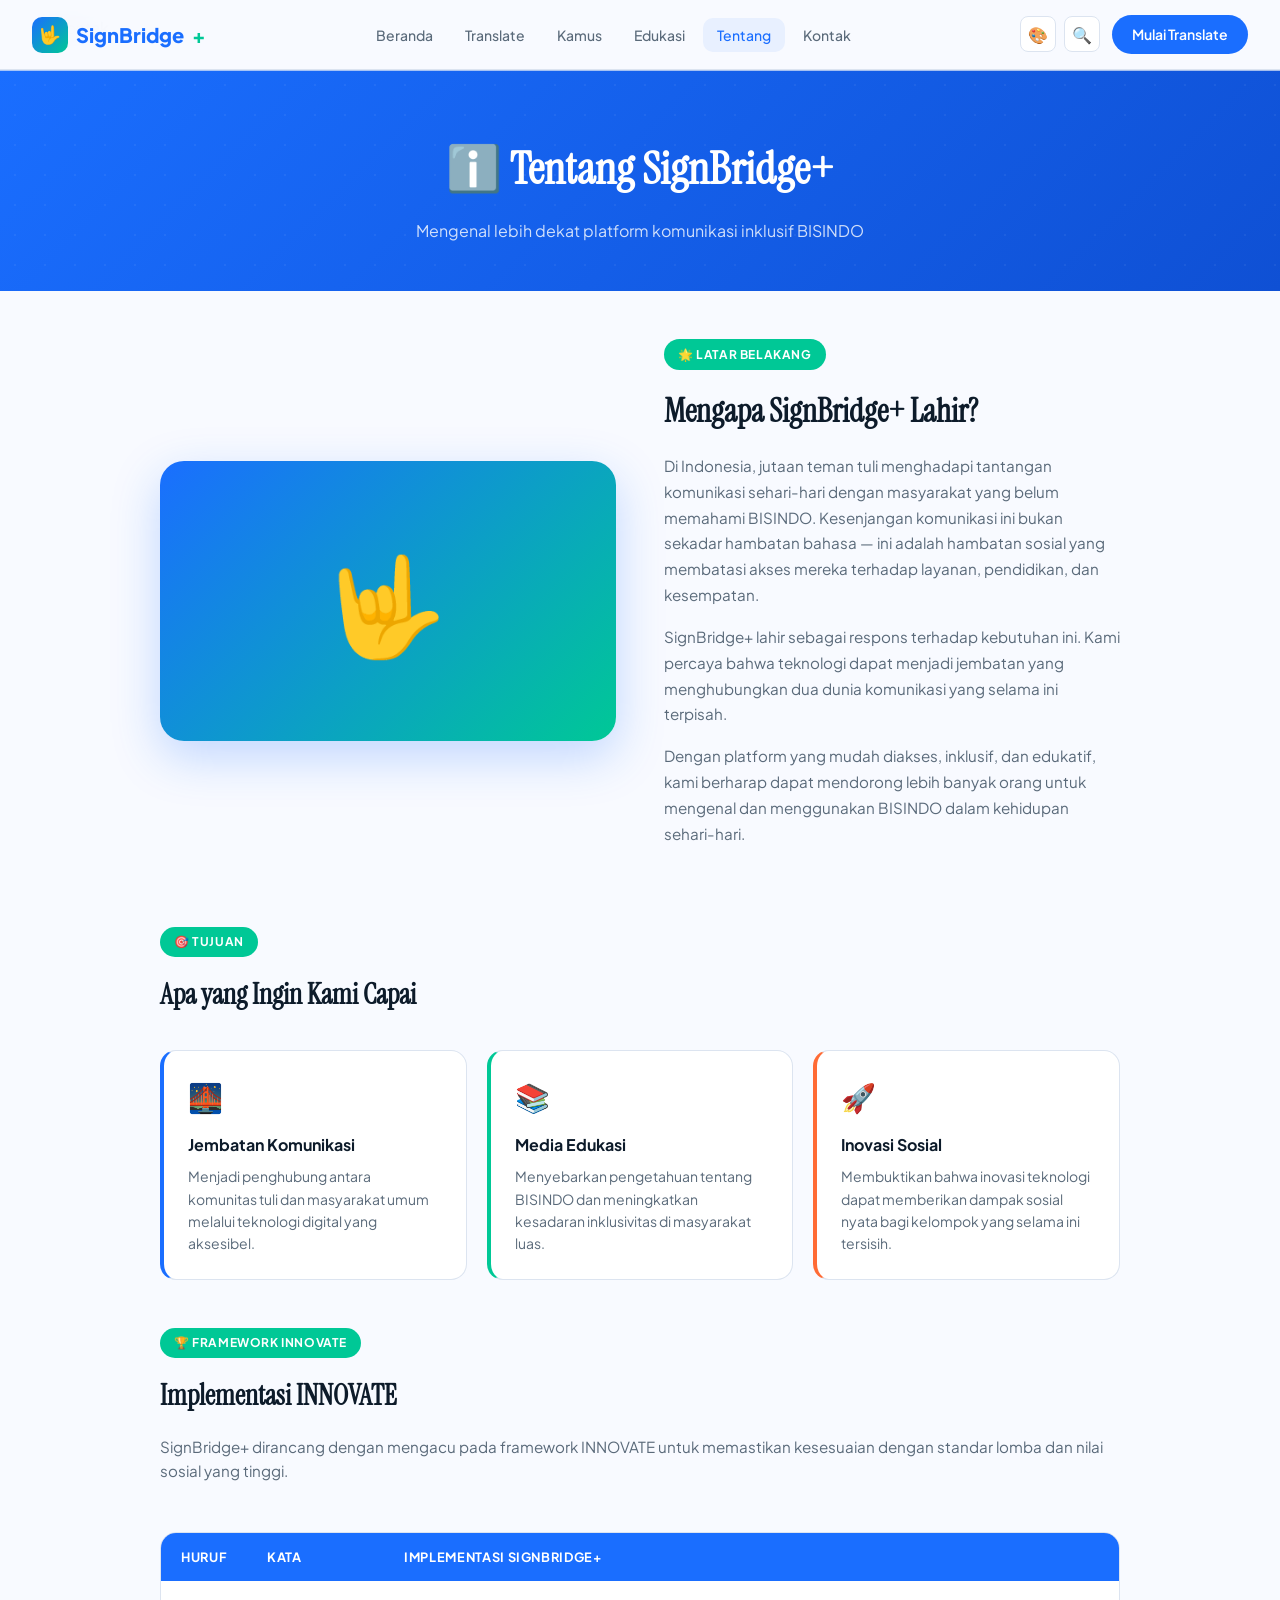
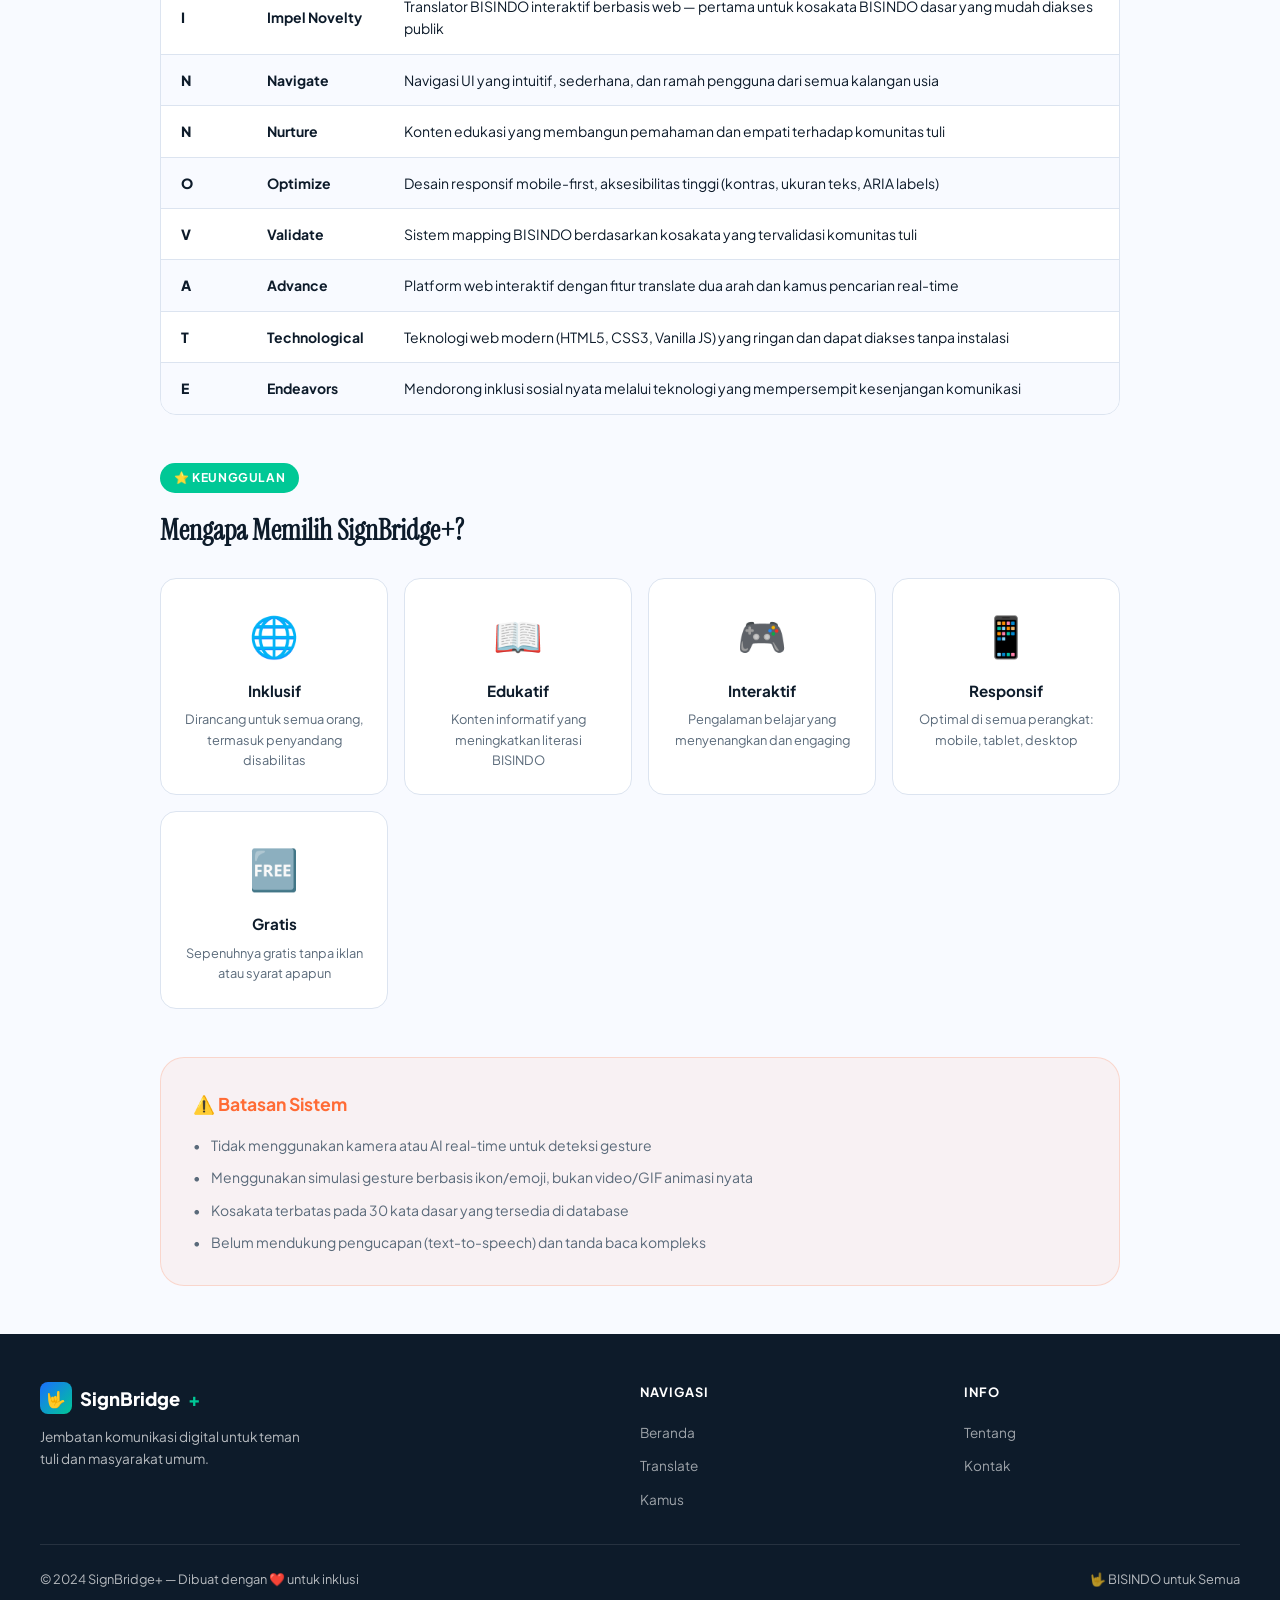
==== about.html @ 35025cb6 "Initial commit" ====
<!DOCTYPE html>
<html lang="id">
<head>
  <meta charset="UTF-8">
  <meta name="viewport" content="width=device-width, initial-scale=1.0">
  <title>Tentang Kami — SignBridge+</title>
  <link rel="stylesheet" href="css/style.css">
  <link rel="icon" href="data:image/svg+xml,<svg xmlns='http://www.w3.org/2000/svg' viewBox='0 0 100 100'><text y='.9em' font-size='90'>🤟</text></svg>">
</head>
<body data-page="about">

  <nav class="navbar" role="navigation" aria-label="Menu utama">
    <a href="index.html" class="nav-brand">
      <div class="brand-icon" aria-hidden="true">🤟</div>
      SignBridge<span class="brand-plus">+</span>
    </a>
    <ul class="nav-menu" role="list">
      <li><a href="index.html" class="nav-link">Beranda</a></li>
      <li><a href="translate.html" class="nav-link">Translate</a></li>
      <li><a href="kamus.html" class="nav-link">Kamus</a></li>
      <li><a href="edukasi.html" class="nav-link">Edukasi</a></li>
      <li><a href="about.html" class="nav-link active" aria-current="page">Tentang</a></li>
      <li><a href="contact.html" class="nav-link">Kontak</a></li>
    </ul>
    <div class="nav-actions">
      <div class="accessibility-bar">
        <button class="acc-btn" id="btn-contrast" title="Kontras Tinggi" aria-label="Toggle kontras tinggi">🎨</button>
        <button class="acc-btn" id="btn-large-text" title="Perbesar Teks" aria-label="Toggle ukuran teks">🔍</button>
      </div>
      <a href="translate.html" class="btn-nav-cta">Mulai Translate</a>
    </div>
    <button class="hamburger" aria-label="Buka menu"><span></span><span></span><span></span></button>
  </nav>
  <div class="mobile-nav-overlay" aria-hidden="true"></div>
  <div class="mobile-menu">
    <a href="index.html" class="nav-link">🏠 Beranda</a>
    <a href="translate.html" class="nav-link">🔄 Translate</a>
    <a href="kamus.html" class="nav-link">📚 Kamus</a>
    <a href="edukasi.html" class="nav-link">🎓 Edukasi</a>
    <a href="about.html" class="nav-link active">ℹ️ Tentang</a>
    <a href="contact.html" class="nav-link">📞 Kontak</a>
  </div>

  <main>
    <header class="page-header">
      <h1>ℹ️ Tentang SignBridge+</h1>
      <p>Mengenal lebih dekat platform komunikasi inklusif BISINDO</p>
    </header>

    <section class="about-section">
      <div class="about-container">

        <!-- Intro -->
        <div class="about-intro">
          <div class="about-visual" aria-hidden="true">🤟</div>
          <div class="about-text">
            <div class="section-badge" style="margin-bottom: 1rem;">🌟 Latar Belakang</div>
            <h2>Mengapa SignBridge+ Lahir?</h2>
            <p>
              Di Indonesia, jutaan teman tuli menghadapi tantangan komunikasi sehari-hari dengan masyarakat yang belum memahami BISINDO.
              Kesenjangan komunikasi ini bukan sekadar hambatan bahasa — ini adalah hambatan sosial yang membatasi akses mereka terhadap layanan,
              pendidikan, dan kesempatan.
            </p>
            <p>
              SignBridge+ lahir sebagai respons terhadap kebutuhan ini. Kami percaya bahwa teknologi dapat menjadi jembatan yang menghubungkan
              dua dunia komunikasi yang selama ini terpisah.
            </p>
            <p>
              Dengan platform yang mudah diakses, inklusif, dan edukatif, kami berharap dapat mendorong lebih banyak orang
              untuk mengenal dan menggunakan BISINDO dalam kehidupan sehari-hari.
            </p>
          </div>
        </div>

        <!-- Tujuan -->
        <div style="margin-bottom: 3rem;">
          <div class="section-badge" style="margin-bottom: 1rem;">🎯 Tujuan</div>
          <h2 style="font-family: var(--font-display); font-size: 1.75rem; margin-bottom: 2rem;">Apa yang Ingin Kami Capai</h2>
          <div style="display: grid; grid-template-columns: repeat(auto-fit, minmax(260px, 1fr)); gap: 1.25rem;">

            <div style="background: var(--surface); border-radius: var(--radius); padding: 1.5rem; border: 1px solid var(--border); border-left: 4px solid var(--primary);">
              <div style="font-size: 1.75rem; margin-bottom: 0.75rem;" aria-hidden="true">🌉</div>
              <h3 style="font-size: 1rem; margin-bottom: 0.5rem;">Jembatan Komunikasi</h3>
              <p style="font-size: 0.875rem; color: var(--text-muted); line-height: 1.6;">Menjadi penghubung antara komunitas tuli dan masyarakat umum melalui teknologi digital yang aksesibel.</p>
            </div>

            <div style="background: var(--surface); border-radius: var(--radius); padding: 1.5rem; border: 1px solid var(--border); border-left: 4px solid var(--accent);">
              <div style="font-size: 1.75rem; margin-bottom: 0.75rem;" aria-hidden="true">📚</div>
              <h3 style="font-size: 1rem; margin-bottom: 0.5rem;">Media Edukasi</h3>
              <p style="font-size: 0.875rem; color: var(--text-muted); line-height: 1.6;">Menyebarkan pengetahuan tentang BISINDO dan meningkatkan kesadaran inklusivitas di masyarakat luas.</p>
            </div>

            <div style="background: var(--surface); border-radius: var(--radius); padding: 1.5rem; border: 1px solid var(--border); border-left: 4px solid var(--warning);">
              <div style="font-size: 1.75rem; margin-bottom: 0.75rem;" aria-hidden="true">🚀</div>
              <h3 style="font-size: 1rem; margin-bottom: 0.5rem;">Inovasi Sosial</h3>
              <p style="font-size: 0.875rem; color: var(--text-muted); line-height: 1.6;">Membuktikan bahwa inovasi teknologi dapat memberikan dampak sosial nyata bagi kelompok yang selama ini tersisih.</p>
            </div>

          </div>
        </div>

        <!-- INNOVATE Framework -->
        <div>
          <div class="section-badge" style="margin-bottom: 1rem;">🏆 Framework INNOVATE</div>
          <h2 style="font-family: var(--font-display); font-size: 1.75rem; margin-bottom: 1rem;">Implementasi INNOVATE</h2>
          <p style="color: var(--text-muted); font-size: 0.95rem; margin-bottom: 1.5rem; line-height: 1.6;">
            SignBridge+ dirancang dengan mengacu pada framework INNOVATE untuk memastikan kesesuaian dengan standar lomba dan nilai sosial yang tinggi.
          </p>

          <table class="innovate-table" role="table" aria-label="Tabel implementasi INNOVATE">
            <thead>
              <tr>
                <th scope="col">Huruf</th>
                <th scope="col">Kata</th>
                <th scope="col">Implementasi SignBridge+</th>
              </tr>
            </thead>
            <tbody>
              <tr>
                <td class="innovate-letter">I</td>
                <td><strong>Impel Novelty</strong></td>
                <td>Translator BISINDO interaktif berbasis web — pertama untuk kosakata BISINDO dasar yang mudah diakses publik</td>
              </tr>
              <tr>
                <td class="innovate-letter">N</td>
                <td><strong>Navigate</strong></td>
                <td>Navigasi UI yang intuitif, sederhana, dan ramah pengguna dari semua kalangan usia</td>
              </tr>
              <tr>
                <td class="innovate-letter">N</td>
                <td><strong>Nurture</strong></td>
                <td>Konten edukasi yang membangun pemahaman dan empati terhadap komunitas tuli</td>
              </tr>
              <tr>
                <td class="innovate-letter">O</td>
                <td><strong>Optimize</strong></td>
                <td>Desain responsif mobile-first, aksesibilitas tinggi (kontras, ukuran teks, ARIA labels)</td>
              </tr>
              <tr>
                <td class="innovate-letter">V</td>
                <td><strong>Validate</strong></td>
                <td>Sistem mapping BISINDO berdasarkan kosakata yang tervalidasi komunitas tuli</td>
              </tr>
              <tr>
                <td class="innovate-letter">A</td>
                <td><strong>Advance</strong></td>
                <td>Platform web interaktif dengan fitur translate dua arah dan kamus pencarian real-time</td>
              </tr>
              <tr>
                <td class="innovate-letter">T</td>
                <td><strong>Technological</strong></td>
                <td>Teknologi web modern (HTML5, CSS3, Vanilla JS) yang ringan dan dapat diakses tanpa instalasi</td>
              </tr>
              <tr>
                <td class="innovate-letter">E</td>
                <td><strong>Endeavors</strong></td>
                <td>Mendorong inklusi sosial nyata melalui teknologi yang mempersempit kesenjangan komunikasi</td>
              </tr>
            </tbody>
          </table>
        </div>

        <!-- Keunggulan -->
        <div style="margin-top: 3rem;">
          <div class="section-badge" style="margin-bottom: 1rem;">⭐ Keunggulan</div>
          <h2 style="font-family: var(--font-display); font-size: 1.75rem; margin-bottom: 1.5rem;">Mengapa Memilih SignBridge+?</h2>
          <div style="display: grid; grid-template-columns: repeat(auto-fit, minmax(200px, 1fr)); gap: 1rem;">
            <div style="text-align: center; padding: 1.5rem; background: var(--surface); border-radius: var(--radius); border: 1px solid var(--border);">
              <div style="font-size: 2.5rem; margin-bottom: 0.75rem;" aria-hidden="true">🌐</div>
              <h4 style="font-size: 0.95rem; margin-bottom: 0.375rem;">Inklusif</h4>
              <p style="font-size: 0.8rem; color: var(--text-muted);">Dirancang untuk semua orang, termasuk penyandang disabilitas</p>
            </div>
            <div style="text-align: center; padding: 1.5rem; background: var(--surface); border-radius: var(--radius); border: 1px solid var(--border);">
              <div style="font-size: 2.5rem; margin-bottom: 0.75rem;" aria-hidden="true">📖</div>
              <h4 style="font-size: 0.95rem; margin-bottom: 0.375rem;">Edukatif</h4>
              <p style="font-size: 0.8rem; color: var(--text-muted);">Konten informatif yang meningkatkan literasi BISINDO</p>
            </div>
            <div style="text-align: center; padding: 1.5rem; background: var(--surface); border-radius: var(--radius); border: 1px solid var(--border);">
              <div style="font-size: 2.5rem; margin-bottom: 0.75rem;" aria-hidden="true">🎮</div>
              <h4 style="font-size: 0.95rem; margin-bottom: 0.375rem;">Interaktif</h4>
              <p style="font-size: 0.8rem; color: var(--text-muted);">Pengalaman belajar yang menyenangkan dan engaging</p>
            </div>
            <div style="text-align: center; padding: 1.5rem; background: var(--surface); border-radius: var(--radius); border: 1px solid var(--border);">
              <div style="font-size: 2.5rem; margin-bottom: 0.75rem;" aria-hidden="true">📱</div>
              <h4 style="font-size: 0.95rem; margin-bottom: 0.375rem;">Responsif</h4>
              <p style="font-size: 0.8rem; color: var(--text-muted);">Optimal di semua perangkat: mobile, tablet, desktop</p>
            </div>
            <div style="text-align: center; padding: 1.5rem; background: var(--surface); border-radius: var(--radius); border: 1px solid var(--border);">
              <div style="font-size: 2.5rem; margin-bottom: 0.75rem;" aria-hidden="true">🆓</div>
              <h4 style="font-size: 0.95rem; margin-bottom: 0.375rem;">Gratis</h4>
              <p style="font-size: 0.8rem; color: var(--text-muted);">Sepenuhnya gratis tanpa iklan atau syarat apapun</p>
            </div>
          </div>
        </div>

        <!-- Batasan -->
        <div style="margin-top: 3rem; background: rgba(255,107,53,0.06); border: 1px solid rgba(255,107,53,0.2); border-radius: var(--radius-lg); padding: 2rem;">
          <h3 style="font-size: 1.1rem; margin-bottom: 1rem; color: var(--warning);">⚠️ Batasan Sistem</h3>
          <ul style="list-style: none; display: flex; flex-direction: column; gap: 0.625rem;">
            <li style="display: flex; align-items: flex-start; gap: 0.625rem; font-size: 0.875rem; color: var(--text-muted);">
              <span aria-hidden="true">•</span> Tidak menggunakan kamera atau AI real-time untuk deteksi gesture
            </li>
            <li style="display: flex; align-items: flex-start; gap: 0.625rem; font-size: 0.875rem; color: var(--text-muted);">
              <span aria-hidden="true">•</span> Menggunakan simulasi gesture berbasis ikon/emoji, bukan video/GIF animasi nyata
            </li>
            <li style="display: flex; align-items: flex-start; gap: 0.625rem; font-size: 0.875rem; color: var(--text-muted);">
              <span aria-hidden="true">•</span> Kosakata terbatas pada 30 kata dasar yang tersedia di database
            </li>
            <li style="display: flex; align-items: flex-start; gap: 0.625rem; font-size: 0.875rem; color: var(--text-muted);">
              <span aria-hidden="true">•</span> Belum mendukung pengucapan (text-to-speech) dan tanda baca kompleks
            </li>
          </ul>
        </div>

      </div>
    </section>
  </main>

  <footer role="contentinfo">
    <div class="footer-container">
      <div class="footer-top">
        <div>
          <div class="footer-brand"><div class="brand-icon">🤟</div>SignBridge<span style="color:var(--accent);">+</span></div>
          <p class="footer-desc">Jembatan komunikasi digital untuk teman tuli dan masyarakat umum.</p>
        </div>
        <div class="footer-col"><h4>Navigasi</h4><ul><li><a href="index.html">Beranda</a></li><li><a href="translate.html">Translate</a></li><li><a href="kamus.html">Kamus</a></li></ul></div>
        <div class="footer-col"><h4>Info</h4><ul><li><a href="about.html">Tentang</a></li><li><a href="contact.html">Kontak</a></li></ul></div>
      </div>
      <div class="footer-bottom">
        <span>© 2024 SignBridge+ — Dibuat dengan <span class="footer-heart">❤️</span> untuk inklusi</span>
        <span>🤟 BISINDO untuk Semua</span>
      </div>
    </div>
  </footer>

  <script src="js/script.js"></script>
</body>
</html>
---- css/style.css ----
/* ============================================
   SignBridge+ — BISINDO ↔ Bahasa Indonesia
   CSS Stylesheet
   ============================================ */

@import url('https://fonts.googleapis.com/css2?family=Plus+Jakarta+Sans:wght@300;400;500;600;700;800&family=Instrument+Serif:ital@0;1&display=swap');

:root {
  --primary: #1A6EFF;
  --primary-dark: #0F50D4;
  --primary-light: #E8F0FF;
  --accent: #00C896;
  --accent-dark: #00A07A;
  --warning: #FF6B35;
  --bg: #F8FAFF;
  --surface: #FFFFFF;
  --surface2: #F0F4FF;
  --text: #0D1B2A;
  --text-muted: #5A6A7A;
  --text-light: #8A9BAA;
  --border: #DCE4F0;
  --shadow: 0 4px 24px rgba(26, 110, 255, 0.08);
  --shadow-hover: 0 8px 40px rgba(26, 110, 255, 0.18);
  --radius: 16px;
  --radius-sm: 10px;
  --radius-lg: 24px;
  --font-main: 'Plus Jakarta Sans', sans-serif;
  --font-display: 'Instrument Serif', serif;
  --transition: all 0.3s cubic-bezier(0.4, 0, 0.2, 1);
}

/* ===== HIGH CONTRAST MODE ===== */
body.high-contrast {
  --primary: #0040FF;
  --accent: #00AA00;
  --bg: #000000;
  --surface: #111111;
  --surface2: #222222;
  --text: #FFFFFF;
  --text-muted: #CCCCCC;
  --border: #555555;
}

/* ===== LARGE TEXT MODE ===== */
body.large-text {
  font-size: 120%;
}
body.large-text .nav-link { font-size: 1rem; }
body.large-text h1 { font-size: 3.5rem; }
body.large-text h2 { font-size: 2.2rem; }

/* ===== BASE ===== */
*, *::before, *::after { box-sizing: border-box; margin: 0; padding: 0; }

html { scroll-behavior: smooth; }

body {
  font-family: var(--font-main);
  background: var(--bg);
  color: var(--text);
  line-height: 1.6;
  font-size: 16px;
  transition: background 0.3s, color 0.3s;
}

a { text-decoration: none; color: inherit; }
img { max-width: 100%; display: block; }
button { cursor: pointer; font-family: var(--font-main); }

/* ===== SCROLLBAR ===== */
::-webkit-scrollbar { width: 8px; }
::-webkit-scrollbar-track { background: var(--surface2); }
::-webkit-scrollbar-thumb { background: var(--primary); border-radius: 4px; }

/* ===== NAVBAR ===== */
.navbar {
  position: fixed;
  top: 0;
  left: 0;
  right: 0;
  z-index: 1000;
  background: rgba(248, 250, 255, 0.9);
  backdrop-filter: blur(20px);
  -webkit-backdrop-filter: blur(20px);
  border-bottom: 1px solid var(--border);
  padding: 0 2rem;
  height: 70px;
  display: flex;
  align-items: center;
  justify-content: space-between;
  transition: var(--transition);
}

.nav-brand {
  display: flex;
  align-items: center;
  gap: 0.5rem;
  font-weight: 800;
  font-size: 1.25rem;
  color: var(--primary);
}

.nav-brand .brand-icon {
  width: 36px;
  height: 36px;
  background: linear-gradient(135deg, var(--primary), var(--accent));
  border-radius: 10px;
  display: flex;
  align-items: center;
  justify-content: center;
  color: white;
  font-size: 1.1rem;
}

.nav-brand span.brand-plus {
  color: var(--accent);
}

.nav-menu {
  display: flex;
  align-items: center;
  gap: 0.25rem;
  list-style: none;
}

.nav-link {
  padding: 0.5rem 0.875rem;
  border-radius: var(--radius-sm);
  font-size: 0.875rem;
  font-weight: 500;
  color: var(--text-muted);
  transition: var(--transition);
  white-space: nowrap;
}

.nav-link:hover, .nav-link.active {
  background: var(--primary-light);
  color: var(--primary);
}

.nav-actions {
  display: flex;
  align-items: center;
  gap: 0.75rem;
}

.btn-nav-cta {
  background: var(--primary);
  color: white;
  border: none;
  padding: 0.5rem 1.25rem;
  border-radius: 50px;
  font-size: 0.875rem;
  font-weight: 600;
  transition: var(--transition);
}

.btn-nav-cta:hover {
  background: var(--primary-dark);
  transform: translateY(-1px);
  box-shadow: 0 4px 16px rgba(26, 110, 255, 0.3);
}

/* Accessibility toggle */
.accessibility-bar {
  display: flex;
  align-items: center;
  gap: 0.5rem;
}

.acc-btn {
  width: 36px;
  height: 36px;
  border: 1px solid var(--border);
  background: var(--surface);
  border-radius: 8px;
  display: flex;
  align-items: center;
  justify-content: center;
  font-size: 1rem;
  transition: var(--transition);
  color: var(--text-muted);
}

.acc-btn:hover, .acc-btn.active {
  background: var(--primary-light);
  border-color: var(--primary);
  color: var(--primary);
}

/* Hamburger */
.hamburger {
  display: none;
  flex-direction: column;
  gap: 5px;
  background: none;
  border: none;
  padding: 4px;
}
.hamburger span {
  display: block;
  width: 24px;
  height: 2px;
  background: var(--text);
  border-radius: 2px;
  transition: var(--transition);
}

/* ===== MAIN CONTENT ===== */
main { padding-top: 70px; }

/* ===== HERO SECTION ===== */
.hero {
  min-height: calc(100vh - 70px);
  display: flex;
  align-items: center;
  padding: 4rem 2rem;
  position: relative;
  overflow: hidden;
}

.hero-bg {
  position: absolute;
  inset: 0;
  background: 
    radial-gradient(ellipse 80% 60% at 20% 40%, rgba(26, 110, 255, 0.08) 0%, transparent 60%),
    radial-gradient(ellipse 60% 50% at 80% 60%, rgba(0, 200, 150, 0.06) 0%, transparent 60%);
  pointer-events: none;
}

.hero-dots {
  position: absolute;
  inset: 0;
  background-image: radial-gradient(circle, rgba(26,110,255,0.08) 1px, transparent 1px);
  background-size: 40px 40px;
  pointer-events: none;
}

.hero-container {
  max-width: 1200px;
  margin: 0 auto;
  display: grid;
  grid-template-columns: 1fr 1fr;
  gap: 4rem;
  align-items: center;
  position: relative;
  z-index: 1;
  width: 100%;
}

.hero-badge {
  display: inline-flex;
  align-items: center;
  gap: 0.5rem;
  background: var(--primary-light);
  color: var(--primary);
  padding: 0.4rem 1rem;
  border-radius: 50px;
  font-size: 0.8rem;
  font-weight: 600;
  margin-bottom: 1.5rem;
  border: 1px solid rgba(26, 110, 255, 0.2);
}

.hero-title {
  font-family: var(--font-display);
  font-size: clamp(2.2rem, 4vw, 3.5rem);
  line-height: 1.15;
  color: var(--text);
  margin-bottom: 1.5rem;
}

.hero-title .highlight {
  background: linear-gradient(135deg, var(--primary), var(--accent));
  -webkit-background-clip: text;
  -webkit-text-fill-color: transparent;
  background-clip: text;
}

.hero-subtitle {
  font-size: 1.1rem;
  color: var(--text-muted);
  margin-bottom: 2.5rem;
  max-width: 480px;
  line-height: 1.7;
}

.hero-actions {
  display: flex;
  gap: 1rem;
  flex-wrap: wrap;
}

.btn-primary {
  background: linear-gradient(135deg, var(--primary), var(--primary-dark));
  color: white;
  border: none;
  padding: 0.875rem 2rem;
  border-radius: 50px;
  font-size: 1rem;
  font-weight: 600;
  display: inline-flex;
  align-items: center;
  gap: 0.5rem;
  transition: var(--transition);
  box-shadow: 0 4px 20px rgba(26, 110, 255, 0.3);
}

.btn-primary:hover {
  transform: translateY(-2px);
  box-shadow: 0 8px 30px rgba(26, 110, 255, 0.4);
}

.btn-secondary {
  background: transparent;
  color: var(--text);
  border: 2px solid var(--border);
  padding: 0.875rem 2rem;
  border-radius: 50px;
  font-size: 1rem;
  font-weight: 600;
  display: inline-flex;
  align-items: center;
  gap: 0.5rem;
  transition: var(--transition);
}

.btn-secondary:hover {
  border-color: var(--primary);
  color: var(--primary);
  background: var(--primary-light);
}

.hero-stats {
  display: flex;
  gap: 2rem;
  margin-top: 3rem;
  padding-top: 2rem;
  border-top: 1px solid var(--border);
}

.stat-item {
  text-align: center;
}

.stat-num {
  font-size: 1.75rem;
  font-weight: 800;
  color: var(--primary);
  line-height: 1;
}

.stat-label {
  font-size: 0.75rem;
  color: var(--text-muted);
  margin-top: 0.25rem;
}

/* Hero Visual */
.hero-visual {
  display: flex;
  justify-content: center;
  align-items: center;
}

.hero-card-demo {
  background: var(--surface);
  border-radius: var(--radius-lg);
  padding: 2rem;
  box-shadow: var(--shadow-hover);
  border: 1px solid var(--border);
  width: 100%;
  max-width: 420px;
  animation: float 3s ease-in-out infinite;
}

@keyframes float {
  0%, 100% { transform: translateY(0); }
  50% { transform: translateY(-12px); }
}

.demo-header {
  display: flex;
  align-items: center;
  gap: 0.75rem;
  margin-bottom: 1.5rem;
  padding-bottom: 1rem;
  border-bottom: 1px solid var(--border);
}

.demo-dot {
  width: 10px;
  height: 10px;
  border-radius: 50%;
}

.demo-dot:nth-child(1) { background: #FF5F57; }
.demo-dot:nth-child(2) { background: #FEBC2E; }
.demo-dot:nth-child(3) { background: #28C840; }

.demo-title-bar {
  font-size: 0.8rem;
  color: var(--text-muted);
  font-weight: 500;
}

.demo-input-row {
  background: var(--surface2);
  border-radius: var(--radius-sm);
  padding: 0.75rem 1rem;
  margin-bottom: 1rem;
  font-size: 0.9rem;
  color: var(--text);
  border: 1px solid var(--border);
}

.demo-arrow {
  text-align: center;
  color: var(--primary);
  font-size: 1.5rem;
  margin: 0.75rem 0;
}

.demo-gesture-row {
  display: flex;
  gap: 0.75rem;
  justify-content: center;
}

.demo-gesture-card {
  background: var(--primary-light);
  border: 2px solid rgba(26, 110, 255, 0.2);
  border-radius: var(--radius-sm);
  padding: 1rem;
  text-align: center;
  flex: 1;
  animation: pulse-card 2s ease-in-out infinite;
}

.demo-gesture-card:nth-child(2) {
  animation-delay: 0.3s;
}

.demo-gesture-card:nth-child(3) {
  animation-delay: 0.6s;
}

@keyframes pulse-card {
  0%, 100% { transform: scale(1); }
  50% { transform: scale(1.04); }
}

.demo-gesture-emoji {
  font-size: 2rem;
  display: block;
  margin-bottom: 0.25rem;
}

.demo-gesture-label {
  font-size: 0.7rem;
  font-weight: 600;
  color: var(--primary);
}

/* ===== FEATURES SECTION ===== */
.features-section {
  padding: 6rem 2rem;
  background: var(--surface);
}

.section-container {
  max-width: 1200px;
  margin: 0 auto;
}

.section-badge {
  display: inline-flex;
  align-items: center;
  gap: 0.5rem;
  background: var(--accent);
  color: white;
  padding: 0.35rem 0.875rem;
  border-radius: 50px;
  font-size: 0.75rem;
  font-weight: 700;
  text-transform: uppercase;
  letter-spacing: 0.05em;
  margin-bottom: 1rem;
}

.section-title {
  font-family: var(--font-display);
  font-size: clamp(1.75rem, 3vw, 2.75rem);
  color: var(--text);
  margin-bottom: 1rem;
}

.section-subtitle {
  font-size: 1rem;
  color: var(--text-muted);
  max-width: 560px;
  line-height: 1.7;
  margin-bottom: 3rem;
}

.features-grid {
  display: grid;
  grid-template-columns: repeat(auto-fit, minmax(280px, 1fr));
  gap: 1.5rem;
}

.feature-card {
  background: var(--bg);
  border-radius: var(--radius);
  padding: 1.75rem;
  border: 1px solid var(--border);
  transition: var(--transition);
  cursor: pointer;
}

.feature-card:hover {
  box-shadow: var(--shadow-hover);
  border-color: var(--primary);
  transform: translateY(-4px);
}

.feature-icon {
  width: 52px;
  height: 52px;
  border-radius: 14px;
  display: flex;
  align-items: center;
  justify-content: center;
  font-size: 1.5rem;
  margin-bottom: 1.25rem;
}

.feature-icon.blue { background: var(--primary-light); }
.feature-icon.green { background: rgba(0, 200, 150, 0.12); }
.feature-icon.orange { background: rgba(255, 107, 53, 0.1); }
.feature-icon.purple { background: rgba(139, 92, 246, 0.1); }

.feature-card h3 {
  font-size: 1.05rem;
  font-weight: 700;
  margin-bottom: 0.5rem;
}

.feature-card p {
  font-size: 0.875rem;
  color: var(--text-muted);
  line-height: 1.6;
}

.feature-link {
  display: inline-flex;
  align-items: center;
  gap: 0.25rem;
  color: var(--primary);
  font-size: 0.8rem;
  font-weight: 600;
  margin-top: 1rem;
  transition: var(--transition);
}

.feature-link:hover { gap: 0.5rem; }

/* ===== PAGE HEADER ===== */
.page-header {
  background: linear-gradient(135deg, var(--primary) 0%, var(--primary-dark) 100%);
  padding: 4rem 2rem 3rem;
  text-align: center;
  position: relative;
  overflow: hidden;
}

.page-header::before {
  content: '';
  position: absolute;
  inset: 0;
  background-image: radial-gradient(circle, rgba(255,255,255,0.05) 1px, transparent 1px);
  background-size: 30px 30px;
}

.page-header h1 {
  font-family: var(--font-display);
  font-size: clamp(1.75rem, 3.5vw, 3rem);
  color: white;
  margin-bottom: 0.75rem;
  position: relative;
}

.page-header p {
  color: rgba(255,255,255,0.8);
  font-size: 1rem;
  max-width: 560px;
  margin: 0 auto;
  position: relative;
}

/* ===== TRANSLATE PAGE ===== */
.translate-section {
  padding: 3rem 2rem;
}

.translate-container {
  max-width: 900px;
  margin: 0 auto;
}

.tab-bar {
  display: flex;
  background: var(--surface2);
  border-radius: 50px;
  padding: 0.25rem;
  margin-bottom: 2.5rem;
  width: fit-content;
  border: 1px solid var(--border);
}

.tab-btn {
  padding: 0.625rem 1.5rem;
  border-radius: 50px;
  border: none;
  background: transparent;
  font-size: 0.9rem;
  font-weight: 600;
  color: var(--text-muted);
  transition: var(--transition);
  white-space: nowrap;
}

.tab-btn.active {
  background: var(--primary);
  color: white;
  box-shadow: 0 2px 12px rgba(26, 110, 255, 0.3);
}

.tab-content { display: none; }
.tab-content.active { display: block; }

/* Text to BISINDO */
.translate-card {
  background: var(--surface);
  border-radius: var(--radius-lg);
  padding: 2rem;
  border: 1px solid var(--border);
  box-shadow: var(--shadow);
}

.translate-label {
  font-size: 0.8rem;
  font-weight: 700;
  text-transform: uppercase;
  letter-spacing: 0.08em;
  color: var(--text-muted);
  margin-bottom: 0.75rem;
}

.translate-textarea {
  width: 100%;
  min-height: 120px;
  padding: 1rem;
  border: 1px solid var(--border);
  border-radius: var(--radius-sm);
  font-family: var(--font-main);
  font-size: 1rem;
  color: var(--text);
  background: var(--bg);
  resize: vertical;
  transition: var(--transition);
  outline: none;
  line-height: 1.6;
}

.translate-textarea:focus {
  border-color: var(--primary);
  box-shadow: 0 0 0 3px rgba(26, 110, 255, 0.1);
}

.translate-actions {
  display: flex;
  align-items: center;
  gap: 1rem;
  margin-top: 1rem;
  flex-wrap: wrap;
}

.btn-translate {
  background: linear-gradient(135deg, var(--primary), var(--primary-dark));
  color: white;
  border: none;
  padding: 0.75rem 1.75rem;
  border-radius: 50px;
  font-size: 0.9rem;
  font-weight: 600;
  display: inline-flex;
  align-items: center;
  gap: 0.5rem;
  transition: var(--transition);
  box-shadow: 0 4px 16px rgba(26, 110, 255, 0.25);
}

.btn-translate:hover {
  transform: translateY(-1px);
  box-shadow: 0 6px 24px rgba(26, 110, 255, 0.35);
}

.btn-clear {
  background: transparent;
  border: 1px solid var(--border);
  color: var(--text-muted);
  padding: 0.75rem 1.25rem;
  border-radius: 50px;
  font-size: 0.9rem;
  font-weight: 500;
  transition: var(--transition);
}

.btn-clear:hover {
  border-color: var(--warning);
  color: var(--warning);
  background: rgba(255, 107, 53, 0.05);
}

.char-count {
  margin-left: auto;
  font-size: 0.8rem;
  color: var(--text-light);
}

/* Result Section */
.result-section {
  margin-top: 2rem;
}

.result-divider {
  display: flex;
  align-items: center;
  gap: 1rem;
  margin: 2rem 0;
  color: var(--text-muted);
  font-size: 0.8rem;
  font-weight: 600;
  text-transform: uppercase;
  letter-spacing: 0.08em;
}

.result-divider::before, .result-divider::after {
  content: '';
  flex: 1;
  height: 1px;
  background: var(--border);
}

.gesture-result-grid {
  display: flex;
  flex-wrap: wrap;
  gap: 1rem;
  min-height: 140px;
}

.gesture-card {
  background: var(--surface);
  border: 2px solid var(--border);
  border-radius: var(--radius);
  padding: 1.25rem 1rem;
  text-align: center;
  min-width: 110px;
  transition: var(--transition);
  animation: slideIn 0.4s ease both;
}

@keyframes slideIn {
  from { opacity: 0; transform: translateY(16px) scale(0.95); }
  to { opacity: 1; transform: translateY(0) scale(1); }
}

.gesture-card:hover {
  border-color: var(--primary);
  box-shadow: 0 4px 20px rgba(26, 110, 255, 0.12);
  transform: translateY(-2px);
}

.gesture-emoji {
  font-size: 2.5rem;
  display: block;
  margin-bottom: 0.5rem;
  line-height: 1;
}

.gesture-word {
  font-size: 0.8rem;
  font-weight: 700;
  color: var(--text);
  display: block;
  margin-bottom: 0.25rem;
}

.gesture-num {
  display: inline-flex;
  align-items: center;
  justify-content: center;
  width: 20px;
  height: 20px;
  background: var(--primary-light);
  color: var(--primary);
  border-radius: 50%;
  font-size: 0.65rem;
  font-weight: 700;
}

.result-empty {
  color: var(--text-light);
  font-size: 0.9rem;
  display: flex;
  align-items: center;
  gap: 0.5rem;
  padding: 2rem 0;
}

.not-found-badge {
  display: inline-block;
  background: rgba(255, 107, 53, 0.1);
  color: var(--warning);
  padding: 0.2rem 0.6rem;
  border-radius: 50px;
  font-size: 0.7rem;
  font-weight: 600;
  margin-top: 0.25rem;
}

/* BISINDO to Indonesian */
.gesture-picker {
  margin-bottom: 2rem;
}

.gesture-picker-title {
  font-size: 0.85rem;
  font-weight: 600;
  color: var(--text-muted);
  margin-bottom: 1rem;
  display: flex;
  align-items: center;
  gap: 0.5rem;
}

.gesture-buttons-grid {
  display: grid;
  grid-template-columns: repeat(auto-fill, minmax(120px, 1fr));
  gap: 0.875rem;
}

.gesture-btn {
  background: var(--surface);
  border: 2px solid var(--border);
  border-radius: var(--radius);
  padding: 1rem;
  text-align: center;
  font-family: var(--font-main);
  transition: var(--transition);
  cursor: pointer;
}

.gesture-btn:hover {
  border-color: var(--primary);
  background: var(--primary-light);
  transform: translateY(-2px);
  box-shadow: 0 4px 16px rgba(26, 110, 255, 0.12);
}

.gesture-btn.selected {
  border-color: var(--accent);
  background: rgba(0, 200, 150, 0.08);
}

.gesture-btn-emoji {
  font-size: 2rem;
  display: block;
  margin-bottom: 0.4rem;
  line-height: 1;
}

.gesture-btn-label {
  font-size: 0.75rem;
  font-weight: 600;
  color: var(--text);
}

.gesture-btn-id {
  font-size: 0.65rem;
  color: var(--text-muted);
  margin-top: 0.15rem;
}

.sentence-builder {
  background: var(--surface2);
  border-radius: var(--radius-sm);
  padding: 1rem 1.25rem;
  min-height: 60px;
  display: flex;
  align-items: center;
  gap: 0.5rem;
  flex-wrap: wrap;
  margin-bottom: 1rem;
  border: 1px solid var(--border);
}

.sentence-word {
  background: var(--primary);
  color: white;
  padding: 0.25rem 0.75rem;
  border-radius: 50px;
  font-size: 0.85rem;
  font-weight: 600;
  display: flex;
  align-items: center;
  gap: 0.4rem;
  animation: popIn 0.2s ease both;
}

@keyframes popIn {
  from { opacity: 0; transform: scale(0.7); }
  to { opacity: 1; transform: scale(1); }
}

.sentence-word .remove-word {
  cursor: pointer;
  opacity: 0.7;
  font-size: 0.7rem;
  transition: opacity 0.2s;
}

.sentence-word .remove-word:hover { opacity: 1; }

.sentence-placeholder {
  color: var(--text-light);
  font-size: 0.875rem;
}

.translation-output {
  background: linear-gradient(135deg, var(--primary) 0%, var(--primary-dark) 100%);
  color: white;
  border-radius: var(--radius);
  padding: 1.5rem;
  margin-top: 1rem;
}

.translation-output .output-label {
  font-size: 0.75rem;
  opacity: 0.75;
  font-weight: 600;
  text-transform: uppercase;
  letter-spacing: 0.08em;
  margin-bottom: 0.5rem;
}

.translation-output .output-text {
  font-family: var(--font-display);
  font-size: 1.5rem;
  font-weight: 400;
}

/* ===== KAMUS PAGE ===== */
.kamus-section {
  padding: 3rem 2rem;
}

.kamus-container {
  max-width: 1100px;
  margin: 0 auto;
}

.search-bar-wrapper {
  position: relative;
  max-width: 560px;
  margin-bottom: 2.5rem;
}

.search-icon {
  position: absolute;
  left: 1.125rem;
  top: 50%;
  transform: translateY(-50%);
  color: var(--text-muted);
  font-size: 1.1rem;
  pointer-events: none;
}

.search-input {
  width: 100%;
  padding: 0.875rem 1rem 0.875rem 3rem;
  border: 2px solid var(--border);
  border-radius: 50px;
  font-family: var(--font-main);
  font-size: 0.95rem;
  background: var(--surface);
  color: var(--text);
  outline: none;
  transition: var(--transition);
}

.search-input:focus {
  border-color: var(--primary);
  box-shadow: 0 0 0 4px rgba(26, 110, 255, 0.08);
}

.kamus-filter-tabs {
  display: flex;
  gap: 0.5rem;
  flex-wrap: wrap;
  margin-bottom: 2rem;
}

.filter-tab {
  padding: 0.35rem 0.875rem;
  border-radius: 50px;
  border: 1px solid var(--border);
  background: var(--surface);
  font-size: 0.8rem;
  font-weight: 600;
  color: var(--text-muted);
  transition: var(--transition);
}

.filter-tab:hover, .filter-tab.active {
  background: var(--primary);
  color: white;
  border-color: var(--primary);
}

.kamus-grid {
  display: grid;
  grid-template-columns: repeat(auto-fill, minmax(220px, 1fr));
  gap: 1.25rem;
}

.kamus-card {
  background: var(--surface);
  border-radius: var(--radius);
  padding: 1.5rem;
  border: 1px solid var(--border);
  transition: var(--transition);
  cursor: pointer;
  position: relative;
  overflow: hidden;
}

.kamus-card::before {
  content: '';
  position: absolute;
  top: 0;
  left: 0;
  right: 0;
  height: 3px;
  background: linear-gradient(90deg, var(--primary), var(--accent));
  opacity: 0;
  transition: var(--transition);
}

.kamus-card:hover::before { opacity: 1; }

.kamus-card:hover {
  box-shadow: var(--shadow-hover);
  border-color: var(--primary);
  transform: translateY(-3px);
}

.kamus-emoji {
  font-size: 3rem;
  display: block;
  margin-bottom: 1rem;
  line-height: 1;
}

.kamus-word {
  font-size: 1.15rem;
  font-weight: 800;
  color: var(--text);
  margin-bottom: 0.35rem;
}

.kamus-category {
  display: inline-block;
  background: var(--primary-light);
  color: var(--primary);
  padding: 0.15rem 0.6rem;
  border-radius: 50px;
  font-size: 0.68rem;
  font-weight: 700;
  text-transform: uppercase;
  letter-spacing: 0.05em;
  margin-bottom: 0.5rem;
}

.kamus-arti {
  font-size: 0.825rem;
  color: var(--text-muted);
  line-height: 1.5;
}

.no-results {
  text-align: center;
  padding: 4rem 2rem;
  color: var(--text-muted);
}

.no-results .no-icon {
  font-size: 4rem;
  display: block;
  margin-bottom: 1rem;
}

/* Kamus Modal */
.modal-overlay {
  position: fixed;
  inset: 0;
  background: rgba(13, 27, 42, 0.6);
  backdrop-filter: blur(8px);
  z-index: 2000;
  display: flex;
  align-items: center;
  justify-content: center;
  padding: 1rem;
  opacity: 0;
  pointer-events: none;
  transition: opacity 0.3s;
}

.modal-overlay.active {
  opacity: 1;
  pointer-events: all;
}

.modal-box {
  background: var(--surface);
  border-radius: var(--radius-lg);
  padding: 2.5rem;
  max-width: 480px;
  width: 100%;
  box-shadow: 0 24px 80px rgba(13, 27, 42, 0.2);
  transform: scale(0.9) translateY(20px);
  transition: transform 0.3s cubic-bezier(0.4, 0, 0.2, 1);
}

.modal-overlay.active .modal-box {
  transform: scale(1) translateY(0);
}

.modal-header {
  display: flex;
  justify-content: space-between;
  align-items: flex-start;
  margin-bottom: 1.5rem;
}

.modal-close {
  background: var(--surface2);
  border: none;
  width: 32px;
  height: 32px;
  border-radius: 8px;
  font-size: 1.1rem;
  color: var(--text-muted);
  display: flex;
  align-items: center;
  justify-content: center;
  transition: var(--transition);
}

.modal-close:hover {
  background: var(--border);
  color: var(--text);
}

.modal-gesture {
  font-size: 5rem;
  text-align: center;
  margin-bottom: 1.5rem;
  display: block;
}

.modal-word {
  font-family: var(--font-display);
  font-size: 2rem;
  color: var(--text);
  margin-bottom: 0.5rem;
}

.modal-arti {
  color: var(--text-muted);
  line-height: 1.6;
  margin-bottom: 1.5rem;
}

.modal-meta {
  display: flex;
  gap: 0.75rem;
  flex-wrap: wrap;
}

.meta-badge {
  background: var(--surface2);
  border: 1px solid var(--border);
  padding: 0.3rem 0.75rem;
  border-radius: 50px;
  font-size: 0.75rem;
  font-weight: 600;
  color: var(--text-muted);
}

/* ===== EDUKASI PAGE ===== */
.edukasi-section {
  padding: 3rem 2rem;
}

.edukasi-container {
  max-width: 1100px;
  margin: 0 auto;
}

.edukasi-grid {
  display: grid;
  grid-template-columns: 1fr 1fr;
  gap: 2rem;
  margin-bottom: 3rem;
}

.edu-card {
  background: var(--surface);
  border-radius: var(--radius-lg);
  overflow: hidden;
  border: 1px solid var(--border);
  transition: var(--transition);
}

.edu-card:hover {
  box-shadow: var(--shadow-hover);
  transform: translateY(-3px);
}

.edu-card-banner {
  height: 140px;
  display: flex;
  align-items: center;
  justify-content: center;
  font-size: 4rem;
  position: relative;
}

.edu-card-banner.blue-banner {
  background: linear-gradient(135deg, #E8F0FF, #C5D5FF);
}

.edu-card-banner.green-banner {
  background: linear-gradient(135deg, #E0FBF4, #A8EFD8);
}

.edu-card-banner.orange-banner {
  background: linear-gradient(135deg, #FFF0E8, #FFD0B5);
}

.edu-card-banner.purple-banner {
  background: linear-gradient(135deg, #F3E8FF, #D8B5FF);
}

.edu-card-body {
  padding: 1.75rem;
}

.edu-tag {
  display: inline-block;
  background: var(--primary-light);
  color: var(--primary);
  padding: 0.2rem 0.625rem;
  border-radius: 50px;
  font-size: 0.68rem;
  font-weight: 700;
  text-transform: uppercase;
  letter-spacing: 0.05em;
  margin-bottom: 0.75rem;
}

.edu-card-body h3 {
  font-size: 1.1rem;
  font-weight: 700;
  margin-bottom: 0.625rem;
  line-height: 1.3;
}

.edu-card-body p {
  font-size: 0.875rem;
  color: var(--text-muted);
  line-height: 1.6;
}

/* Infographic Section */
.info-section {
  background: var(--primary);
  border-radius: var(--radius-lg);
  padding: 3rem;
  color: white;
  margin-top: 3rem;
}

.info-section h2 {
  font-family: var(--font-display);
  font-size: 2rem;
  margin-bottom: 0.5rem;
}

.info-section p {
  opacity: 0.85;
  margin-bottom: 2.5rem;
  max-width: 560px;
}

.info-grid {
  display: grid;
  grid-template-columns: repeat(auto-fit, minmax(200px, 1fr));
  gap: 1.5rem;
}

.info-item {
  background: rgba(255,255,255,0.1);
  border-radius: var(--radius);
  padding: 1.5rem;
  backdrop-filter: blur(10px);
  border: 1px solid rgba(255,255,255,0.15);
}

.info-icon {
  font-size: 2rem;
  margin-bottom: 0.75rem;
  display: block;
}

.info-item h4 {
  font-size: 0.95rem;
  font-weight: 700;
  margin-bottom: 0.375rem;
}

.info-item p {
  font-size: 0.8rem;
  opacity: 0.75;
  margin: 0;
}

/* Tips Section */
.tips-section {
  margin-top: 3rem;
}

.tips-section h2 {
  font-family: var(--font-display);
  font-size: 1.75rem;
  margin-bottom: 1.5rem;
}

.tips-list {
  display: flex;
  flex-direction: column;
  gap: 1rem;
}

.tip-item {
  display: flex;
  gap: 1rem;
  align-items: flex-start;
  background: var(--surface);
  border-radius: var(--radius);
  padding: 1.25rem;
  border: 1px solid var(--border);
  transition: var(--transition);
}

.tip-item:hover {
  border-color: var(--accent);
  box-shadow: 0 4px 16px rgba(0, 200, 150, 0.1);
}

.tip-num {
  width: 36px;
  height: 36px;
  background: linear-gradient(135deg, var(--accent), var(--accent-dark));
  color: white;
  border-radius: 50%;
  display: flex;
  align-items: center;
  justify-content: center;
  font-size: 0.85rem;
  font-weight: 800;
  flex-shrink: 0;
}

.tip-content h4 {
  font-size: 0.95rem;
  font-weight: 700;
  margin-bottom: 0.25rem;
}

.tip-content p {
  font-size: 0.85rem;
  color: var(--text-muted);
  line-height: 1.5;
}

/* ===== ABOUT PAGE ===== */
.about-section {
  padding: 3rem 2rem;
}

.about-container {
  max-width: 960px;
  margin: 0 auto;
}

.about-intro {
  display: grid;
  grid-template-columns: 1fr 1fr;
  gap: 3rem;
  align-items: center;
  margin-bottom: 4rem;
}

.about-visual {
  background: linear-gradient(135deg, var(--primary), var(--accent));
  border-radius: var(--radius-lg);
  height: 280px;
  display: flex;
  align-items: center;
  justify-content: center;
  font-size: 6rem;
  box-shadow: 0 16px 48px rgba(26, 110, 255, 0.25);
}

.about-text h2 {
  font-family: var(--font-display);
  font-size: 2rem;
  margin-bottom: 1rem;
}

.about-text p {
  color: var(--text-muted);
  line-height: 1.7;
  margin-bottom: 1rem;
  font-size: 0.95rem;
}

.innovate-table {
  width: 100%;
  border-collapse: separate;
  border-spacing: 0;
  border-radius: var(--radius);
  overflow: hidden;
  border: 1px solid var(--border);
  margin-top: 3rem;
}

.innovate-table th {
  background: var(--primary);
  color: white;
  padding: 0.875rem 1.25rem;
  font-size: 0.8rem;
  font-weight: 700;
  text-align: left;
  text-transform: uppercase;
  letter-spacing: 0.05em;
}

.innovate-table td {
  padding: 0.875rem 1.25rem;
  font-size: 0.875rem;
  border-bottom: 1px solid var(--border);
  background: var(--surface);
  color: var(--text);
}

.innovate-table tr:last-child td { border-bottom: none; }

.innovate-table tr:nth-child(even) td { background: var(--bg); }

.innovate-letter {
  font-weight: 800;
  color: var(--primary);
  font-size: 1.1rem;
}

/* ===== CONTACT PAGE ===== */
.contact-section {
  padding: 3rem 2rem;
}

.contact-container {
  max-width: 960px;
  margin: 0 auto;
}

.contact-grid {
  display: grid;
  grid-template-columns: 1fr 1fr;
  gap: 3rem;
}

.contact-info h2 {
  font-family: var(--font-display);
  font-size: 2rem;
  margin-bottom: 1rem;
}

.contact-info p {
  color: var(--text-muted);
  line-height: 1.7;
  margin-bottom: 2rem;
  font-size: 0.95rem;
}

.team-card {
  background: var(--surface);
  border-radius: var(--radius);
  padding: 1.5rem;
  border: 1px solid var(--border);
  margin-bottom: 1.25rem;
  transition: var(--transition);
}

.team-card:hover {
  box-shadow: var(--shadow);
  border-color: var(--primary);
}

.team-avatar {
  width: 48px;
  height: 48px;
  border-radius: 50%;
  display: flex;
  align-items: center;
  justify-content: center;
  font-size: 1.5rem;
  margin-bottom: 0.75rem;
}

.team-avatar.av1 { background: var(--primary-light); }
.team-avatar.av2 { background: rgba(0, 200, 150, 0.12); }
.team-avatar.av3 { background: rgba(255, 107, 53, 0.1); }

.team-name {
  font-size: 1rem;
  font-weight: 700;
  margin-bottom: 0.2rem;
}

.team-role {
  font-size: 0.8rem;
  color: var(--primary);
  font-weight: 600;
  margin-bottom: 0.5rem;
}

.team-email {
  font-size: 0.8rem;
  color: var(--text-muted);
  display: flex;
  align-items: center;
  gap: 0.35rem;
}

.contact-form-card {
  background: var(--surface);
  border-radius: var(--radius-lg);
  padding: 2rem;
  border: 1px solid var(--border);
  box-shadow: var(--shadow);
}

.contact-form-card h3 {
  font-size: 1.15rem;
  font-weight: 700;
  margin-bottom: 1.5rem;
  color: var(--text);
}

.form-group {
  margin-bottom: 1.25rem;
}

.form-label {
  display: block;
  font-size: 0.8rem;
  font-weight: 700;
  color: var(--text-muted);
  text-transform: uppercase;
  letter-spacing: 0.06em;
  margin-bottom: 0.5rem;
}

.form-input, .form-textarea {
  width: 100%;
  padding: 0.75rem 1rem;
  border: 1.5px solid var(--border);
  border-radius: var(--radius-sm);
  font-family: var(--font-main);
  font-size: 0.9rem;
  color: var(--text);
  background: var(--bg);
  outline: none;
  transition: var(--transition);
}

.form-input:focus, .form-textarea:focus {
  border-color: var(--primary);
  box-shadow: 0 0 0 3px rgba(26, 110, 255, 0.08);
}

.form-textarea {
  min-height: 120px;
  resize: vertical;
}

.btn-submit {
  width: 100%;
  background: linear-gradient(135deg, var(--accent), var(--accent-dark));
  color: white;
  border: none;
  padding: 0.875rem;
  border-radius: var(--radius-sm);
  font-size: 0.95rem;
  font-weight: 700;
  transition: var(--transition);
  box-shadow: 0 4px 16px rgba(0, 200, 150, 0.25);
  display: flex;
  align-items: center;
  justify-content: center;
  gap: 0.5rem;
}

.btn-submit:hover {
  transform: translateY(-1px);
  box-shadow: 0 8px 24px rgba(0, 200, 150, 0.35);
}

/* ===== FOOTER ===== */
footer {
  background: var(--text);
  color: rgba(255,255,255,0.7);
  padding: 3rem 2rem 2rem;
  margin-top: auto;
}

.footer-container {
  max-width: 1200px;
  margin: 0 auto;
}

.footer-top {
  display: grid;
  grid-template-columns: 2fr 1fr 1fr;
  gap: 3rem;
  padding-bottom: 2rem;
  border-bottom: 1px solid rgba(255,255,255,0.1);
  margin-bottom: 1.5rem;
}

.footer-brand {
  display: flex;
  align-items: center;
  gap: 0.5rem;
  font-weight: 800;
  font-size: 1.15rem;
  color: white;
  margin-bottom: 0.75rem;
}

.footer-brand .brand-icon {
  width: 32px;
  height: 32px;
  background: linear-gradient(135deg, var(--primary), var(--accent));
  border-radius: 8px;
  display: flex;
  align-items: center;
  justify-content: center;
  font-size: 1rem;
  color: white;
}

.footer-desc {
  font-size: 0.85rem;
  line-height: 1.6;
  max-width: 280px;
}

.footer-col h4 {
  font-size: 0.8rem;
  font-weight: 700;
  text-transform: uppercase;
  letter-spacing: 0.08em;
  color: white;
  margin-bottom: 1rem;
}

.footer-col ul {
  list-style: none;
  display: flex;
  flex-direction: column;
  gap: 0.5rem;
}

.footer-col ul li a {
  font-size: 0.85rem;
  color: rgba(255,255,255,0.6);
  transition: color 0.2s;
}

.footer-col ul li a:hover { color: white; }

.footer-bottom {
  display: flex;
  justify-content: space-between;
  align-items: center;
  font-size: 0.8rem;
  flex-wrap: wrap;
  gap: 0.5rem;
}

.footer-heart { color: #FF6B6B; }

/* ===== ALERTS / TOAST ===== */
.toast {
  position: fixed;
  bottom: 2rem;
  right: 2rem;
  background: var(--text);
  color: white;
  padding: 0.875rem 1.5rem;
  border-radius: var(--radius-sm);
  font-size: 0.875rem;
  font-weight: 500;
  display: flex;
  align-items: center;
  gap: 0.625rem;
  box-shadow: 0 8px 32px rgba(0,0,0,0.2);
  transform: translateY(100px);
  opacity: 0;
  transition: all 0.4s cubic-bezier(0.4, 0, 0.2, 1);
  z-index: 3000;
  max-width: 360px;
}

.toast.show {
  transform: translateY(0);
  opacity: 1;
}

.toast.success { background: var(--accent-dark); }
.toast.error { background: var(--warning); }

/* ===== MOBILE NAV ===== */
.mobile-nav-overlay {
  position: fixed;
  inset: 0;
  background: rgba(13,27,42,0.7);
  z-index: 900;
  opacity: 0;
  pointer-events: none;
  transition: opacity 0.3s;
}

.mobile-nav-overlay.open {
  opacity: 1;
  pointer-events: all;
}

.mobile-menu {
  position: fixed;
  top: 70px;
  left: 0;
  right: 0;
  background: var(--surface);
  z-index: 950;
  padding: 1rem;
  border-bottom: 1px solid var(--border);
  transform: translateY(-100%);
  transition: transform 0.3s cubic-bezier(0.4, 0, 0.2, 1);
  display: flex;
  flex-direction: column;
  gap: 0.25rem;
}

.mobile-menu.open {
  transform: translateY(0);
}

.mobile-menu .nav-link {
  display: block;
  padding: 0.75rem 1rem;
  font-size: 1rem;
}

/* ===== RESPONSIVE ===== */
@media (max-width: 768px) {
  .nav-menu, .nav-actions { display: none; }
  .hamburger { display: flex; }

  .hero-container {
    grid-template-columns: 1fr;
    gap: 2.5rem;
    text-align: center;
  }

  .hero-actions { justify-content: center; }
  .hero-stats { justify-content: center; }

  .edukasi-grid,
  .about-intro,
  .contact-grid {
    grid-template-columns: 1fr;
    gap: 2rem;
  }

  .footer-top {
    grid-template-columns: 1fr;
    gap: 2rem;
  }

  .footer-bottom {
    justify-content: center;
    text-align: center;
  }
}

@media (max-width: 480px) {
  .tab-bar { width: 100%; }
  .tab-btn { flex: 1; padding: 0.5rem; font-size: 0.8rem; }
  .gesture-buttons-grid { grid-template-columns: repeat(3, 1fr); }
}
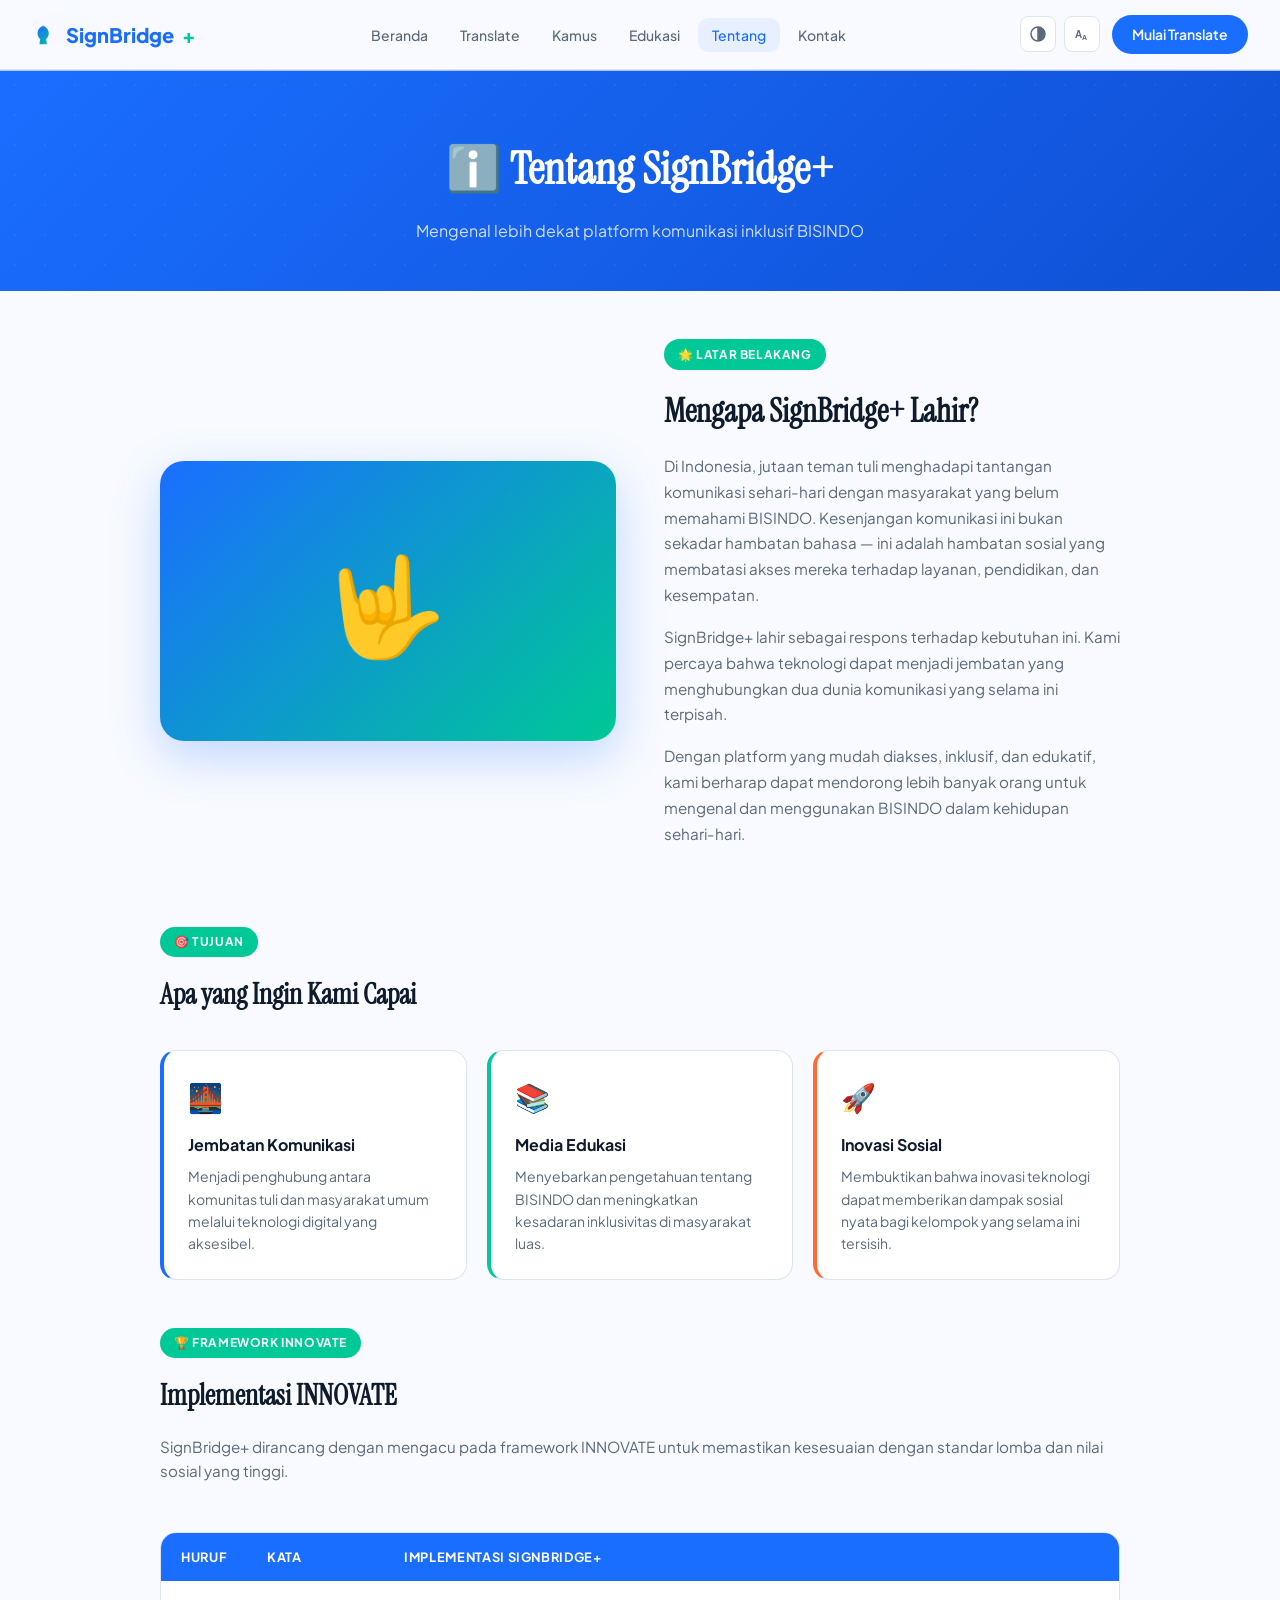
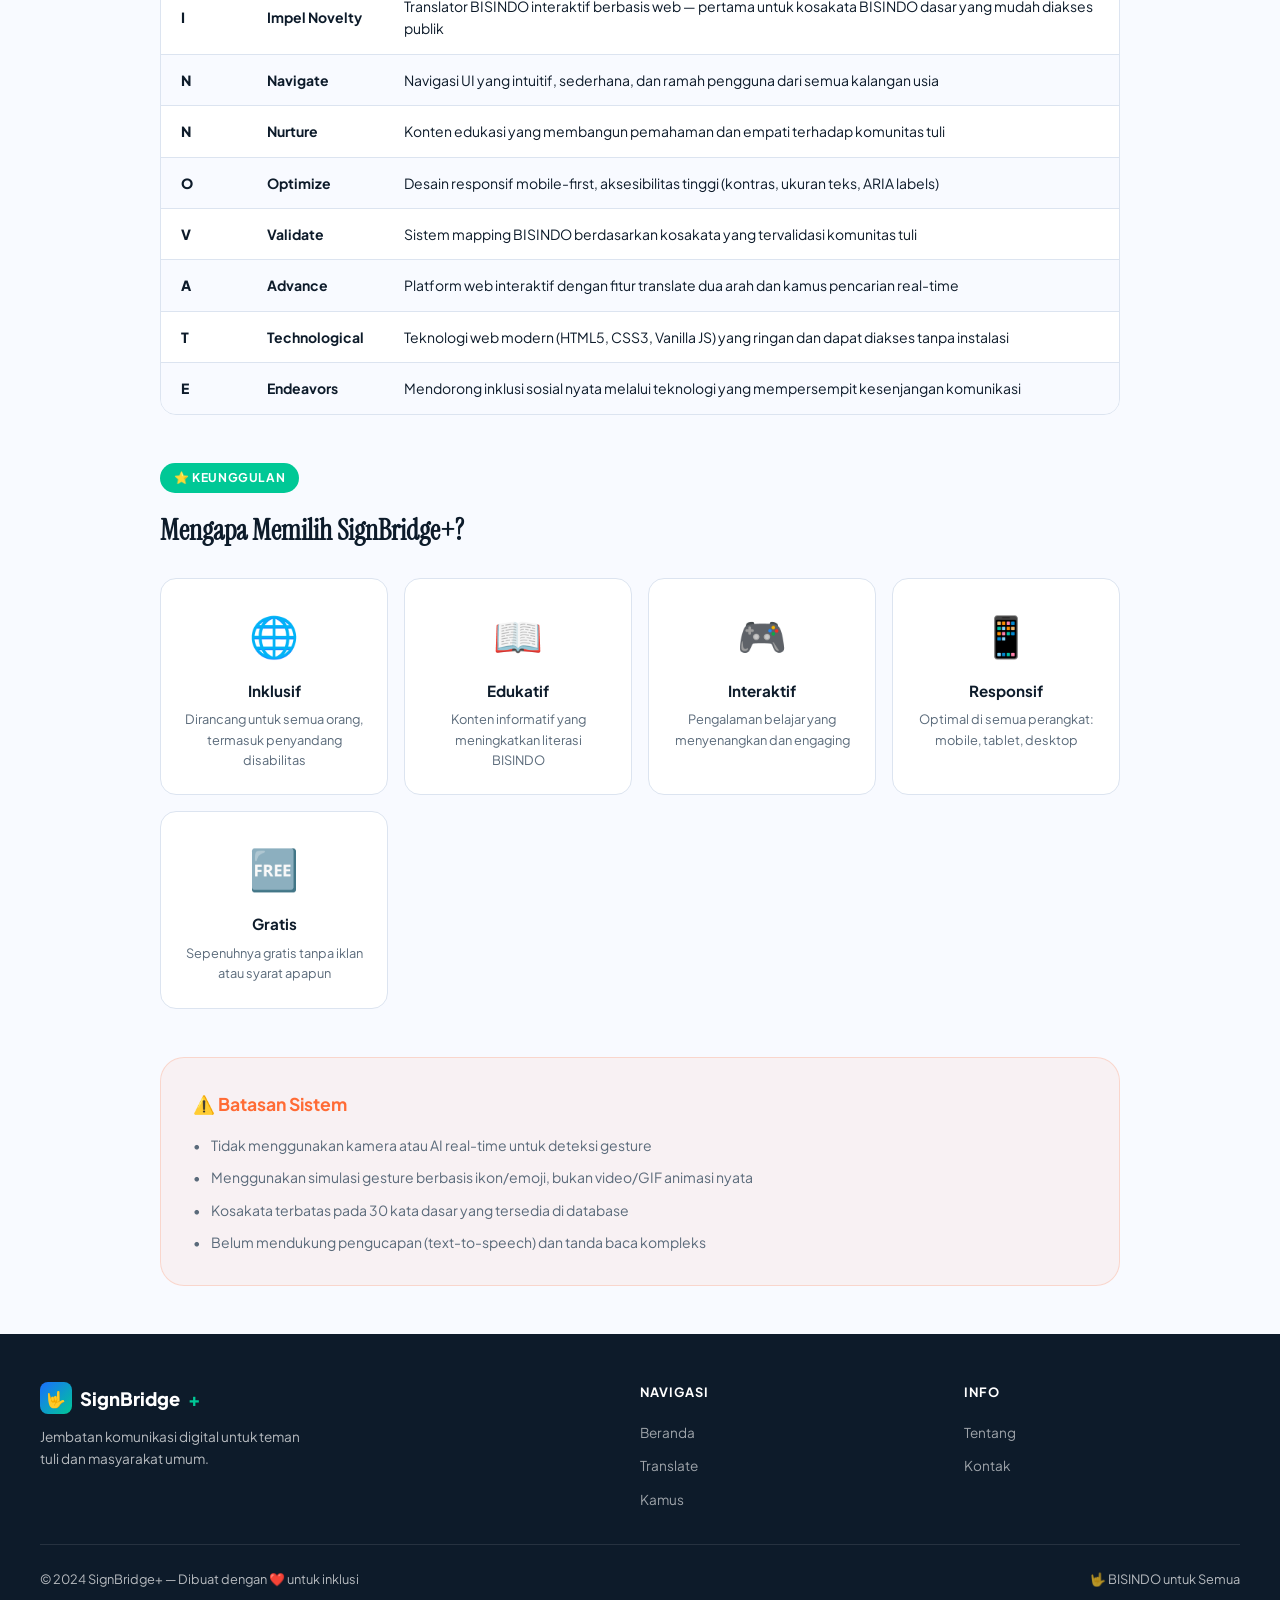
==== commit 35053d71: "init" ====
--- a/about.html
+++ b/about.html
@@ -1,238 +1,627 @@
-<!DOCTYPE html>
+<!doctype html>
 <html lang="id">
-<head>
-  <meta charset="UTF-8">
-  <meta name="viewport" content="width=device-width, initial-scale=1.0">
-  <title>Tentang Kami — SignBridge+</title>
-  <link rel="stylesheet" href="css/style.css">
-  <link rel="icon" href="data:image/svg+xml,<svg xmlns='http://www.w3.org/2000/svg' viewBox='0 0 100 100'><text y='.9em' font-size='90'>🤟</text></svg>">
-</head>
-<body data-page="about">
-
-  <nav class="navbar" role="navigation" aria-label="Menu utama">
-    <a href="index.html" class="nav-brand">
-      <div class="brand-icon" aria-hidden="true">🤟</div>
-      SignBridge<span class="brand-plus">+</span>
-    </a>
-    <ul class="nav-menu" role="list">
-      <li><a href="index.html" class="nav-link">Beranda</a></li>
-      <li><a href="translate.html" class="nav-link">Translate</a></li>
-      <li><a href="kamus.html" class="nav-link">Kamus</a></li>
-      <li><a href="edukasi.html" class="nav-link">Edukasi</a></li>
-      <li><a href="about.html" class="nav-link active" aria-current="page">Tentang</a></li>
-      <li><a href="contact.html" class="nav-link">Kontak</a></li>
-    </ul>
-    <div class="nav-actions">
-      <div class="accessibility-bar">
-        <button class="acc-btn" id="btn-contrast" title="Kontras Tinggi" aria-label="Toggle kontras tinggi">🎨</button>
-        <button class="acc-btn" id="btn-large-text" title="Perbesar Teks" aria-label="Toggle ukuran teks">🔍</button>
+  <head>
+    <meta charset="UTF-8" />
+    <meta name="viewport" content="width=device-width, initial-scale=1.0" />
+    <title>Tentang Kami — SignBridge+</title>
+    <link rel="stylesheet" href="css/style.css" />
+    <link
+      rel="icon"
+      href="data:image/svg+xml,<svg xmlns='http://www.w3.org/2000/svg' viewBox='0 0 100 100'><text y='.9em' font-size='90'>🤟</text></svg>"
+    />
+  </head>
+  <body data-page="about">
+    <nav class="navbar" role="navigation" aria-label="Menu utama">
+      <a href="index.html" class="nav-brand">
+        <svg width="26" height="26" viewBox="0 0 28 28" fill="none">
+          <path
+            d="M14 4C9.58 4 6 7.58 6 12c0 2.5 1.1 4.74 2.85 6.27L8 24h8l-.85-5.73C16.9 16.74 18 14.5 18 12c0-4.42-3.58-8-8-8z"
+            fill="url(#nb1)"
+          />
+          <defs>
+            <linearGradient
+              id="nb1"
+              x1="6"
+              y1="4"
+              x2="22"
+              y2="26"
+              gradientUnits="userSpaceOnUse"
+            >
+              <stop stop-color="#1A6EFF" />
+              <stop offset="1" stop-color="#00C896" />
+            </linearGradient>
+          </defs>
+        </svg>
+        SignBridge<span class="brand-plus">+</span>
+      </a>
+      <ul class="nav-menu" role="list">
+        <li><a href="index.html" class="nav-link">Beranda</a></li>
+        <li><a href="translate.html" class="nav-link">Translate</a></li>
+        <li><a href="kamus.html" class="nav-link">Kamus</a></li>
+        <li><a href="edukasi.html" class="nav-link">Edukasi</a></li>
+        <li>
+          <a href="about.html" class="nav-link active" aria-current="page"
+            >Tentang</a
+          >
+        </li>
+        <li><a href="contact.html" class="nav-link">Kontak</a></li>
+      </ul>
+      <div class="nav-actions">
+        <div class="accessibility-bar">
+          <button
+            class="acc-btn"
+            id="btn-contrast"
+            title="Kontras Tinggi"
+            aria-label="Toggle kontras tinggi"
+          >
+            <svg width="16" height="16" viewBox="0 0 16 16" fill="none">
+              <circle
+                cx="8"
+                cy="8"
+                r="7"
+                stroke="currentColor"
+                stroke-width="1.5"
+              />
+              <path d="M8 1v14" stroke="currentColor" stroke-width="1.5" />
+              <path d="M8 1a7 7 0 0 1 0 14z" fill="currentColor" />
+            </svg>
+          </button>
+          <button
+            class="acc-btn"
+            id="btn-large-text"
+            title="Perbesar Teks"
+            aria-label="Toggle ukuran teks"
+          >
+            <svg width="16" height="16" viewBox="0 0 16 16" fill="none">
+              <text
+                x="1"
+                y="12"
+                font-size="10"
+                fill="currentColor"
+                font-family="sans-serif"
+                font-weight="700"
+              >
+                A
+              </text>
+              <text
+                x="8"
+                y="14"
+                font-size="7"
+                fill="currentColor"
+                font-family="sans-serif"
+                font-weight="700"
+              >
+                A
+              </text>
+            </svg>
+          </button>
+        </div>
+        <a href="translate.html" class="btn-nav-cta">Mulai Translate</a>
       </div>
-      <a href="translate.html" class="btn-nav-cta">Mulai Translate</a>
+      <button class="hamburger" aria-label="Buka menu">
+        <span></span><span></span><span></span>
+      </button>
+    </nav>
+    <div class="mobile-nav-overlay" aria-hidden="true"></div>
+    <div class="mobile-menu">
+      <a href="index.html" class="nav-link">🏠 Beranda</a>
+      <a href="translate.html" class="nav-link">🔄 Translate</a>
+      <a href="kamus.html" class="nav-link">📚 Kamus</a>
+      <a href="edukasi.html" class="nav-link">🎓 Edukasi</a>
+      <a href="about.html" class="nav-link active">ℹ️ Tentang</a>
+      <a href="contact.html" class="nav-link">📞 Kontak</a>
     </div>
-    <button class="hamburger" aria-label="Buka menu"><span></span><span></span><span></span></button>
-  </nav>
-  <div class="mobile-nav-overlay" aria-hidden="true"></div>
-  <div class="mobile-menu">
-    <a href="index.html" class="nav-link">🏠 Beranda</a>
-    <a href="translate.html" class="nav-link">🔄 Translate</a>
-    <a href="kamus.html" class="nav-link">📚 Kamus</a>
-    <a href="edukasi.html" class="nav-link">🎓 Edukasi</a>
-    <a href="about.html" class="nav-link active">ℹ️ Tentang</a>
-    <a href="contact.html" class="nav-link">📞 Kontak</a>
-  </div>
-
-  <main>
-    <header class="page-header">
-      <h1>ℹ️ Tentang SignBridge+</h1>
-      <p>Mengenal lebih dekat platform komunikasi inklusif BISINDO</p>
-    </header>
-
-    <section class="about-section">
-      <div class="about-container">
-
-        <!-- Intro -->
-        <div class="about-intro">
-          <div class="about-visual" aria-hidden="true">🤟</div>
-          <div class="about-text">
-            <div class="section-badge" style="margin-bottom: 1rem;">🌟 Latar Belakang</div>
-            <h2>Mengapa SignBridge+ Lahir?</h2>
-            <p>
-              Di Indonesia, jutaan teman tuli menghadapi tantangan komunikasi sehari-hari dengan masyarakat yang belum memahami BISINDO.
-              Kesenjangan komunikasi ini bukan sekadar hambatan bahasa — ini adalah hambatan sosial yang membatasi akses mereka terhadap layanan,
-              pendidikan, dan kesempatan.
+
+    <main>
+      <header class="page-header">
+        <h1>ℹ️ Tentang SignBridge+</h1>
+        <p>Mengenal lebih dekat platform komunikasi inklusif BISINDO</p>
+      </header>
+
+      <section class="about-section">
+        <div class="about-container">
+          <!-- Intro -->
+          <div class="about-intro">
+            <div class="about-visual" aria-hidden="true">🤟</div>
+            <div class="about-text">
+              <div class="section-badge" style="margin-bottom: 1rem">
+                🌟 Latar Belakang
+              </div>
+              <h2>Mengapa SignBridge+ Lahir?</h2>
+              <p>
+                Di Indonesia, jutaan teman tuli menghadapi tantangan komunikasi
+                sehari-hari dengan masyarakat yang belum memahami BISINDO.
+                Kesenjangan komunikasi ini bukan sekadar hambatan bahasa — ini
+                adalah hambatan sosial yang membatasi akses mereka terhadap
+                layanan, pendidikan, dan kesempatan.
+              </p>
+              <p>
+                SignBridge+ lahir sebagai respons terhadap kebutuhan ini. Kami
+                percaya bahwa teknologi dapat menjadi jembatan yang
+                menghubungkan dua dunia komunikasi yang selama ini terpisah.
+              </p>
+              <p>
+                Dengan platform yang mudah diakses, inklusif, dan edukatif, kami
+                berharap dapat mendorong lebih banyak orang untuk mengenal dan
+                menggunakan BISINDO dalam kehidupan sehari-hari.
+              </p>
+            </div>
+          </div>
+
+          <!-- Tujuan -->
+          <div style="margin-bottom: 3rem">
+            <div class="section-badge" style="margin-bottom: 1rem">
+              🎯 Tujuan
+            </div>
+            <h2
+              style="
+                font-family: var(--font-display);
+                font-size: 1.75rem;
+                margin-bottom: 2rem;
+              "
+            >
+              Apa yang Ingin Kami Capai
+            </h2>
+            <div
+              style="
+                display: grid;
+                grid-template-columns: repeat(auto-fit, minmax(260px, 1fr));
+                gap: 1.25rem;
+              "
+            >
+              <div
+                style="
+                  background: var(--surface);
+                  border-radius: var(--radius);
+                  padding: 1.5rem;
+                  border: 1px solid var(--border);
+                  border-left: 4px solid var(--primary);
+                "
+              >
+                <div
+                  style="font-size: 1.75rem; margin-bottom: 0.75rem"
+                  aria-hidden="true"
+                >
+                  🌉
+                </div>
+                <h3 style="font-size: 1rem; margin-bottom: 0.5rem">
+                  Jembatan Komunikasi
+                </h3>
+                <p
+                  style="
+                    font-size: 0.875rem;
+                    color: var(--text-muted);
+                    line-height: 1.6;
+                  "
+                >
+                  Menjadi penghubung antara komunitas tuli dan masyarakat umum
+                  melalui teknologi digital yang aksesibel.
+                </p>
+              </div>
+
+              <div
+                style="
+                  background: var(--surface);
+                  border-radius: var(--radius);
+                  padding: 1.5rem;
+                  border: 1px solid var(--border);
+                  border-left: 4px solid var(--accent);
+                "
+              >
+                <div
+                  style="font-size: 1.75rem; margin-bottom: 0.75rem"
+                  aria-hidden="true"
+                >
+                  📚
+                </div>
+                <h3 style="font-size: 1rem; margin-bottom: 0.5rem">
+                  Media Edukasi
+                </h3>
+                <p
+                  style="
+                    font-size: 0.875rem;
+                    color: var(--text-muted);
+                    line-height: 1.6;
+                  "
+                >
+                  Menyebarkan pengetahuan tentang BISINDO dan meningkatkan
+                  kesadaran inklusivitas di masyarakat luas.
+                </p>
+              </div>
+
+              <div
+                style="
+                  background: var(--surface);
+                  border-radius: var(--radius);
+                  padding: 1.5rem;
+                  border: 1px solid var(--border);
+                  border-left: 4px solid var(--warning);
+                "
+              >
+                <div
+                  style="font-size: 1.75rem; margin-bottom: 0.75rem"
+                  aria-hidden="true"
+                >
+                  🚀
+                </div>
+                <h3 style="font-size: 1rem; margin-bottom: 0.5rem">
+                  Inovasi Sosial
+                </h3>
+                <p
+                  style="
+                    font-size: 0.875rem;
+                    color: var(--text-muted);
+                    line-height: 1.6;
+                  "
+                >
+                  Membuktikan bahwa inovasi teknologi dapat memberikan dampak
+                  sosial nyata bagi kelompok yang selama ini tersisih.
+                </p>
+              </div>
+            </div>
+          </div>
+
+          <!-- INNOVATE Framework -->
+          <div>
+            <div class="section-badge" style="margin-bottom: 1rem">
+              🏆 Framework INNOVATE
+            </div>
+            <h2
+              style="
+                font-family: var(--font-display);
+                font-size: 1.75rem;
+                margin-bottom: 1rem;
+              "
+            >
+              Implementasi INNOVATE
+            </h2>
+            <p
+              style="
+                color: var(--text-muted);
+                font-size: 0.95rem;
+                margin-bottom: 1.5rem;
+                line-height: 1.6;
+              "
+            >
+              SignBridge+ dirancang dengan mengacu pada framework INNOVATE untuk
+              memastikan kesesuaian dengan standar lomba dan nilai sosial yang
+              tinggi.
             </p>
-            <p>
-              SignBridge+ lahir sebagai respons terhadap kebutuhan ini. Kami percaya bahwa teknologi dapat menjadi jembatan yang menghubungkan
-              dua dunia komunikasi yang selama ini terpisah.
+
+            <table
+              class="innovate-table"
+              role="table"
+              aria-label="Tabel implementasi INNOVATE"
+            >
+              <thead>
+                <tr>
+                  <th scope="col">Huruf</th>
+                  <th scope="col">Kata</th>
+                  <th scope="col">Implementasi SignBridge+</th>
+                </tr>
+              </thead>
+              <tbody>
+                <tr>
+                  <td class="innovate-letter">I</td>
+                  <td><strong>Impel Novelty</strong></td>
+                  <td>
+                    Translator BISINDO interaktif berbasis web — pertama untuk
+                    kosakata BISINDO dasar yang mudah diakses publik
+                  </td>
+                </tr>
+                <tr>
+                  <td class="innovate-letter">N</td>
+                  <td><strong>Navigate</strong></td>
+                  <td>
+                    Navigasi UI yang intuitif, sederhana, dan ramah pengguna
+                    dari semua kalangan usia
+                  </td>
+                </tr>
+                <tr>
+                  <td class="innovate-letter">N</td>
+                  <td><strong>Nurture</strong></td>
+                  <td>
+                    Konten edukasi yang membangun pemahaman dan empati terhadap
+                    komunitas tuli
+                  </td>
+                </tr>
+                <tr>
+                  <td class="innovate-letter">O</td>
+                  <td><strong>Optimize</strong></td>
+                  <td>
+                    Desain responsif mobile-first, aksesibilitas tinggi
+                    (kontras, ukuran teks, ARIA labels)
+                  </td>
+                </tr>
+                <tr>
+                  <td class="innovate-letter">V</td>
+                  <td><strong>Validate</strong></td>
+                  <td>
+                    Sistem mapping BISINDO berdasarkan kosakata yang tervalidasi
+                    komunitas tuli
+                  </td>
+                </tr>
+                <tr>
+                  <td class="innovate-letter">A</td>
+                  <td><strong>Advance</strong></td>
+                  <td>
+                    Platform web interaktif dengan fitur translate dua arah dan
+                    kamus pencarian real-time
+                  </td>
+                </tr>
+                <tr>
+                  <td class="innovate-letter">T</td>
+                  <td><strong>Technological</strong></td>
+                  <td>
+                    Teknologi web modern (HTML5, CSS3, Vanilla JS) yang ringan
+                    dan dapat diakses tanpa instalasi
+                  </td>
+                </tr>
+                <tr>
+                  <td class="innovate-letter">E</td>
+                  <td><strong>Endeavors</strong></td>
+                  <td>
+                    Mendorong inklusi sosial nyata melalui teknologi yang
+                    mempersempit kesenjangan komunikasi
+                  </td>
+                </tr>
+              </tbody>
+            </table>
+          </div>
+
+          <!-- Keunggulan -->
+          <div style="margin-top: 3rem">
+            <div class="section-badge" style="margin-bottom: 1rem">
+              ⭐ Keunggulan
+            </div>
+            <h2
+              style="
+                font-family: var(--font-display);
+                font-size: 1.75rem;
+                margin-bottom: 1.5rem;
+              "
+            >
+              Mengapa Memilih SignBridge+?
+            </h2>
+            <div
+              style="
+                display: grid;
+                grid-template-columns: repeat(auto-fit, minmax(200px, 1fr));
+                gap: 1rem;
+              "
+            >
+              <div
+                style="
+                  text-align: center;
+                  padding: 1.5rem;
+                  background: var(--surface);
+                  border-radius: var(--radius);
+                  border: 1px solid var(--border);
+                "
+              >
+                <div
+                  style="font-size: 2.5rem; margin-bottom: 0.75rem"
+                  aria-hidden="true"
+                >
+                  🌐
+                </div>
+                <h4 style="font-size: 0.95rem; margin-bottom: 0.375rem">
+                  Inklusif
+                </h4>
+                <p style="font-size: 0.8rem; color: var(--text-muted)">
+                  Dirancang untuk semua orang, termasuk penyandang disabilitas
+                </p>
+              </div>
+              <div
+                style="
+                  text-align: center;
+                  padding: 1.5rem;
+                  background: var(--surface);
+                  border-radius: var(--radius);
+                  border: 1px solid var(--border);
+                "
+              >
+                <div
+                  style="font-size: 2.5rem; margin-bottom: 0.75rem"
+                  aria-hidden="true"
+                >
+                  📖
+                </div>
+                <h4 style="font-size: 0.95rem; margin-bottom: 0.375rem">
+                  Edukatif
+                </h4>
+                <p style="font-size: 0.8rem; color: var(--text-muted)">
+                  Konten informatif yang meningkatkan literasi BISINDO
+                </p>
+              </div>
+              <div
+                style="
+                  text-align: center;
+                  padding: 1.5rem;
+                  background: var(--surface);
+                  border-radius: var(--radius);
+                  border: 1px solid var(--border);
+                "
+              >
+                <div
+                  style="font-size: 2.5rem; margin-bottom: 0.75rem"
+                  aria-hidden="true"
+                >
+                  🎮
+                </div>
+                <h4 style="font-size: 0.95rem; margin-bottom: 0.375rem">
+                  Interaktif
+                </h4>
+                <p style="font-size: 0.8rem; color: var(--text-muted)">
+                  Pengalaman belajar yang menyenangkan dan engaging
+                </p>
+              </div>
+              <div
+                style="
+                  text-align: center;
+                  padding: 1.5rem;
+                  background: var(--surface);
+                  border-radius: var(--radius);
+                  border: 1px solid var(--border);
+                "
+              >
+                <div
+                  style="font-size: 2.5rem; margin-bottom: 0.75rem"
+                  aria-hidden="true"
+                >
+                  📱
+                </div>
+                <h4 style="font-size: 0.95rem; margin-bottom: 0.375rem">
+                  Responsif
+                </h4>
+                <p style="font-size: 0.8rem; color: var(--text-muted)">
+                  Optimal di semua perangkat: mobile, tablet, desktop
+                </p>
+              </div>
+              <div
+                style="
+                  text-align: center;
+                  padding: 1.5rem;
+                  background: var(--surface);
+                  border-radius: var(--radius);
+                  border: 1px solid var(--border);
+                "
+              >
+                <div
+                  style="font-size: 2.5rem; margin-bottom: 0.75rem"
+                  aria-hidden="true"
+                >
+                  🆓
+                </div>
+                <h4 style="font-size: 0.95rem; margin-bottom: 0.375rem">
+                  Gratis
+                </h4>
+                <p style="font-size: 0.8rem; color: var(--text-muted)">
+                  Sepenuhnya gratis tanpa iklan atau syarat apapun
+                </p>
+              </div>
+            </div>
+          </div>
+
+          <!-- Batasan -->
+          <div
+            style="
+              margin-top: 3rem;
+              background: rgba(255, 107, 53, 0.06);
+              border: 1px solid rgba(255, 107, 53, 0.2);
+              border-radius: var(--radius-lg);
+              padding: 2rem;
+            "
+          >
+            <h3
+              style="
+                font-size: 1.1rem;
+                margin-bottom: 1rem;
+                color: var(--warning);
+              "
+            >
+              ⚠️ Batasan Sistem
+            </h3>
+            <ul
+              style="
+                list-style: none;
+                display: flex;
+                flex-direction: column;
+                gap: 0.625rem;
+              "
+            >
+              <li
+                style="
+                  display: flex;
+                  align-items: flex-start;
+                  gap: 0.625rem;
+                  font-size: 0.875rem;
+                  color: var(--text-muted);
+                "
+              >
+                <span aria-hidden="true">•</span> Tidak menggunakan kamera atau
+                AI real-time untuk deteksi gesture
+              </li>
+              <li
+                style="
+                  display: flex;
+                  align-items: flex-start;
+                  gap: 0.625rem;
+                  font-size: 0.875rem;
+                  color: var(--text-muted);
+                "
+              >
+                <span aria-hidden="true">•</span> Menggunakan simulasi gesture
+                berbasis ikon/emoji, bukan video/GIF animasi nyata
+              </li>
+              <li
+                style="
+                  display: flex;
+                  align-items: flex-start;
+                  gap: 0.625rem;
+                  font-size: 0.875rem;
+                  color: var(--text-muted);
+                "
+              >
+                <span aria-hidden="true">•</span> Kosakata terbatas pada 30 kata
+                dasar yang tersedia di database
+              </li>
+              <li
+                style="
+                  display: flex;
+                  align-items: flex-start;
+                  gap: 0.625rem;
+                  font-size: 0.875rem;
+                  color: var(--text-muted);
+                "
+              >
+                <span aria-hidden="true">•</span> Belum mendukung pengucapan
+                (text-to-speech) dan tanda baca kompleks
+              </li>
+            </ul>
+          </div>
+        </div>
+      </section>
+    </main>
+
+    <footer role="contentinfo">
+      <div class="footer-container">
+        <div class="footer-top">
+          <div>
+            <div class="footer-brand">
+              <div class="brand-icon">🤟</div>
+              SignBridge<span style="color: var(--accent)">+</span>
+            </div>
+            <p class="footer-desc">
+              Jembatan komunikasi digital untuk teman tuli dan masyarakat umum.
             </p>
-            <p>
-              Dengan platform yang mudah diakses, inklusif, dan edukatif, kami berharap dapat mendorong lebih banyak orang
-              untuk mengenal dan menggunakan BISINDO dalam kehidupan sehari-hari.
-            </p>
+          </div>
+          <div class="footer-col">
+            <h4>Navigasi</h4>
+            <ul>
+              <li><a href="index.html">Beranda</a></li>
+              <li><a href="translate.html">Translate</a></li>
+              <li><a href="kamus.html">Kamus</a></li>
+            </ul>
+          </div>
+          <div class="footer-col">
+            <h4>Info</h4>
+            <ul>
+              <li><a href="about.html">Tentang</a></li>
+              <li><a href="contact.html">Kontak</a></li>
+            </ul>
           </div>
         </div>
-
-        <!-- Tujuan -->
-        <div style="margin-bottom: 3rem;">
-          <div class="section-badge" style="margin-bottom: 1rem;">🎯 Tujuan</div>
-          <h2 style="font-family: var(--font-display); font-size: 1.75rem; margin-bottom: 2rem;">Apa yang Ingin Kami Capai</h2>
-          <div style="display: grid; grid-template-columns: repeat(auto-fit, minmax(260px, 1fr)); gap: 1.25rem;">
-
-            <div style="background: var(--surface); border-radius: var(--radius); padding: 1.5rem; border: 1px solid var(--border); border-left: 4px solid var(--primary);">
-              <div style="font-size: 1.75rem; margin-bottom: 0.75rem;" aria-hidden="true">🌉</div>
-              <h3 style="font-size: 1rem; margin-bottom: 0.5rem;">Jembatan Komunikasi</h3>
-              <p style="font-size: 0.875rem; color: var(--text-muted); line-height: 1.6;">Menjadi penghubung antara komunitas tuli dan masyarakat umum melalui teknologi digital yang aksesibel.</p>
-            </div>
-
-            <div style="background: var(--surface); border-radius: var(--radius); padding: 1.5rem; border: 1px solid var(--border); border-left: 4px solid var(--accent);">
-              <div style="font-size: 1.75rem; margin-bottom: 0.75rem;" aria-hidden="true">📚</div>
-              <h3 style="font-size: 1rem; margin-bottom: 0.5rem;">Media Edukasi</h3>
-              <p style="font-size: 0.875rem; color: var(--text-muted); line-height: 1.6;">Menyebarkan pengetahuan tentang BISINDO dan meningkatkan kesadaran inklusivitas di masyarakat luas.</p>
-            </div>
-
-            <div style="background: var(--surface); border-radius: var(--radius); padding: 1.5rem; border: 1px solid var(--border); border-left: 4px solid var(--warning);">
-              <div style="font-size: 1.75rem; margin-bottom: 0.75rem;" aria-hidden="true">🚀</div>
-              <h3 style="font-size: 1rem; margin-bottom: 0.5rem;">Inovasi Sosial</h3>
-              <p style="font-size: 0.875rem; color: var(--text-muted); line-height: 1.6;">Membuktikan bahwa inovasi teknologi dapat memberikan dampak sosial nyata bagi kelompok yang selama ini tersisih.</p>
-            </div>
-
-          </div>
+        <div class="footer-bottom">
+          <span
+            >© 2024 SignBridge+ — Dibuat dengan
+            <span class="footer-heart">❤️</span> untuk inklusi</span
+          >
+          <span>🤟 BISINDO untuk Semua</span>
         </div>
-
-        <!-- INNOVATE Framework -->
-        <div>
-          <div class="section-badge" style="margin-bottom: 1rem;">🏆 Framework INNOVATE</div>
-          <h2 style="font-family: var(--font-display); font-size: 1.75rem; margin-bottom: 1rem;">Implementasi INNOVATE</h2>
-          <p style="color: var(--text-muted); font-size: 0.95rem; margin-bottom: 1.5rem; line-height: 1.6;">
-            SignBridge+ dirancang dengan mengacu pada framework INNOVATE untuk memastikan kesesuaian dengan standar lomba dan nilai sosial yang tinggi.
-          </p>
-
-          <table class="innovate-table" role="table" aria-label="Tabel implementasi INNOVATE">
-            <thead>
-              <tr>
-                <th scope="col">Huruf</th>
-                <th scope="col">Kata</th>
-                <th scope="col">Implementasi SignBridge+</th>
-              </tr>
-            </thead>
-            <tbody>
-              <tr>
-                <td class="innovate-letter">I</td>
-                <td><strong>Impel Novelty</strong></td>
-                <td>Translator BISINDO interaktif berbasis web — pertama untuk kosakata BISINDO dasar yang mudah diakses publik</td>
-              </tr>
-              <tr>
-                <td class="innovate-letter">N</td>
-                <td><strong>Navigate</strong></td>
-                <td>Navigasi UI yang intuitif, sederhana, dan ramah pengguna dari semua kalangan usia</td>
-              </tr>
-              <tr>
-                <td class="innovate-letter">N</td>
-                <td><strong>Nurture</strong></td>
-                <td>Konten edukasi yang membangun pemahaman dan empati terhadap komunitas tuli</td>
-              </tr>
-              <tr>
-                <td class="innovate-letter">O</td>
-                <td><strong>Optimize</strong></td>
-                <td>Desain responsif mobile-first, aksesibilitas tinggi (kontras, ukuran teks, ARIA labels)</td>
-              </tr>
-              <tr>
-                <td class="innovate-letter">V</td>
-                <td><strong>Validate</strong></td>
-                <td>Sistem mapping BISINDO berdasarkan kosakata yang tervalidasi komunitas tuli</td>
-              </tr>
-              <tr>
-                <td class="innovate-letter">A</td>
-                <td><strong>Advance</strong></td>
-                <td>Platform web interaktif dengan fitur translate dua arah dan kamus pencarian real-time</td>
-              </tr>
-              <tr>
-                <td class="innovate-letter">T</td>
-                <td><strong>Technological</strong></td>
-                <td>Teknologi web modern (HTML5, CSS3, Vanilla JS) yang ringan dan dapat diakses tanpa instalasi</td>
-              </tr>
-              <tr>
-                <td class="innovate-letter">E</td>
-                <td><strong>Endeavors</strong></td>
-                <td>Mendorong inklusi sosial nyata melalui teknologi yang mempersempit kesenjangan komunikasi</td>
-              </tr>
-            </tbody>
-          </table>
-        </div>
-
-        <!-- Keunggulan -->
-        <div style="margin-top: 3rem;">
-          <div class="section-badge" style="margin-bottom: 1rem;">⭐ Keunggulan</div>
-          <h2 style="font-family: var(--font-display); font-size: 1.75rem; margin-bottom: 1.5rem;">Mengapa Memilih SignBridge+?</h2>
-          <div style="display: grid; grid-template-columns: repeat(auto-fit, minmax(200px, 1fr)); gap: 1rem;">
-            <div style="text-align: center; padding: 1.5rem; background: var(--surface); border-radius: var(--radius); border: 1px solid var(--border);">
-              <div style="font-size: 2.5rem; margin-bottom: 0.75rem;" aria-hidden="true">🌐</div>
-              <h4 style="font-size: 0.95rem; margin-bottom: 0.375rem;">Inklusif</h4>
-              <p style="font-size: 0.8rem; color: var(--text-muted);">Dirancang untuk semua orang, termasuk penyandang disabilitas</p>
-            </div>
-            <div style="text-align: center; padding: 1.5rem; background: var(--surface); border-radius: var(--radius); border: 1px solid var(--border);">
-              <div style="font-size: 2.5rem; margin-bottom: 0.75rem;" aria-hidden="true">📖</div>
-              <h4 style="font-size: 0.95rem; margin-bottom: 0.375rem;">Edukatif</h4>
-              <p style="font-size: 0.8rem; color: var(--text-muted);">Konten informatif yang meningkatkan literasi BISINDO</p>
-            </div>
-            <div style="text-align: center; padding: 1.5rem; background: var(--surface); border-radius: var(--radius); border: 1px solid var(--border);">
-              <div style="font-size: 2.5rem; margin-bottom: 0.75rem;" aria-hidden="true">🎮</div>
-              <h4 style="font-size: 0.95rem; margin-bottom: 0.375rem;">Interaktif</h4>
-              <p style="font-size: 0.8rem; color: var(--text-muted);">Pengalaman belajar yang menyenangkan dan engaging</p>
-            </div>
-            <div style="text-align: center; padding: 1.5rem; background: var(--surface); border-radius: var(--radius); border: 1px solid var(--border);">
-              <div style="font-size: 2.5rem; margin-bottom: 0.75rem;" aria-hidden="true">📱</div>
-              <h4 style="font-size: 0.95rem; margin-bottom: 0.375rem;">Responsif</h4>
-              <p style="font-size: 0.8rem; color: var(--text-muted);">Optimal di semua perangkat: mobile, tablet, desktop</p>
-            </div>
-            <div style="text-align: center; padding: 1.5rem; background: var(--surface); border-radius: var(--radius); border: 1px solid var(--border);">
-              <div style="font-size: 2.5rem; margin-bottom: 0.75rem;" aria-hidden="true">🆓</div>
-              <h4 style="font-size: 0.95rem; margin-bottom: 0.375rem;">Gratis</h4>
-              <p style="font-size: 0.8rem; color: var(--text-muted);">Sepenuhnya gratis tanpa iklan atau syarat apapun</p>
-            </div>
-          </div>
-        </div>
-
-        <!-- Batasan -->
-        <div style="margin-top: 3rem; background: rgba(255,107,53,0.06); border: 1px solid rgba(255,107,53,0.2); border-radius: var(--radius-lg); padding: 2rem;">
-          <h3 style="font-size: 1.1rem; margin-bottom: 1rem; color: var(--warning);">⚠️ Batasan Sistem</h3>
-          <ul style="list-style: none; display: flex; flex-direction: column; gap: 0.625rem;">
-            <li style="display: flex; align-items: flex-start; gap: 0.625rem; font-size: 0.875rem; color: var(--text-muted);">
-              <span aria-hidden="true">•</span> Tidak menggunakan kamera atau AI real-time untuk deteksi gesture
-            </li>
-            <li style="display: flex; align-items: flex-start; gap: 0.625rem; font-size: 0.875rem; color: var(--text-muted);">
-              <span aria-hidden="true">•</span> Menggunakan simulasi gesture berbasis ikon/emoji, bukan video/GIF animasi nyata
-            </li>
-            <li style="display: flex; align-items: flex-start; gap: 0.625rem; font-size: 0.875rem; color: var(--text-muted);">
-              <span aria-hidden="true">•</span> Kosakata terbatas pada 30 kata dasar yang tersedia di database
-            </li>
-            <li style="display: flex; align-items: flex-start; gap: 0.625rem; font-size: 0.875rem; color: var(--text-muted);">
-              <span aria-hidden="true">•</span> Belum mendukung pengucapan (text-to-speech) dan tanda baca kompleks
-            </li>
-          </ul>
-        </div>
-
       </div>
-    </section>
-  </main>
-
-  <footer role="contentinfo">
-    <div class="footer-container">
-      <div class="footer-top">
-        <div>
-          <div class="footer-brand"><div class="brand-icon">🤟</div>SignBridge<span style="color:var(--accent);">+</span></div>
-          <p class="footer-desc">Jembatan komunikasi digital untuk teman tuli dan masyarakat umum.</p>
-        </div>
-        <div class="footer-col"><h4>Navigasi</h4><ul><li><a href="index.html">Beranda</a></li><li><a href="translate.html">Translate</a></li><li><a href="kamus.html">Kamus</a></li></ul></div>
-        <div class="footer-col"><h4>Info</h4><ul><li><a href="about.html">Tentang</a></li><li><a href="contact.html">Kontak</a></li></ul></div>
-      </div>
-      <div class="footer-bottom">
-        <span>© 2024 SignBridge+ — Dibuat dengan <span class="footer-heart">❤️</span> untuk inklusi</span>
-        <span>🤟 BISINDO untuk Semua</span>
-      </div>
-    </div>
-  </footer>
-
-  <script src="js/script.js"></script>
-</body>
+    </footer>
+
+    <script src="js/script.js"></script>
+  </body>
 </html>
--- a/css/style.css
+++ b/css/style.css
@@ -1834,3 +1834,4 @@
   .tab-btn { flex: 1; padding: 0.5rem; font-size: 0.8rem; }
   .gesture-buttons-grid { grid-template-columns: repeat(3, 1fr); }
 }
+
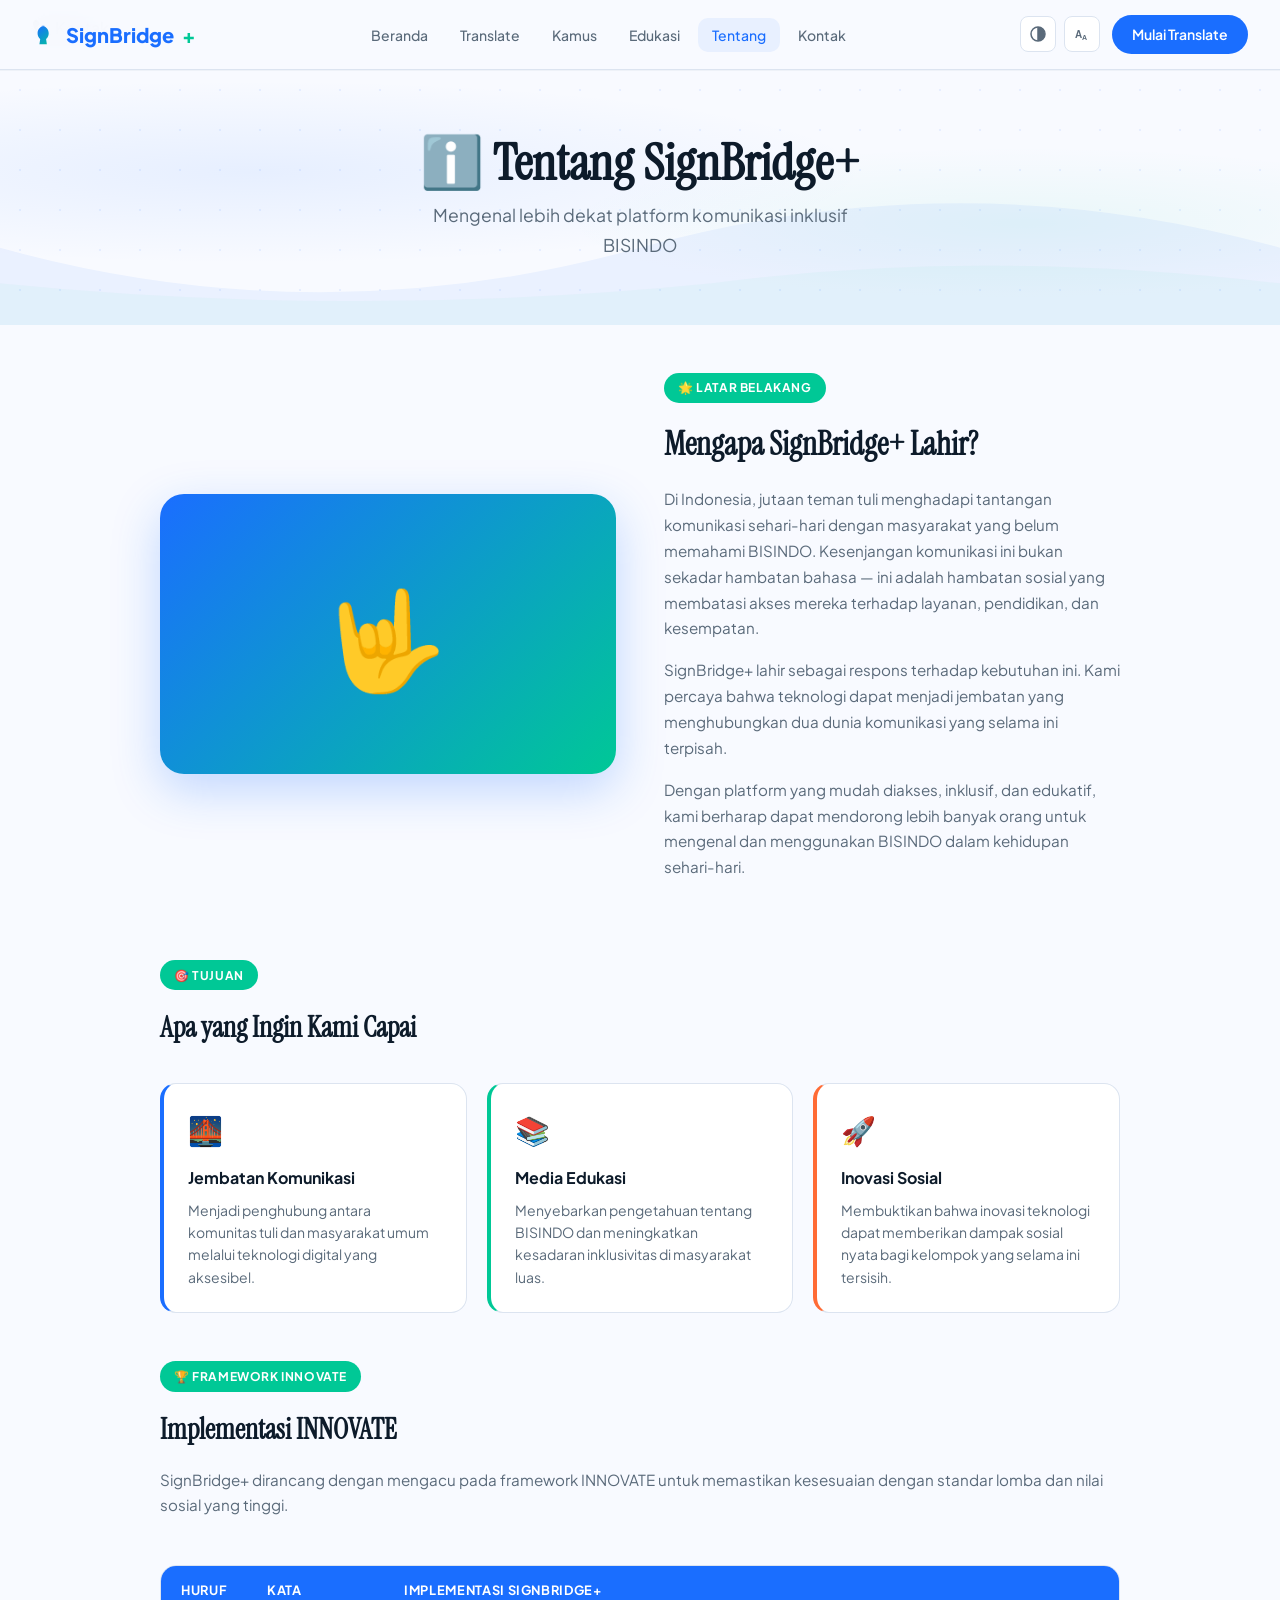
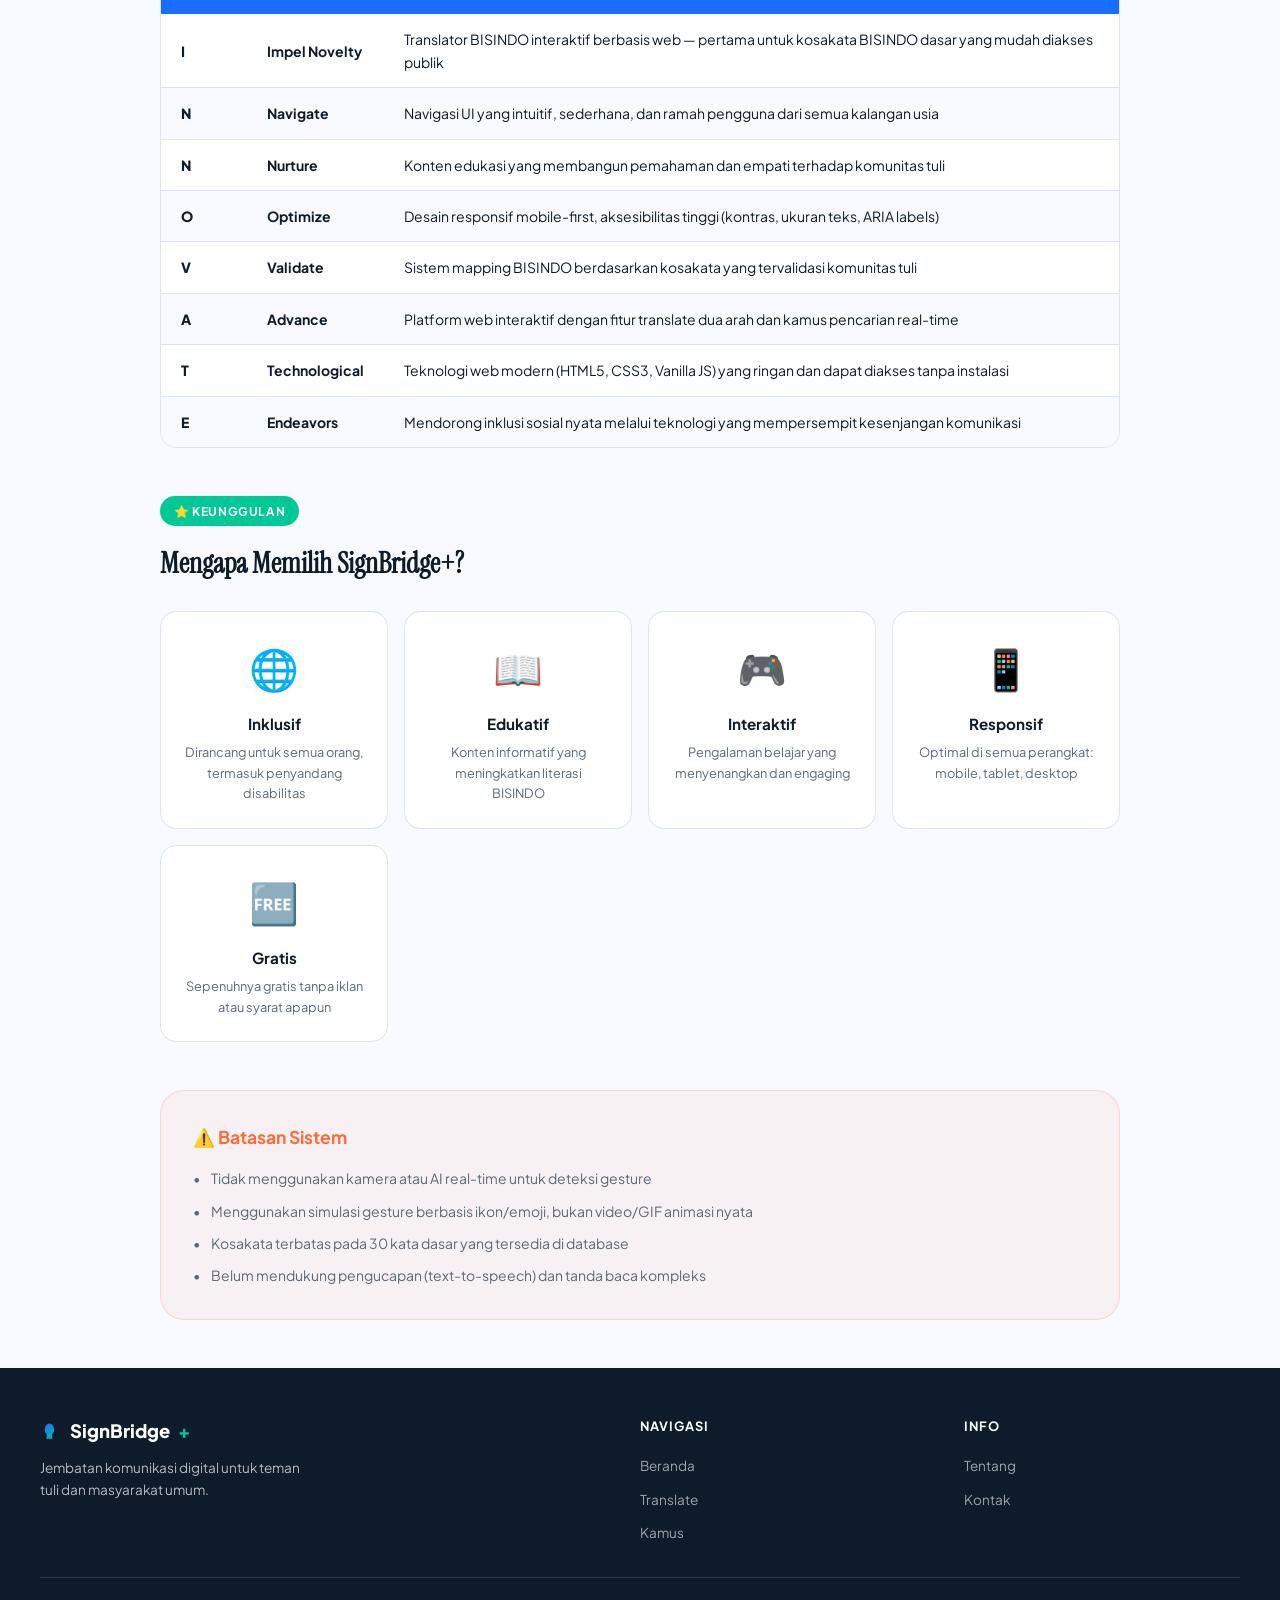
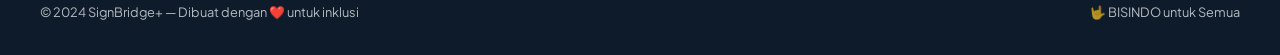
==== commit 6abe3984: "Update about.html" ====
--- a/about.html
+++ b/about.html
@@ -5,6 +5,7 @@
     <meta name="viewport" content="width=device-width, initial-scale=1.0" />
     <title>Tentang Kami — SignBridge+</title>
     <link rel="stylesheet" href="css/style.css" />
+    <link rel="stylesheet" href="css/home.css" /> <!-- konsisten dengan beranda -->
     <link
       rel="icon"
       href="data:image/svg+xml,<svg xmlns='http://www.w3.org/2000/svg' viewBox='0 0 100 100'><text y='.9em' font-size='90'>🤟</text></svg>"
@@ -113,9 +114,21 @@
     </div>
 
     <main>
-      <header class="page-header">
-        <h1>ℹ️ Tentang SignBridge+</h1>
-        <p>Mengenal lebih dekat platform komunikasi inklusif BISINDO</p>
+      <!-- HERO SECTION konsisten dengan beranda -->
+      <header class="hero" style="min-height: auto; padding: 4rem 2rem;">
+        <div class="hero-bg" aria-hidden="true">
+          <svg class="wave-svg" viewBox="0 0 1440 320" preserveAspectRatio="none" xmlns="http://www.w3.org/2000/svg">
+            <path d="M0 200 Q360 300 720 200 Q1080 100 1440 200 L1440 320 L0 320Z" fill="rgba(26,110,255,0.06)"/>
+            <path d="M0 240 Q400 280 800 240 Q1100 200 1440 240 L1440 320 L0 320Z" fill="rgba(0,200,150,0.04)"/>
+          </svg>
+          <div class="hero-dots"></div>
+        </div>
+        <div class="hero-container" style="text-align: center; grid-template-columns: 1fr; gap: 0;">
+          <div>
+            <h1 class="hero-title" style="margin-bottom: 0.5rem;">ℹ️ Tentang SignBridge+</h1>
+            <p class="hero-subtitle" style="margin: 0 auto;">Mengenal lebih dekat platform komunikasi inklusif BISINDO</p>
+          </div>
+        </div>
       </header>
 
       <section class="about-section">
@@ -584,12 +597,16 @@
       </section>
     </main>
 
+    <!-- FOOTER konsisten dengan beranda -->
     <footer role="contentinfo">
       <div class="footer-container">
         <div class="footer-top">
           <div>
             <div class="footer-brand">
-              <div class="brand-icon">🤟</div>
+              <svg width="22" height="22" viewBox="0 0 28 28" fill="none">
+                <path d="M14 4C9.58 4 6 7.58 6 12c0 2.5 1.1 4.74 2.85 6.27L8 24h8l-.85-5.73C16.9 16.74 18 14.5 18 12c0-4.42-3.58-8-8-8z" fill="url(#fg1)"/>
+                <defs><linearGradient id="fg1" x1="6" y1="4" x2="22" y2="26" gradientUnits="userSpaceOnUse"><stop stop-color="#1A6EFF"/><stop offset="1" stop-color="#00C896"/></linearGradient></defs>
+              </svg>
               SignBridge<span style="color: var(--accent)">+</span>
             </div>
             <p class="footer-desc">
@@ -624,4 +641,4 @@
 
     <script src="js/script.js"></script>
   </body>
-</html>
+</html>
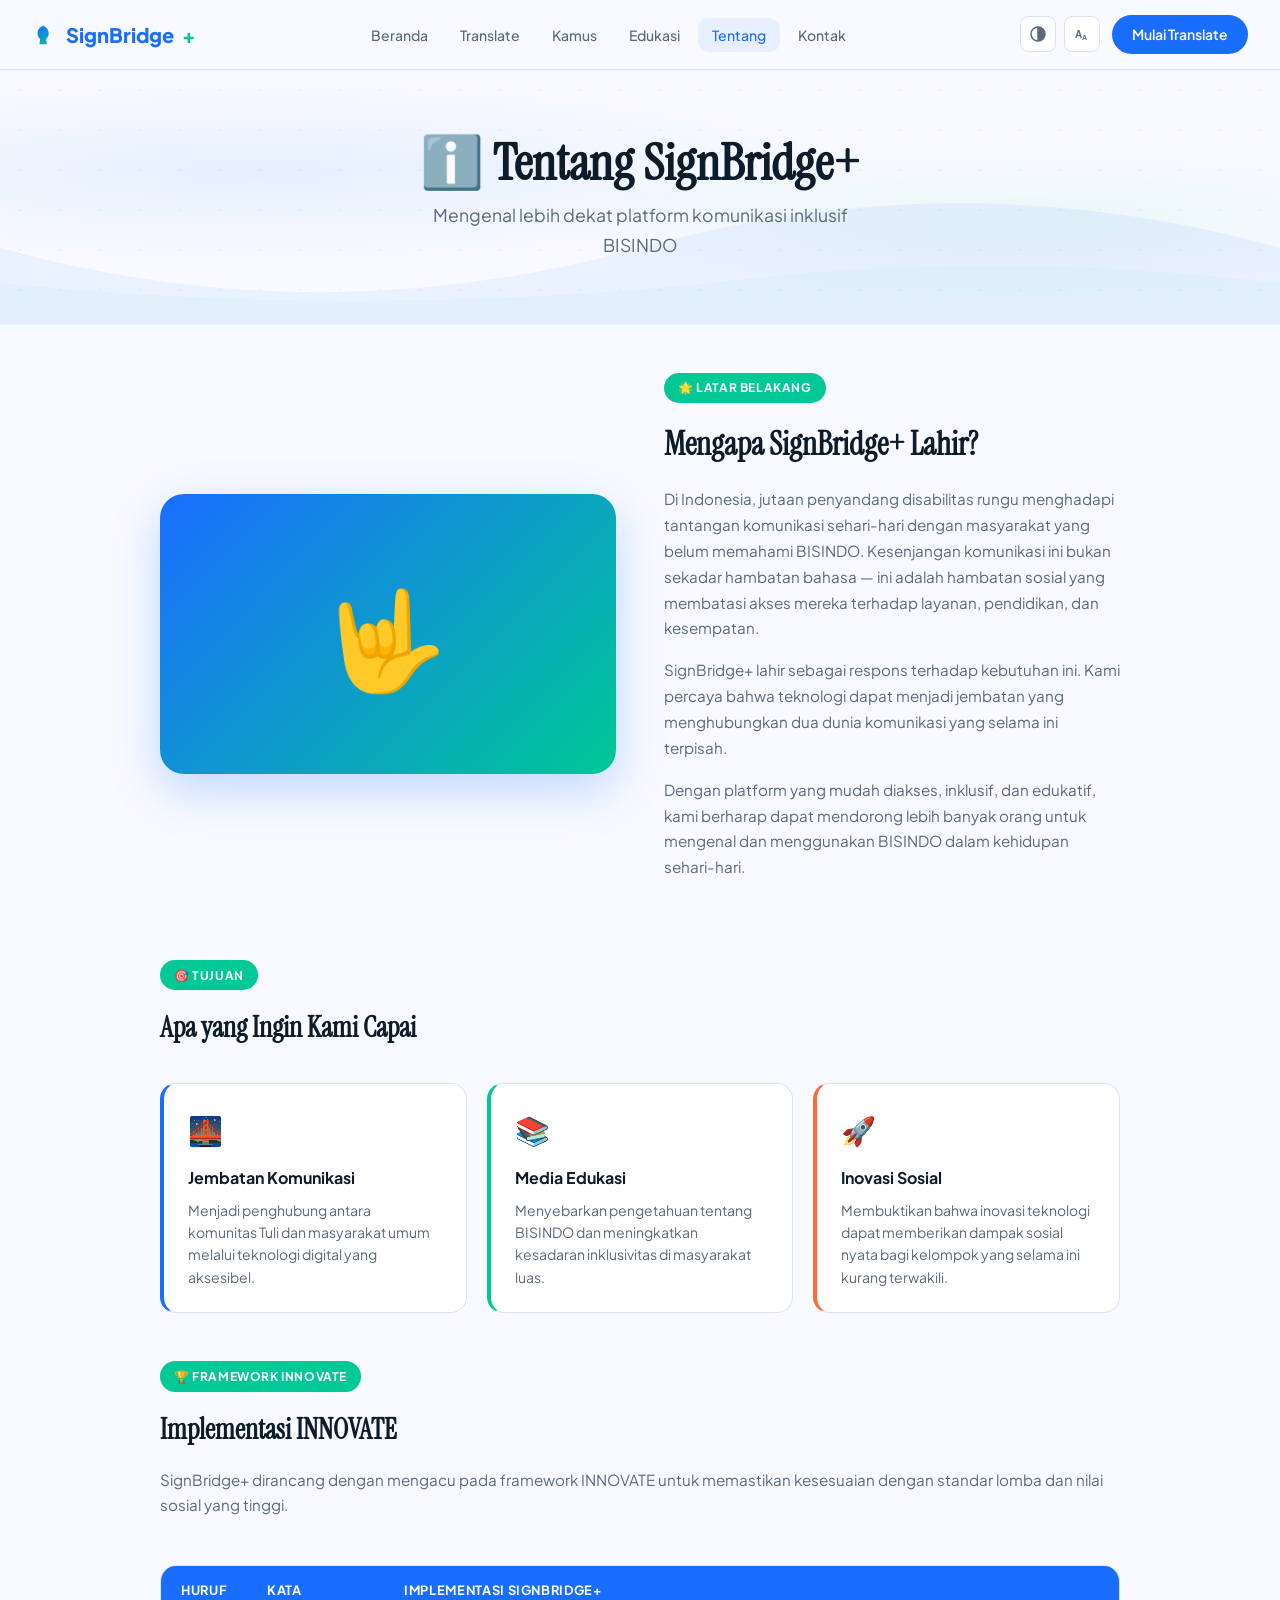
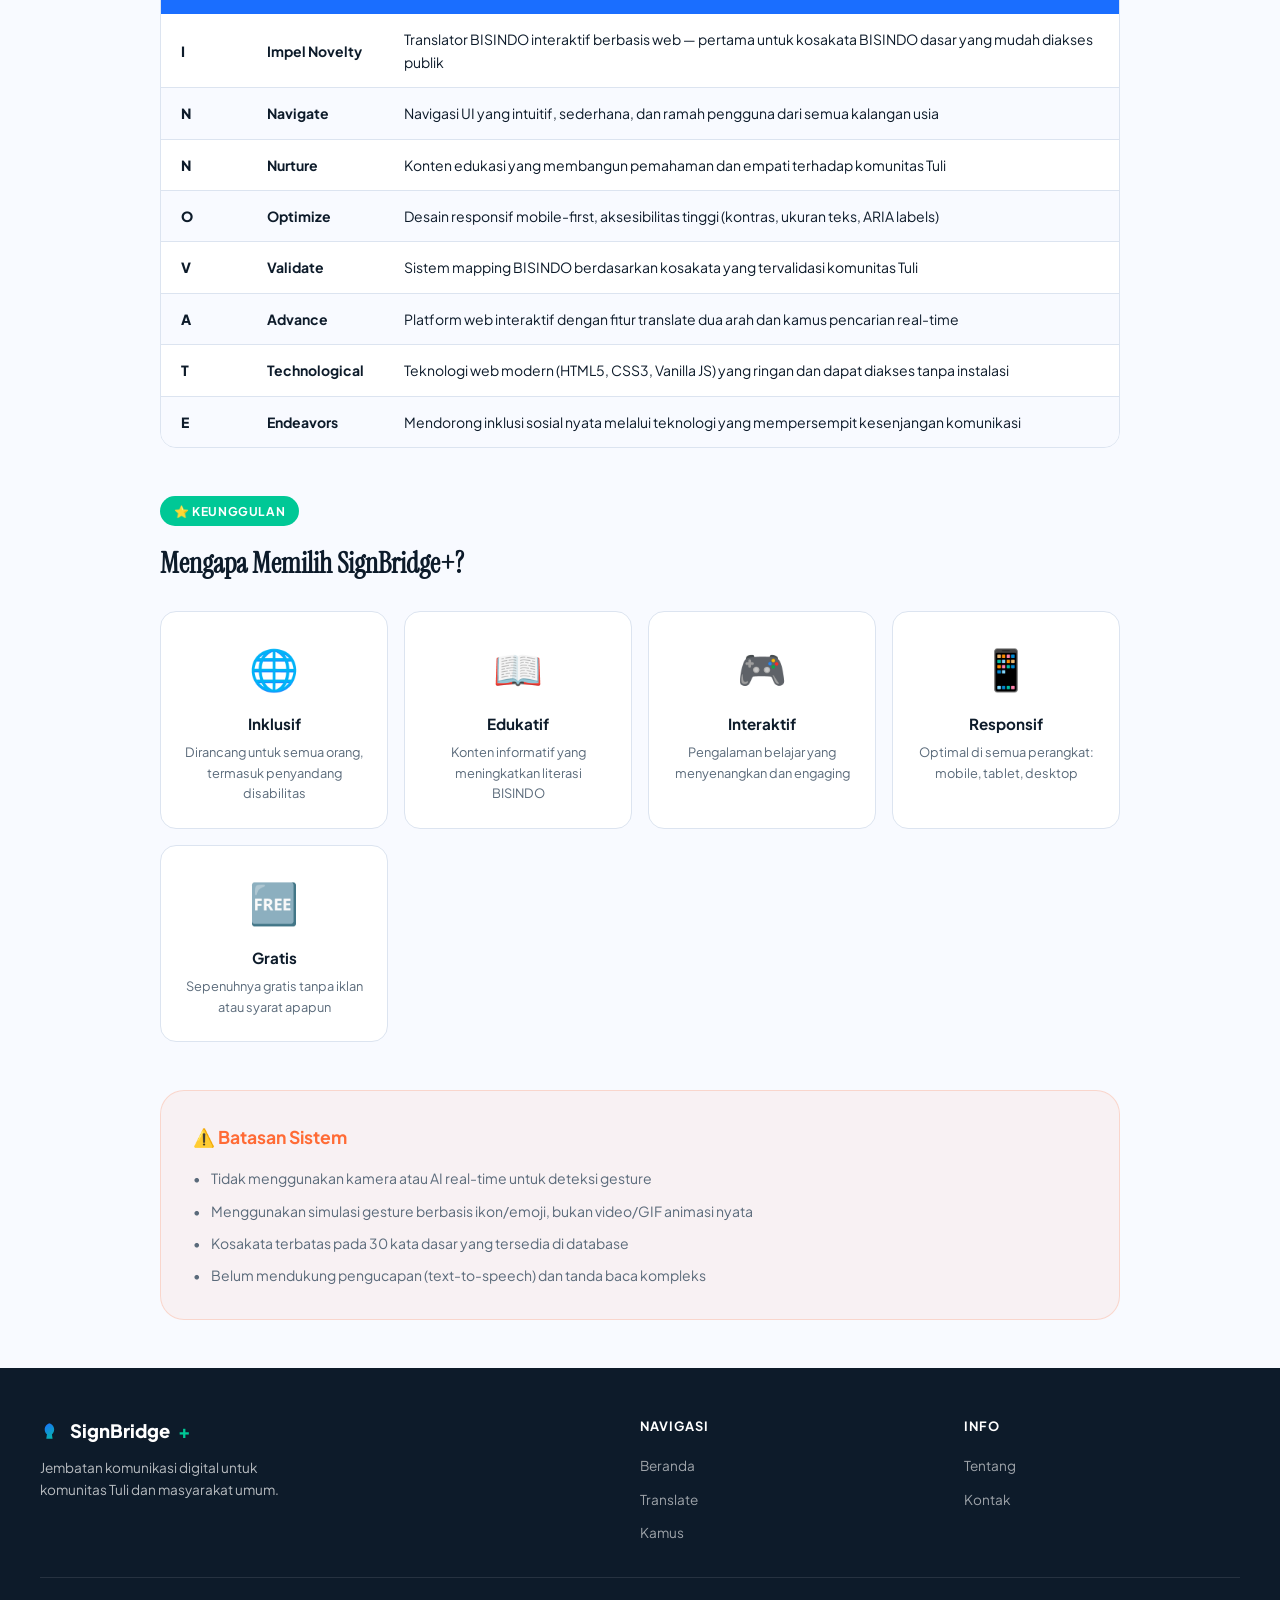
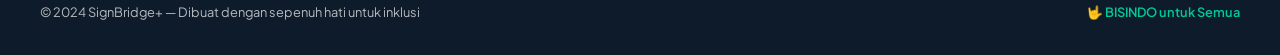
==== commit 41559310: "init" ====
--- a/about.html
+++ b/about.html
@@ -5,33 +5,15 @@
     <meta name="viewport" content="width=device-width, initial-scale=1.0" />
     <title>Tentang Kami — SignBridge+</title>
     <link rel="stylesheet" href="css/style.css" />
-    <link rel="stylesheet" href="css/home.css" /> <!-- konsisten dengan beranda -->
-    <link
-      rel="icon"
-      href="data:image/svg+xml,<svg xmlns='http://www.w3.org/2000/svg' viewBox='0 0 100 100'><text y='.9em' font-size='90'>🤟</text></svg>"
-    />
+    <link rel="stylesheet" href="css/home.css" />
+    <link rel="icon" href="data:image/svg+xml,<svg xmlns='http://www.w3.org/2000/svg' viewBox='0 0 100 100'><text y='.9em' font-size='90'>🤟</text></svg>" />
   </head>
   <body data-page="about">
     <nav class="navbar" role="navigation" aria-label="Menu utama">
       <a href="index.html" class="nav-brand">
         <svg width="26" height="26" viewBox="0 0 28 28" fill="none">
-          <path
-            d="M14 4C9.58 4 6 7.58 6 12c0 2.5 1.1 4.74 2.85 6.27L8 24h8l-.85-5.73C16.9 16.74 18 14.5 18 12c0-4.42-3.58-8-8-8z"
-            fill="url(#nb1)"
-          />
-          <defs>
-            <linearGradient
-              id="nb1"
-              x1="6"
-              y1="4"
-              x2="22"
-              y2="26"
-              gradientUnits="userSpaceOnUse"
-            >
-              <stop stop-color="#1A6EFF" />
-              <stop offset="1" stop-color="#00C896" />
-            </linearGradient>
-          </defs>
+          <path d="M14 4C9.58 4 6 7.58 6 12c0 2.5 1.1 4.74 2.85 6.27L8 24h8l-.85-5.73C16.9 16.74 18 14.5 18 12c0-4.42-3.58-8-8-8z" fill="url(#nb1)"/>
+          <defs><linearGradient id="nb1" x1="6" y1="4" x2="22" y2="26" gradientUnits="userSpaceOnUse"><stop stop-color="#1A6EFF"/><stop offset="1" stop-color="#00C896"/></linearGradient></defs>
         </svg>
         SignBridge<span class="brand-plus">+</span>
       </a>
@@ -40,60 +22,22 @@
         <li><a href="translate.html" class="nav-link">Translate</a></li>
         <li><a href="kamus.html" class="nav-link">Kamus</a></li>
         <li><a href="edukasi.html" class="nav-link">Edukasi</a></li>
-        <li>
-          <a href="about.html" class="nav-link active" aria-current="page"
-            >Tentang</a
-          >
-        </li>
+        <li><a href="about.html" class="nav-link active" aria-current="page">Tentang</a></li>
         <li><a href="contact.html" class="nav-link">Kontak</a></li>
       </ul>
       <div class="nav-actions">
         <div class="accessibility-bar">
-          <button
-            class="acc-btn"
-            id="btn-contrast"
-            title="Kontras Tinggi"
-            aria-label="Toggle kontras tinggi"
-          >
+          <button class="acc-btn" id="btn-contrast" title="Kontras Tinggi" aria-label="Toggle kontras tinggi">
             <svg width="16" height="16" viewBox="0 0 16 16" fill="none">
-              <circle
-                cx="8"
-                cy="8"
-                r="7"
-                stroke="currentColor"
-                stroke-width="1.5"
-              />
+              <circle cx="8" cy="8" r="7" stroke="currentColor" stroke-width="1.5" />
               <path d="M8 1v14" stroke="currentColor" stroke-width="1.5" />
               <path d="M8 1a7 7 0 0 1 0 14z" fill="currentColor" />
             </svg>
           </button>
-          <button
-            class="acc-btn"
-            id="btn-large-text"
-            title="Perbesar Teks"
-            aria-label="Toggle ukuran teks"
-          >
+          <button class="acc-btn" id="btn-large-text" title="Perbesar Teks" aria-label="Toggle ukuran teks">
             <svg width="16" height="16" viewBox="0 0 16 16" fill="none">
-              <text
-                x="1"
-                y="12"
-                font-size="10"
-                fill="currentColor"
-                font-family="sans-serif"
-                font-weight="700"
-              >
-                A
-              </text>
-              <text
-                x="8"
-                y="14"
-                font-size="7"
-                fill="currentColor"
-                font-family="sans-serif"
-                font-weight="700"
-              >
-                A
-              </text>
+              <text x="1" y="12" font-size="10" fill="currentColor" font-family="sans-serif" font-weight="700">A</text>
+              <text x="8" y="14" font-size="7" fill="currentColor" font-family="sans-serif" font-weight="700">A</text>
             </svg>
           </button>
         </div>
@@ -114,7 +58,6 @@
     </div>
 
     <main>
-      <!-- HERO SECTION konsisten dengan beranda -->
       <header class="hero" style="min-height: auto; padding: 4rem 2rem;">
         <div class="hero-bg" aria-hidden="true">
           <svg class="wave-svg" viewBox="0 0 1440 320" preserveAspectRatio="none" xmlns="http://www.w3.org/2000/svg">
@@ -137,16 +80,14 @@
           <div class="about-intro">
             <div class="about-visual" aria-hidden="true">🤟</div>
             <div class="about-text">
-              <div class="section-badge" style="margin-bottom: 1rem">
-                🌟 Latar Belakang
-              </div>
+              <div class="section-badge" style="margin-bottom: 1rem">🌟 Latar Belakang</div>
               <h2>Mengapa SignBridge+ Lahir?</h2>
               <p>
-                Di Indonesia, jutaan teman tuli menghadapi tantangan komunikasi
-                sehari-hari dengan masyarakat yang belum memahami BISINDO.
-                Kesenjangan komunikasi ini bukan sekadar hambatan bahasa — ini
-                adalah hambatan sosial yang membatasi akses mereka terhadap
-                layanan, pendidikan, dan kesempatan.
+                Di Indonesia, jutaan penyandang disabilitas rungu menghadapi
+                tantangan komunikasi sehari-hari dengan masyarakat yang belum
+                memahami BISINDO. Kesenjangan komunikasi ini bukan sekadar
+                hambatan bahasa — ini adalah hambatan sosial yang membatasi
+                akses mereka terhadap layanan, pendidikan, dan kesempatan.
               </p>
               <p>
                 SignBridge+ lahir sebagai respons terhadap kebutuhan ini. Kami
@@ -163,112 +104,31 @@
 
           <!-- Tujuan -->
           <div style="margin-bottom: 3rem">
-            <div class="section-badge" style="margin-bottom: 1rem">
-              🎯 Tujuan
-            </div>
-            <h2
-              style="
-                font-family: var(--font-display);
-                font-size: 1.75rem;
-                margin-bottom: 2rem;
-              "
-            >
-              Apa yang Ingin Kami Capai
-            </h2>
-            <div
-              style="
-                display: grid;
-                grid-template-columns: repeat(auto-fit, minmax(260px, 1fr));
-                gap: 1.25rem;
-              "
-            >
-              <div
-                style="
-                  background: var(--surface);
-                  border-radius: var(--radius);
-                  padding: 1.5rem;
-                  border: 1px solid var(--border);
-                  border-left: 4px solid var(--primary);
-                "
-              >
-                <div
-                  style="font-size: 1.75rem; margin-bottom: 0.75rem"
-                  aria-hidden="true"
-                >
-                  🌉
-                </div>
-                <h3 style="font-size: 1rem; margin-bottom: 0.5rem">
-                  Jembatan Komunikasi
-                </h3>
-                <p
-                  style="
-                    font-size: 0.875rem;
-                    color: var(--text-muted);
-                    line-height: 1.6;
-                  "
-                >
-                  Menjadi penghubung antara komunitas tuli dan masyarakat umum
+            <div class="section-badge" style="margin-bottom: 1rem">🎯 Tujuan</div>
+            <h2 style="font-family: var(--font-display); font-size: 1.75rem; margin-bottom: 2rem;">Apa yang Ingin Kami Capai</h2>
+            <div style="display: grid; grid-template-columns: repeat(auto-fit, minmax(260px, 1fr)); gap: 1.25rem;">
+              <div style="background: var(--surface); border-radius: var(--radius); padding: 1.5rem; border: 1px solid var(--border); border-left: 4px solid var(--primary);">
+                <div style="font-size: 1.75rem; margin-bottom: 0.75rem" aria-hidden="true">🌉</div>
+                <h3 style="font-size: 1rem; margin-bottom: 0.5rem">Jembatan Komunikasi</h3>
+                <p style="font-size: 0.875rem; color: var(--text-muted); line-height: 1.6;">
+                  Menjadi penghubung antara komunitas Tuli dan masyarakat umum
                   melalui teknologi digital yang aksesibel.
                 </p>
               </div>
-
-              <div
-                style="
-                  background: var(--surface);
-                  border-radius: var(--radius);
-                  padding: 1.5rem;
-                  border: 1px solid var(--border);
-                  border-left: 4px solid var(--accent);
-                "
-              >
-                <div
-                  style="font-size: 1.75rem; margin-bottom: 0.75rem"
-                  aria-hidden="true"
-                >
-                  📚
-                </div>
-                <h3 style="font-size: 1rem; margin-bottom: 0.5rem">
-                  Media Edukasi
-                </h3>
-                <p
-                  style="
-                    font-size: 0.875rem;
-                    color: var(--text-muted);
-                    line-height: 1.6;
-                  "
-                >
+              <div style="background: var(--surface); border-radius: var(--radius); padding: 1.5rem; border: 1px solid var(--border); border-left: 4px solid var(--accent);">
+                <div style="font-size: 1.75rem; margin-bottom: 0.75rem" aria-hidden="true">📚</div>
+                <h3 style="font-size: 1rem; margin-bottom: 0.5rem">Media Edukasi</h3>
+                <p style="font-size: 0.875rem; color: var(--text-muted); line-height: 1.6;">
                   Menyebarkan pengetahuan tentang BISINDO dan meningkatkan
                   kesadaran inklusivitas di masyarakat luas.
                 </p>
               </div>
-
-              <div
-                style="
-                  background: var(--surface);
-                  border-radius: var(--radius);
-                  padding: 1.5rem;
-                  border: 1px solid var(--border);
-                  border-left: 4px solid var(--warning);
-                "
-              >
-                <div
-                  style="font-size: 1.75rem; margin-bottom: 0.75rem"
-                  aria-hidden="true"
-                >
-                  🚀
-                </div>
-                <h3 style="font-size: 1rem; margin-bottom: 0.5rem">
-                  Inovasi Sosial
-                </h3>
-                <p
-                  style="
-                    font-size: 0.875rem;
-                    color: var(--text-muted);
-                    line-height: 1.6;
-                  "
-                >
+              <div style="background: var(--surface); border-radius: var(--radius); padding: 1.5rem; border: 1px solid var(--border); border-left: 4px solid var(--warning);">
+                <div style="font-size: 1.75rem; margin-bottom: 0.75rem" aria-hidden="true">🚀</div>
+                <h3 style="font-size: 1rem; margin-bottom: 0.5rem">Inovasi Sosial</h3>
+                <p style="font-size: 0.875rem; color: var(--text-muted); line-height: 1.6;">
                   Membuktikan bahwa inovasi teknologi dapat memberikan dampak
-                  sosial nyata bagi kelompok yang selama ini tersisih.
+                  sosial nyata bagi kelompok yang selama ini kurang terwakili.
                 </p>
               </div>
             </div>
@@ -276,36 +136,13 @@
 
           <!-- INNOVATE Framework -->
           <div>
-            <div class="section-badge" style="margin-bottom: 1rem">
-              🏆 Framework INNOVATE
-            </div>
-            <h2
-              style="
-                font-family: var(--font-display);
-                font-size: 1.75rem;
-                margin-bottom: 1rem;
-              "
-            >
-              Implementasi INNOVATE
-            </h2>
-            <p
-              style="
-                color: var(--text-muted);
-                font-size: 0.95rem;
-                margin-bottom: 1.5rem;
-                line-height: 1.6;
-              "
-            >
+            <div class="section-badge" style="margin-bottom: 1rem">🏆 Framework INNOVATE</div>
+            <h2 style="font-family: var(--font-display); font-size: 1.75rem; margin-bottom: 1rem;">Implementasi INNOVATE</h2>
+            <p style="color: var(--text-muted); font-size: 0.95rem; margin-bottom: 1.5rem; line-height: 1.6;">
               SignBridge+ dirancang dengan mengacu pada framework INNOVATE untuk
-              memastikan kesesuaian dengan standar lomba dan nilai sosial yang
-              tinggi.
+              memastikan kesesuaian dengan standar lomba dan nilai sosial yang tinggi.
             </p>
-
-            <table
-              class="innovate-table"
-              role="table"
-              aria-label="Tabel implementasi INNOVATE"
-            >
+            <table class="innovate-table" role="table" aria-label="Tabel implementasi INNOVATE">
               <thead>
                 <tr>
                   <th scope="col">Huruf</th>
@@ -317,66 +154,42 @@
                 <tr>
                   <td class="innovate-letter">I</td>
                   <td><strong>Impel Novelty</strong></td>
-                  <td>
-                    Translator BISINDO interaktif berbasis web — pertama untuk
-                    kosakata BISINDO dasar yang mudah diakses publik
-                  </td>
+                  <td>Translator BISINDO interaktif berbasis web — pertama untuk kosakata BISINDO dasar yang mudah diakses publik</td>
                 </tr>
                 <tr>
                   <td class="innovate-letter">N</td>
                   <td><strong>Navigate</strong></td>
-                  <td>
-                    Navigasi UI yang intuitif, sederhana, dan ramah pengguna
-                    dari semua kalangan usia
-                  </td>
+                  <td>Navigasi UI yang intuitif, sederhana, dan ramah pengguna dari semua kalangan usia</td>
                 </tr>
                 <tr>
                   <td class="innovate-letter">N</td>
                   <td><strong>Nurture</strong></td>
-                  <td>
-                    Konten edukasi yang membangun pemahaman dan empati terhadap
-                    komunitas tuli
-                  </td>
+                  <td>Konten edukasi yang membangun pemahaman dan empati terhadap komunitas Tuli</td>
                 </tr>
                 <tr>
                   <td class="innovate-letter">O</td>
                   <td><strong>Optimize</strong></td>
-                  <td>
-                    Desain responsif mobile-first, aksesibilitas tinggi
-                    (kontras, ukuran teks, ARIA labels)
-                  </td>
+                  <td>Desain responsif mobile-first, aksesibilitas tinggi (kontras, ukuran teks, ARIA labels)</td>
                 </tr>
                 <tr>
                   <td class="innovate-letter">V</td>
                   <td><strong>Validate</strong></td>
-                  <td>
-                    Sistem mapping BISINDO berdasarkan kosakata yang tervalidasi
-                    komunitas tuli
-                  </td>
+                  <td>Sistem mapping BISINDO berdasarkan kosakata yang tervalidasi komunitas Tuli</td>
                 </tr>
                 <tr>
                   <td class="innovate-letter">A</td>
                   <td><strong>Advance</strong></td>
-                  <td>
-                    Platform web interaktif dengan fitur translate dua arah dan
-                    kamus pencarian real-time
-                  </td>
+                  <td>Platform web interaktif dengan fitur translate dua arah dan kamus pencarian real-time</td>
                 </tr>
                 <tr>
                   <td class="innovate-letter">T</td>
                   <td><strong>Technological</strong></td>
-                  <td>
-                    Teknologi web modern (HTML5, CSS3, Vanilla JS) yang ringan
-                    dan dapat diakses tanpa instalasi
-                  </td>
+                  <td>Teknologi web modern (HTML5, CSS3, Vanilla JS) yang ringan dan dapat diakses tanpa instalasi</td>
                 </tr>
                 <tr>
                   <td class="innovate-letter">E</td>
                   <td><strong>Endeavors</strong></td>
-                  <td>
-                    Mendorong inklusi sosial nyata melalui teknologi yang
-                    mempersempit kesenjangan komunikasi
-                  </td>
+                  <td>Mendorong inklusi sosial nyata melalui teknologi yang mempersempit kesenjangan komunikasi</td>
                 </tr>
               </tbody>
             </table>
@@ -384,212 +197,52 @@
 
           <!-- Keunggulan -->
           <div style="margin-top: 3rem">
-            <div class="section-badge" style="margin-bottom: 1rem">
-              ⭐ Keunggulan
-            </div>
-            <h2
-              style="
-                font-family: var(--font-display);
-                font-size: 1.75rem;
-                margin-bottom: 1.5rem;
-              "
-            >
-              Mengapa Memilih SignBridge+?
-            </h2>
-            <div
-              style="
-                display: grid;
-                grid-template-columns: repeat(auto-fit, minmax(200px, 1fr));
-                gap: 1rem;
-              "
-            >
-              <div
-                style="
-                  text-align: center;
-                  padding: 1.5rem;
-                  background: var(--surface);
-                  border-radius: var(--radius);
-                  border: 1px solid var(--border);
-                "
-              >
-                <div
-                  style="font-size: 2.5rem; margin-bottom: 0.75rem"
-                  aria-hidden="true"
-                >
-                  🌐
-                </div>
-                <h4 style="font-size: 0.95rem; margin-bottom: 0.375rem">
-                  Inklusif
-                </h4>
-                <p style="font-size: 0.8rem; color: var(--text-muted)">
-                  Dirancang untuk semua orang, termasuk penyandang disabilitas
-                </p>
-              </div>
-              <div
-                style="
-                  text-align: center;
-                  padding: 1.5rem;
-                  background: var(--surface);
-                  border-radius: var(--radius);
-                  border: 1px solid var(--border);
-                "
-              >
-                <div
-                  style="font-size: 2.5rem; margin-bottom: 0.75rem"
-                  aria-hidden="true"
-                >
-                  📖
-                </div>
-                <h4 style="font-size: 0.95rem; margin-bottom: 0.375rem">
-                  Edukatif
-                </h4>
-                <p style="font-size: 0.8rem; color: var(--text-muted)">
-                  Konten informatif yang meningkatkan literasi BISINDO
-                </p>
-              </div>
-              <div
-                style="
-                  text-align: center;
-                  padding: 1.5rem;
-                  background: var(--surface);
-                  border-radius: var(--radius);
-                  border: 1px solid var(--border);
-                "
-              >
-                <div
-                  style="font-size: 2.5rem; margin-bottom: 0.75rem"
-                  aria-hidden="true"
-                >
-                  🎮
-                </div>
-                <h4 style="font-size: 0.95rem; margin-bottom: 0.375rem">
-                  Interaktif
-                </h4>
-                <p style="font-size: 0.8rem; color: var(--text-muted)">
-                  Pengalaman belajar yang menyenangkan dan engaging
-                </p>
-              </div>
-              <div
-                style="
-                  text-align: center;
-                  padding: 1.5rem;
-                  background: var(--surface);
-                  border-radius: var(--radius);
-                  border: 1px solid var(--border);
-                "
-              >
-                <div
-                  style="font-size: 2.5rem; margin-bottom: 0.75rem"
-                  aria-hidden="true"
-                >
-                  📱
-                </div>
-                <h4 style="font-size: 0.95rem; margin-bottom: 0.375rem">
-                  Responsif
-                </h4>
-                <p style="font-size: 0.8rem; color: var(--text-muted)">
-                  Optimal di semua perangkat: mobile, tablet, desktop
-                </p>
-              </div>
-              <div
-                style="
-                  text-align: center;
-                  padding: 1.5rem;
-                  background: var(--surface);
-                  border-radius: var(--radius);
-                  border: 1px solid var(--border);
-                "
-              >
-                <div
-                  style="font-size: 2.5rem; margin-bottom: 0.75rem"
-                  aria-hidden="true"
-                >
-                  🆓
-                </div>
-                <h4 style="font-size: 0.95rem; margin-bottom: 0.375rem">
-                  Gratis
-                </h4>
-                <p style="font-size: 0.8rem; color: var(--text-muted)">
-                  Sepenuhnya gratis tanpa iklan atau syarat apapun
-                </p>
+            <div class="section-badge" style="margin-bottom: 1rem">⭐ Keunggulan</div>
+            <h2 style="font-family: var(--font-display); font-size: 1.75rem; margin-bottom: 1.5rem;">Mengapa Memilih SignBridge+?</h2>
+            <div style="display: grid; grid-template-columns: repeat(auto-fit, minmax(200px, 1fr)); gap: 1rem;">
+              <div style="text-align: center; padding: 1.5rem; background: var(--surface); border-radius: var(--radius); border: 1px solid var(--border);">
+                <div style="font-size: 2.5rem; margin-bottom: 0.75rem" aria-hidden="true">🌐</div>
+                <h4 style="font-size: 0.95rem; margin-bottom: 0.375rem">Inklusif</h4>
+                <p style="font-size: 0.8rem; color: var(--text-muted)">Dirancang untuk semua orang, termasuk penyandang disabilitas</p>
+              </div>
+              <div style="text-align: center; padding: 1.5rem; background: var(--surface); border-radius: var(--radius); border: 1px solid var(--border);">
+                <div style="font-size: 2.5rem; margin-bottom: 0.75rem" aria-hidden="true">📖</div>
+                <h4 style="font-size: 0.95rem; margin-bottom: 0.375rem">Edukatif</h4>
+                <p style="font-size: 0.8rem; color: var(--text-muted)">Konten informatif yang meningkatkan literasi BISINDO</p>
+              </div>
+              <div style="text-align: center; padding: 1.5rem; background: var(--surface); border-radius: var(--radius); border: 1px solid var(--border);">
+                <div style="font-size: 2.5rem; margin-bottom: 0.75rem" aria-hidden="true">🎮</div>
+                <h4 style="font-size: 0.95rem; margin-bottom: 0.375rem">Interaktif</h4>
+                <p style="font-size: 0.8rem; color: var(--text-muted)">Pengalaman belajar yang menyenangkan dan engaging</p>
+              </div>
+              <div style="text-align: center; padding: 1.5rem; background: var(--surface); border-radius: var(--radius); border: 1px solid var(--border);">
+                <div style="font-size: 2.5rem; margin-bottom: 0.75rem" aria-hidden="true">📱</div>
+                <h4 style="font-size: 0.95rem; margin-bottom: 0.375rem">Responsif</h4>
+                <p style="font-size: 0.8rem; color: var(--text-muted)">Optimal di semua perangkat: mobile, tablet, desktop</p>
+              </div>
+              <div style="text-align: center; padding: 1.5rem; background: var(--surface); border-radius: var(--radius); border: 1px solid var(--border);">
+                <div style="font-size: 2.5rem; margin-bottom: 0.75rem" aria-hidden="true">🆓</div>
+                <h4 style="font-size: 0.95rem; margin-bottom: 0.375rem">Gratis</h4>
+                <p style="font-size: 0.8rem; color: var(--text-muted)">Sepenuhnya gratis tanpa iklan atau syarat apapun</p>
               </div>
             </div>
           </div>
 
           <!-- Batasan -->
-          <div
-            style="
-              margin-top: 3rem;
-              background: rgba(255, 107, 53, 0.06);
-              border: 1px solid rgba(255, 107, 53, 0.2);
-              border-radius: var(--radius-lg);
-              padding: 2rem;
-            "
-          >
-            <h3
-              style="
-                font-size: 1.1rem;
-                margin-bottom: 1rem;
-                color: var(--warning);
-              "
-            >
-              ⚠️ Batasan Sistem
-            </h3>
-            <ul
-              style="
-                list-style: none;
-                display: flex;
-                flex-direction: column;
-                gap: 0.625rem;
-              "
-            >
-              <li
-                style="
-                  display: flex;
-                  align-items: flex-start;
-                  gap: 0.625rem;
-                  font-size: 0.875rem;
-                  color: var(--text-muted);
-                "
-              >
-                <span aria-hidden="true">•</span> Tidak menggunakan kamera atau
-                AI real-time untuk deteksi gesture
-              </li>
-              <li
-                style="
-                  display: flex;
-                  align-items: flex-start;
-                  gap: 0.625rem;
-                  font-size: 0.875rem;
-                  color: var(--text-muted);
-                "
-              >
-                <span aria-hidden="true">•</span> Menggunakan simulasi gesture
-                berbasis ikon/emoji, bukan video/GIF animasi nyata
-              </li>
-              <li
-                style="
-                  display: flex;
-                  align-items: flex-start;
-                  gap: 0.625rem;
-                  font-size: 0.875rem;
-                  color: var(--text-muted);
-                "
-              >
-                <span aria-hidden="true">•</span> Kosakata terbatas pada 30 kata
-                dasar yang tersedia di database
-              </li>
-              <li
-                style="
-                  display: flex;
-                  align-items: flex-start;
-                  gap: 0.625rem;
-                  font-size: 0.875rem;
-                  color: var(--text-muted);
-                "
-              >
-                <span aria-hidden="true">•</span> Belum mendukung pengucapan
-                (text-to-speech) dan tanda baca kompleks
+          <div style="margin-top: 3rem; background: rgba(255, 107, 53, 0.06); border: 1px solid rgba(255, 107, 53, 0.2); border-radius: var(--radius-lg); padding: 2rem;">
+            <h3 style="font-size: 1.1rem; margin-bottom: 1rem; color: var(--warning);">⚠️ Batasan Sistem</h3>
+            <ul style="list-style: none; display: flex; flex-direction: column; gap: 0.625rem;">
+              <li style="display: flex; align-items: flex-start; gap: 0.625rem; font-size: 0.875rem; color: var(--text-muted);">
+                <span aria-hidden="true">•</span> Tidak menggunakan kamera atau AI real-time untuk deteksi gesture
+              </li>
+              <li style="display: flex; align-items: flex-start; gap: 0.625rem; font-size: 0.875rem; color: var(--text-muted);">
+                <span aria-hidden="true">•</span> Menggunakan simulasi gesture berbasis ikon/emoji, bukan video/GIF animasi nyata
+              </li>
+              <li style="display: flex; align-items: flex-start; gap: 0.625rem; font-size: 0.875rem; color: var(--text-muted);">
+                <span aria-hidden="true">•</span> Kosakata terbatas pada 30 kata dasar yang tersedia di database
+              </li>
+              <li style="display: flex; align-items: flex-start; gap: 0.625rem; font-size: 0.875rem; color: var(--text-muted);">
+                <span aria-hidden="true">•</span> Belum mendukung pengucapan (text-to-speech) dan tanda baca kompleks
               </li>
             </ul>
           </div>
@@ -597,7 +250,6 @@
       </section>
     </main>
 
-    <!-- FOOTER konsisten dengan beranda -->
     <footer role="contentinfo">
       <div class="footer-container">
         <div class="footer-top">
@@ -609,9 +261,7 @@
               </svg>
               SignBridge<span style="color: var(--accent)">+</span>
             </div>
-            <p class="footer-desc">
-              Jembatan komunikasi digital untuk teman tuli dan masyarakat umum.
-            </p>
+            <p class="footer-desc">Jembatan komunikasi digital untuk komunitas Tuli dan masyarakat umum.</p>
           </div>
           <div class="footer-col">
             <h4>Navigasi</h4>
@@ -630,11 +280,8 @@
           </div>
         </div>
         <div class="footer-bottom">
-          <span
-            >© 2024 SignBridge+ — Dibuat dengan
-            <span class="footer-heart">❤️</span> untuk inklusi</span
-          >
-          <span>🤟 BISINDO untuk Semua</span>
+          <span>© 2024 SignBridge+ &mdash; Dibuat dengan sepenuh hati untuk inklusi</span>
+          <span style="color: var(--accent); font-weight: 600;">🤟 BISINDO untuk Semua</span>
         </div>
       </div>
     </footer>
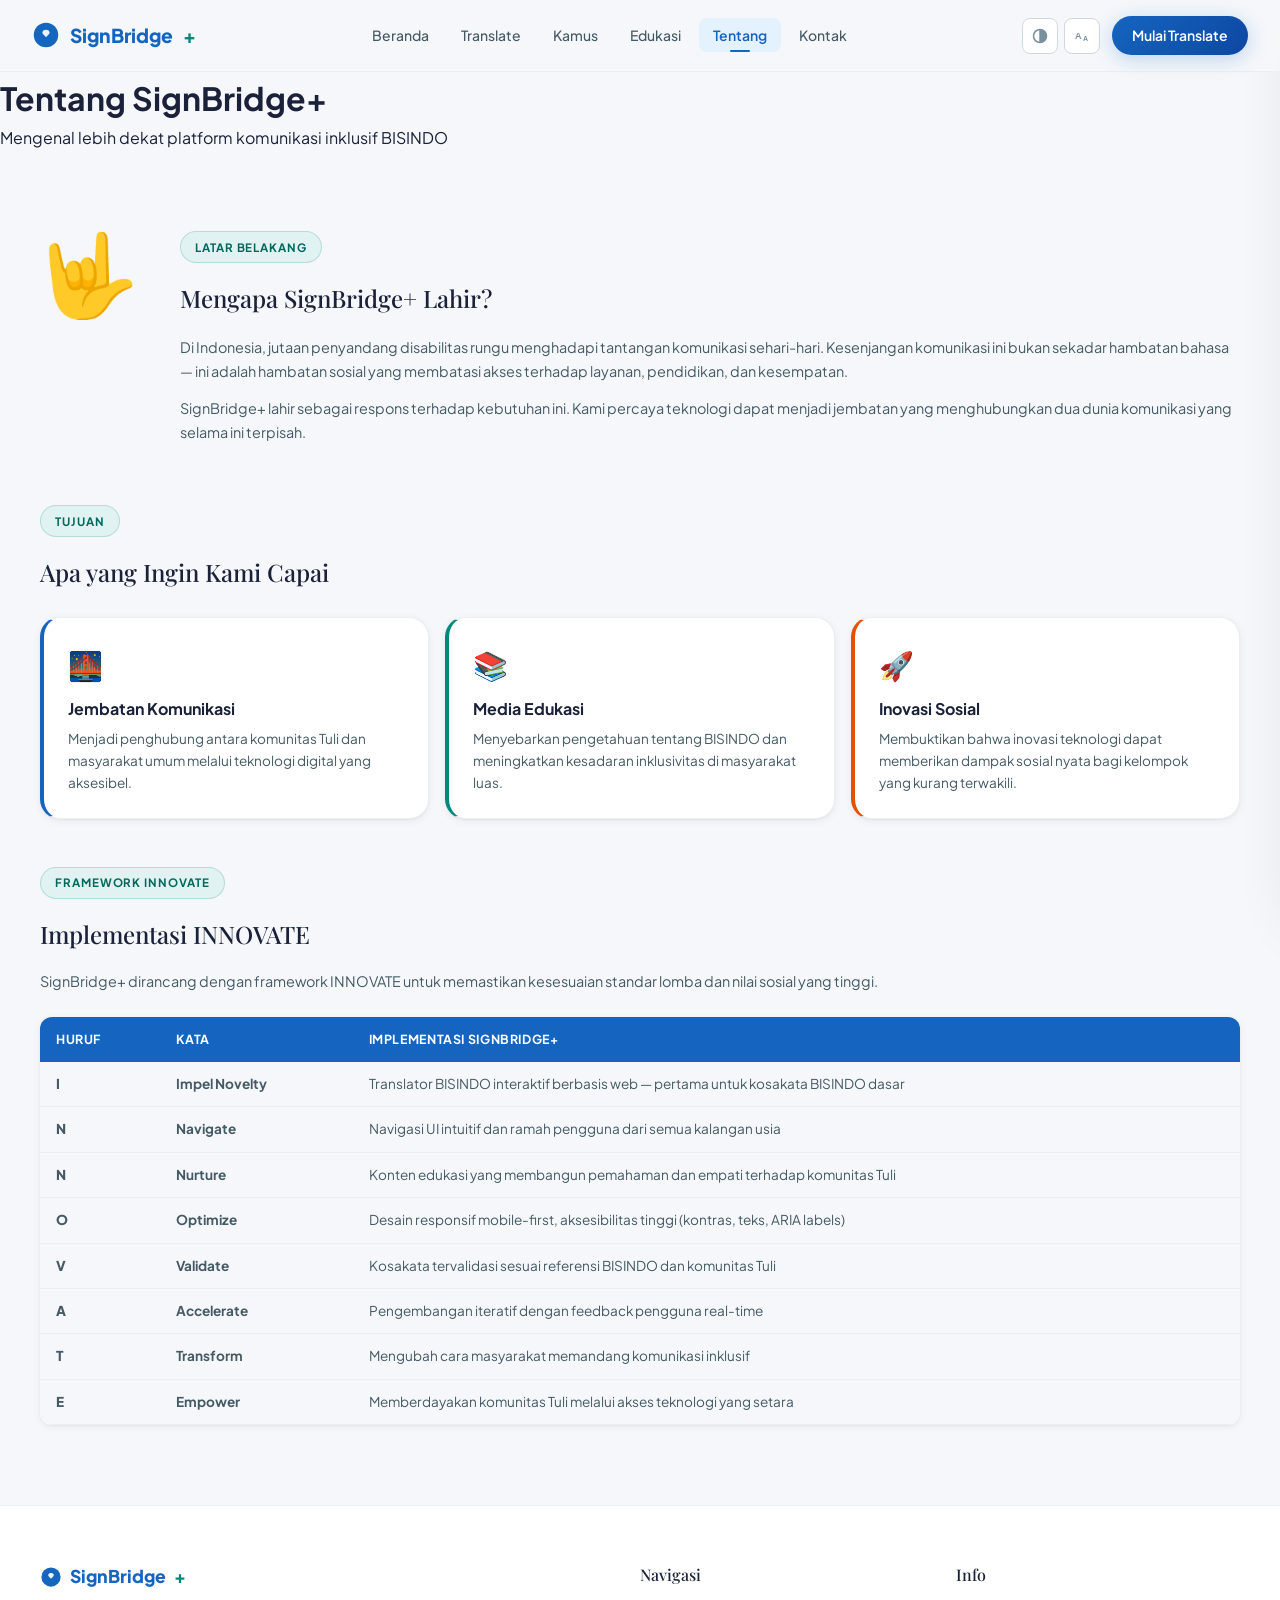
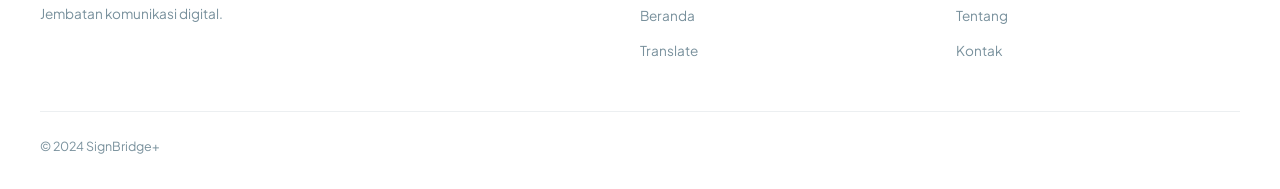
==== commit 7a59577a: "init" ====
--- a/about.html
+++ b/about.html
@@ -3,248 +3,356 @@
   <head>
     <meta charset="UTF-8" />
     <meta name="viewport" content="width=device-width, initial-scale=1.0" />
-    <title>Tentang Kami — SignBridge+</title>
+    <title>Tentang — SignBridge+</title>
     <link rel="stylesheet" href="css/style.css" />
     <link rel="stylesheet" href="css/home.css" />
-    <link rel="icon" href="data:image/svg+xml,<svg xmlns='http://www.w3.org/2000/svg' viewBox='0 0 100 100'><text y='.9em' font-size='90'>🤟</text></svg>" />
+    <link rel="stylesheet" href="css/pages.css" />
+    <link
+      rel="icon"
+      href="data:image/svg+xml,<svg xmlns='http://www.w3.org/2000/svg' viewBox='0 0 100 100'><text y='.9em' font-size='90'>🤟</text></svg>"
+    />
   </head>
   <body data-page="about">
+    <a href="#main-content" class="skip-link">Langsung ke konten utama</a>
     <nav class="navbar" role="navigation" aria-label="Menu utama">
-      <a href="index.html" class="nav-brand">
-        <svg width="26" height="26" viewBox="0 0 28 28" fill="none">
-          <path d="M14 4C9.58 4 6 7.58 6 12c0 2.5 1.1 4.74 2.85 6.27L8 24h8l-.85-5.73C16.9 16.74 18 14.5 18 12c0-4.42-3.58-8-8-8z" fill="url(#nb1)"/>
-          <defs><linearGradient id="nb1" x1="6" y1="4" x2="22" y2="26" gradientUnits="userSpaceOnUse"><stop stop-color="#1A6EFF"/><stop offset="1" stop-color="#00C896"/></linearGradient></defs>
-        </svg>
-        SignBridge<span class="brand-plus">+</span>
-      </a>
+      <a href="index.html" class="nav-brand"
+        ><svg width="28" height="28" viewBox="0 0 32 32" fill="none">
+          <circle cx="16" cy="16" r="14" fill="url(#bg5)" />
+          <path
+            d="M16 10c-2 0-3.5 1-4 2.5-.3.8 0 1.7.5 2.3l3 3.2c.3.3.7.3 1 0l3-3.2c.5-.6.8-1.5.5-2.3-.5-1.5-2-2.5-4-2.5z"
+            fill="white"
+            opacity="0.9"
+          />
+          <defs>
+            <linearGradient id="bg5" x1="0" y1="0" x2="32" y2="32">
+              <stop stop-color="#1565C0" />
+              <stop offset="1" stop-color="#00897B" />
+            </linearGradient>
+          </defs></svg
+        >SignBridge<span class="brand-plus">+</span></a
+      >
       <ul class="nav-menu" role="list">
         <li><a href="index.html" class="nav-link">Beranda</a></li>
         <li><a href="translate.html" class="nav-link">Translate</a></li>
         <li><a href="kamus.html" class="nav-link">Kamus</a></li>
         <li><a href="edukasi.html" class="nav-link">Edukasi</a></li>
-        <li><a href="about.html" class="nav-link active" aria-current="page">Tentang</a></li>
+        <li>
+          <a href="about.html" class="nav-link active" aria-current="page"
+            >Tentang</a
+          >
+        </li>
         <li><a href="contact.html" class="nav-link">Kontak</a></li>
       </ul>
       <div class="nav-actions">
-        <div class="accessibility-bar">
-          <button class="acc-btn" id="btn-contrast" title="Kontras Tinggi" aria-label="Toggle kontras tinggi">
+        <div class="accessibility-bar" role="group" aria-label="Aksesibilitas">
+          <button
+            class="acc-btn"
+            id="btn-contrast"
+            title="Kontras Tinggi"
+            aria-label="Toggle kontras tinggi"
+          >
             <svg width="16" height="16" viewBox="0 0 16 16" fill="none">
-              <circle cx="8" cy="8" r="7" stroke="currentColor" stroke-width="1.5" />
-              <path d="M8 1v14" stroke="currentColor" stroke-width="1.5" />
-              <path d="M8 1a7 7 0 0 1 0 14z" fill="currentColor" />
-            </svg>
-          </button>
-          <button class="acc-btn" id="btn-large-text" title="Perbesar Teks" aria-label="Toggle ukuran teks">
+              <circle
+                cx="8"
+                cy="8"
+                r="6.5"
+                stroke="currentColor"
+                stroke-width="1.5"
+              />
+              <path d="M8 1.5v13" stroke="currentColor" stroke-width="1.5" />
+              <path d="M8 1.5a6.5 6.5 0 0 1 0 13z" fill="currentColor" />
+            </svg></button
+          ><button
+            class="acc-btn"
+            id="btn-large-text"
+            title="Perbesar Teks"
+            aria-label="Toggle ukuran teks besar"
+          >
             <svg width="16" height="16" viewBox="0 0 16 16" fill="none">
-              <text x="1" y="12" font-size="10" fill="currentColor" font-family="sans-serif" font-weight="700">A</text>
-              <text x="8" y="14" font-size="7" fill="currentColor" font-family="sans-serif" font-weight="700">A</text>
+              <text
+                x="1"
+                y="11"
+                font-size="9"
+                fill="currentColor"
+                font-family="sans-serif"
+                font-weight="700"
+              >
+                A
+              </text>
+              <text
+                x="9"
+                y="13"
+                font-size="7"
+                fill="currentColor"
+                font-family="sans-serif"
+                font-weight="700"
+              >
+                A
+              </text>
             </svg>
           </button>
         </div>
         <a href="translate.html" class="btn-nav-cta">Mulai Translate</a>
       </div>
-      <button class="hamburger" aria-label="Buka menu">
+      <button class="hamburger" aria-label="Buka menu" aria-expanded="false">
         <span></span><span></span><span></span>
       </button>
     </nav>
     <div class="mobile-nav-overlay" aria-hidden="true"></div>
     <div class="mobile-menu">
-      <a href="index.html" class="nav-link">🏠 Beranda</a>
-      <a href="translate.html" class="nav-link">🔄 Translate</a>
-      <a href="kamus.html" class="nav-link">📚 Kamus</a>
-      <a href="edukasi.html" class="nav-link">🎓 Edukasi</a>
-      <a href="about.html" class="nav-link active">ℹ️ Tentang</a>
-      <a href="contact.html" class="nav-link">📞 Kontak</a>
+      <a href="index.html" class="nav-link">Beranda</a
+      ><a href="translate.html" class="nav-link">Translate</a
+      ><a href="kamus.html" class="nav-link">Kamus</a
+      ><a href="edukasi.html" class="nav-link">Edukasi</a
+      ><a href="about.html" class="nav-link active">Tentang</a
+      ><a href="contact.html" class="nav-link">Kontak</a>
     </div>
 
-    <main>
-      <header class="hero" style="min-height: auto; padding: 4rem 2rem;">
+    <main id="main-content">
+      <header class="page-hero">
         <div class="hero-bg" aria-hidden="true">
-          <svg class="wave-svg" viewBox="0 0 1440 320" preserveAspectRatio="none" xmlns="http://www.w3.org/2000/svg">
-            <path d="M0 200 Q360 300 720 200 Q1080 100 1440 200 L1440 320 L0 320Z" fill="rgba(26,110,255,0.06)"/>
-            <path d="M0 240 Q400 280 800 240 Q1100 200 1440 240 L1440 320 L0 320Z" fill="rgba(0,200,150,0.04)"/>
-          </svg>
           <div class="hero-dots"></div>
         </div>
-        <div class="hero-container" style="text-align: center; grid-template-columns: 1fr; gap: 0;">
-          <div>
-            <h1 class="hero-title" style="margin-bottom: 0.5rem;">ℹ️ Tentang SignBridge+</h1>
-            <p class="hero-subtitle" style="margin: 0 auto;">Mengenal lebih dekat platform komunikasi inklusif BISINDO</p>
-          </div>
-        </div>
+        <h1>Tentang SignBridge+</h1>
+        <p>Mengenal lebih dekat platform komunikasi inklusif BISINDO</p>
       </header>
 
       <section class="about-section">
         <div class="about-container">
-          <!-- Intro -->
-          <div class="about-intro">
+          <div class="about-intro reveal">
             <div class="about-visual" aria-hidden="true">🤟</div>
             <div class="about-text">
-              <div class="section-badge" style="margin-bottom: 1rem">🌟 Latar Belakang</div>
+              <span class="section-tag">Latar Belakang</span>
               <h2>Mengapa SignBridge+ Lahir?</h2>
               <p>
                 Di Indonesia, jutaan penyandang disabilitas rungu menghadapi
-                tantangan komunikasi sehari-hari dengan masyarakat yang belum
-                memahami BISINDO. Kesenjangan komunikasi ini bukan sekadar
-                hambatan bahasa — ini adalah hambatan sosial yang membatasi
-                akses mereka terhadap layanan, pendidikan, dan kesempatan.
+                tantangan komunikasi sehari-hari. Kesenjangan komunikasi ini
+                bukan sekadar hambatan bahasa — ini adalah hambatan sosial yang
+                membatasi akses terhadap layanan, pendidikan, dan kesempatan.
               </p>
               <p>
                 SignBridge+ lahir sebagai respons terhadap kebutuhan ini. Kami
-                percaya bahwa teknologi dapat menjadi jembatan yang
-                menghubungkan dua dunia komunikasi yang selama ini terpisah.
-              </p>
-              <p>
-                Dengan platform yang mudah diakses, inklusif, dan edukatif, kami
-                berharap dapat mendorong lebih banyak orang untuk mengenal dan
-                menggunakan BISINDO dalam kehidupan sehari-hari.
+                percaya teknologi dapat menjadi jembatan yang menghubungkan dua
+                dunia komunikasi yang selama ini terpisah.
               </p>
             </div>
           </div>
 
-          <!-- Tujuan -->
-          <div style="margin-bottom: 3rem">
-            <div class="section-badge" style="margin-bottom: 1rem">🎯 Tujuan</div>
-            <h2 style="font-family: var(--font-display); font-size: 1.75rem; margin-bottom: 2rem;">Apa yang Ingin Kami Capai</h2>
-            <div style="display: grid; grid-template-columns: repeat(auto-fit, minmax(260px, 1fr)); gap: 1.25rem;">
-              <div style="background: var(--surface); border-radius: var(--radius); padding: 1.5rem; border: 1px solid var(--border); border-left: 4px solid var(--primary);">
-                <div style="font-size: 1.75rem; margin-bottom: 0.75rem" aria-hidden="true">🌉</div>
-                <h3 style="font-size: 1rem; margin-bottom: 0.5rem">Jembatan Komunikasi</h3>
-                <p style="font-size: 0.875rem; color: var(--text-muted); line-height: 1.6;">
+          <div class="reveal" style="margin-bottom: 3rem">
+            <span class="section-tag">Tujuan</span>
+            <h2
+              style="
+                font-family: var(--font-display);
+                font-size: 1.5rem;
+                margin-bottom: 1.5rem;
+                font-weight: 500;
+              "
+            >
+              Apa yang Ingin Kami Capai
+            </h2>
+            <div
+              style="
+                display: grid;
+                grid-template-columns: repeat(auto-fit, minmax(260px, 1fr));
+                gap: 1rem;
+              "
+            >
+              <div
+                class="sb-card"
+                style="padding: 1.5rem; border-left: 4px solid var(--primary)"
+              >
+                <div
+                  style="font-size: 1.75rem; margin-bottom: 0.5rem"
+                  aria-hidden="true"
+                >
+                  🌉
+                </div>
+                <h3
+                  style="
+                    font-size: 1rem;
+                    font-weight: 700;
+                    margin-bottom: 0.375rem;
+                    font-family: var(--font-body);
+                  "
+                >
+                  Jembatan Komunikasi
+                </h3>
+                <p
+                  style="
+                    font-size: 0.85rem;
+                    color: var(--text-secondary);
+                    line-height: 1.6;
+                  "
+                >
                   Menjadi penghubung antara komunitas Tuli dan masyarakat umum
                   melalui teknologi digital yang aksesibel.
                 </p>
               </div>
-              <div style="background: var(--surface); border-radius: var(--radius); padding: 1.5rem; border: 1px solid var(--border); border-left: 4px solid var(--accent);">
-                <div style="font-size: 1.75rem; margin-bottom: 0.75rem" aria-hidden="true">📚</div>
-                <h3 style="font-size: 1rem; margin-bottom: 0.5rem">Media Edukasi</h3>
-                <p style="font-size: 0.875rem; color: var(--text-muted); line-height: 1.6;">
+              <div
+                class="sb-card"
+                style="padding: 1.5rem; border-left: 4px solid var(--accent)"
+              >
+                <div
+                  style="font-size: 1.75rem; margin-bottom: 0.5rem"
+                  aria-hidden="true"
+                >
+                  📚
+                </div>
+                <h3
+                  style="
+                    font-size: 1rem;
+                    font-weight: 700;
+                    margin-bottom: 0.375rem;
+                    font-family: var(--font-body);
+                  "
+                >
+                  Media Edukasi
+                </h3>
+                <p
+                  style="
+                    font-size: 0.85rem;
+                    color: var(--text-secondary);
+                    line-height: 1.6;
+                  "
+                >
                   Menyebarkan pengetahuan tentang BISINDO dan meningkatkan
                   kesadaran inklusivitas di masyarakat luas.
                 </p>
               </div>
-              <div style="background: var(--surface); border-radius: var(--radius); padding: 1.5rem; border: 1px solid var(--border); border-left: 4px solid var(--warning);">
-                <div style="font-size: 1.75rem; margin-bottom: 0.75rem" aria-hidden="true">🚀</div>
-                <h3 style="font-size: 1rem; margin-bottom: 0.5rem">Inovasi Sosial</h3>
-                <p style="font-size: 0.875rem; color: var(--text-muted); line-height: 1.6;">
+              <div
+                class="sb-card"
+                style="padding: 1.5rem; border-left: 4px solid var(--warm)"
+              >
+                <div
+                  style="font-size: 1.75rem; margin-bottom: 0.5rem"
+                  aria-hidden="true"
+                >
+                  🚀
+                </div>
+                <h3
+                  style="
+                    font-size: 1rem;
+                    font-weight: 700;
+                    margin-bottom: 0.375rem;
+                    font-family: var(--font-body);
+                  "
+                >
+                  Inovasi Sosial
+                </h3>
+                <p
+                  style="
+                    font-size: 0.85rem;
+                    color: var(--text-secondary);
+                    line-height: 1.6;
+                  "
+                >
                   Membuktikan bahwa inovasi teknologi dapat memberikan dampak
-                  sosial nyata bagi kelompok yang selama ini kurang terwakili.
+                  sosial nyata bagi kelompok yang kurang terwakili.
                 </p>
               </div>
             </div>
           </div>
 
-          <!-- INNOVATE Framework -->
-          <div>
-            <div class="section-badge" style="margin-bottom: 1rem">🏆 Framework INNOVATE</div>
-            <h2 style="font-family: var(--font-display); font-size: 1.75rem; margin-bottom: 1rem;">Implementasi INNOVATE</h2>
-            <p style="color: var(--text-muted); font-size: 0.95rem; margin-bottom: 1.5rem; line-height: 1.6;">
-              SignBridge+ dirancang dengan mengacu pada framework INNOVATE untuk
-              memastikan kesesuaian dengan standar lomba dan nilai sosial yang tinggi.
+          <div class="reveal">
+            <span class="section-tag">Framework INNOVATE</span>
+            <h2
+              style="
+                font-family: var(--font-display);
+                font-size: 1.5rem;
+                margin-bottom: 1rem;
+                font-weight: 500;
+              "
+            >
+              Implementasi INNOVATE
+            </h2>
+            <p
+              style="
+                color: var(--text-secondary);
+                font-size: 0.9rem;
+                margin-bottom: 1.5rem;
+                line-height: 1.6;
+              "
+            >
+              SignBridge+ dirancang dengan framework INNOVATE untuk memastikan
+              kesesuaian standar lomba dan nilai sosial yang tinggi.
             </p>
-            <table class="innovate-table" role="table" aria-label="Tabel implementasi INNOVATE">
+            <table
+              class="innovate-table"
+              role="table"
+              aria-label="Tabel INNOVATE"
+            >
               <thead>
                 <tr>
-                  <th scope="col">Huruf</th>
-                  <th scope="col">Kata</th>
-                  <th scope="col">Implementasi SignBridge+</th>
+                  <th>Huruf</th>
+                  <th>Kata</th>
+                  <th>Implementasi SignBridge+</th>
                 </tr>
               </thead>
               <tbody>
                 <tr>
                   <td class="innovate-letter">I</td>
                   <td><strong>Impel Novelty</strong></td>
-                  <td>Translator BISINDO interaktif berbasis web — pertama untuk kosakata BISINDO dasar yang mudah diakses publik</td>
+                  <td>
+                    Translator BISINDO interaktif berbasis web — pertama untuk
+                    kosakata BISINDO dasar
+                  </td>
                 </tr>
                 <tr>
                   <td class="innovate-letter">N</td>
                   <td><strong>Navigate</strong></td>
-                  <td>Navigasi UI yang intuitif, sederhana, dan ramah pengguna dari semua kalangan usia</td>
+                  <td>
+                    Navigasi UI intuitif dan ramah pengguna dari semua kalangan
+                    usia
+                  </td>
                 </tr>
                 <tr>
                   <td class="innovate-letter">N</td>
                   <td><strong>Nurture</strong></td>
-                  <td>Konten edukasi yang membangun pemahaman dan empati terhadap komunitas Tuli</td>
+                  <td>
+                    Konten edukasi yang membangun pemahaman dan empati terhadap
+                    komunitas Tuli
+                  </td>
                 </tr>
                 <tr>
                   <td class="innovate-letter">O</td>
                   <td><strong>Optimize</strong></td>
-                  <td>Desain responsif mobile-first, aksesibilitas tinggi (kontras, ukuran teks, ARIA labels)</td>
+                  <td>
+                    Desain responsif mobile-first, aksesibilitas tinggi
+                    (kontras, teks, ARIA labels)
+                  </td>
                 </tr>
                 <tr>
                   <td class="innovate-letter">V</td>
                   <td><strong>Validate</strong></td>
-                  <td>Sistem mapping BISINDO berdasarkan kosakata yang tervalidasi komunitas Tuli</td>
+                  <td>
+                    Kosakata tervalidasi sesuai referensi BISINDO dan komunitas
+                    Tuli
+                  </td>
                 </tr>
                 <tr>
                   <td class="innovate-letter">A</td>
-                  <td><strong>Advance</strong></td>
-                  <td>Platform web interaktif dengan fitur translate dua arah dan kamus pencarian real-time</td>
+                  <td><strong>Accelerate</strong></td>
+                  <td>
+                    Pengembangan iteratif dengan feedback pengguna real-time
+                  </td>
                 </tr>
                 <tr>
                   <td class="innovate-letter">T</td>
-                  <td><strong>Technological</strong></td>
-                  <td>Teknologi web modern (HTML5, CSS3, Vanilla JS) yang ringan dan dapat diakses tanpa instalasi</td>
+                  <td><strong>Transform</strong></td>
+                  <td>
+                    Mengubah cara masyarakat memandang komunikasi inklusif
+                  </td>
                 </tr>
                 <tr>
                   <td class="innovate-letter">E</td>
-                  <td><strong>Endeavors</strong></td>
-                  <td>Mendorong inklusi sosial nyata melalui teknologi yang mempersempit kesenjangan komunikasi</td>
+                  <td><strong>Empower</strong></td>
+                  <td>
+                    Memberdayakan komunitas Tuli melalui akses teknologi yang
+                    setara
+                  </td>
                 </tr>
               </tbody>
             </table>
-          </div>
-
-          <!-- Keunggulan -->
-          <div style="margin-top: 3rem">
-            <div class="section-badge" style="margin-bottom: 1rem">⭐ Keunggulan</div>
-            <h2 style="font-family: var(--font-display); font-size: 1.75rem; margin-bottom: 1.5rem;">Mengapa Memilih SignBridge+?</h2>
-            <div style="display: grid; grid-template-columns: repeat(auto-fit, minmax(200px, 1fr)); gap: 1rem;">
-              <div style="text-align: center; padding: 1.5rem; background: var(--surface); border-radius: var(--radius); border: 1px solid var(--border);">
-                <div style="font-size: 2.5rem; margin-bottom: 0.75rem" aria-hidden="true">🌐</div>
-                <h4 style="font-size: 0.95rem; margin-bottom: 0.375rem">Inklusif</h4>
-                <p style="font-size: 0.8rem; color: var(--text-muted)">Dirancang untuk semua orang, termasuk penyandang disabilitas</p>
-              </div>
-              <div style="text-align: center; padding: 1.5rem; background: var(--surface); border-radius: var(--radius); border: 1px solid var(--border);">
-                <div style="font-size: 2.5rem; margin-bottom: 0.75rem" aria-hidden="true">📖</div>
-                <h4 style="font-size: 0.95rem; margin-bottom: 0.375rem">Edukatif</h4>
-                <p style="font-size: 0.8rem; color: var(--text-muted)">Konten informatif yang meningkatkan literasi BISINDO</p>
-              </div>
-              <div style="text-align: center; padding: 1.5rem; background: var(--surface); border-radius: var(--radius); border: 1px solid var(--border);">
-                <div style="font-size: 2.5rem; margin-bottom: 0.75rem" aria-hidden="true">🎮</div>
-                <h4 style="font-size: 0.95rem; margin-bottom: 0.375rem">Interaktif</h4>
-                <p style="font-size: 0.8rem; color: var(--text-muted)">Pengalaman belajar yang menyenangkan dan engaging</p>
-              </div>
-              <div style="text-align: center; padding: 1.5rem; background: var(--surface); border-radius: var(--radius); border: 1px solid var(--border);">
-                <div style="font-size: 2.5rem; margin-bottom: 0.75rem" aria-hidden="true">📱</div>
-                <h4 style="font-size: 0.95rem; margin-bottom: 0.375rem">Responsif</h4>
-                <p style="font-size: 0.8rem; color: var(--text-muted)">Optimal di semua perangkat: mobile, tablet, desktop</p>
-              </div>
-              <div style="text-align: center; padding: 1.5rem; background: var(--surface); border-radius: var(--radius); border: 1px solid var(--border);">
-                <div style="font-size: 2.5rem; margin-bottom: 0.75rem" aria-hidden="true">🆓</div>
-                <h4 style="font-size: 0.95rem; margin-bottom: 0.375rem">Gratis</h4>
-                <p style="font-size: 0.8rem; color: var(--text-muted)">Sepenuhnya gratis tanpa iklan atau syarat apapun</p>
-              </div>
-            </div>
-          </div>
-
-          <!-- Batasan -->
-          <div style="margin-top: 3rem; background: rgba(255, 107, 53, 0.06); border: 1px solid rgba(255, 107, 53, 0.2); border-radius: var(--radius-lg); padding: 2rem;">
-            <h3 style="font-size: 1.1rem; margin-bottom: 1rem; color: var(--warning);">⚠️ Batasan Sistem</h3>
-            <ul style="list-style: none; display: flex; flex-direction: column; gap: 0.625rem;">
-              <li style="display: flex; align-items: flex-start; gap: 0.625rem; font-size: 0.875rem; color: var(--text-muted);">
-                <span aria-hidden="true">•</span> Tidak menggunakan kamera atau AI real-time untuk deteksi gesture
-              </li>
-              <li style="display: flex; align-items: flex-start; gap: 0.625rem; font-size: 0.875rem; color: var(--text-muted);">
-                <span aria-hidden="true">•</span> Menggunakan simulasi gesture berbasis ikon/emoji, bukan video/GIF animasi nyata
-              </li>
-              <li style="display: flex; align-items: flex-start; gap: 0.625rem; font-size: 0.875rem; color: var(--text-muted);">
-                <span aria-hidden="true">•</span> Kosakata terbatas pada 30 kata dasar yang tersedia di database
-              </li>
-              <li style="display: flex; align-items: flex-start; gap: 0.625rem; font-size: 0.875rem; color: var(--text-muted);">
-                <span aria-hidden="true">•</span> Belum mendukung pengucapan (text-to-speech) dan tanda baca kompleks
-              </li>
-            </ul>
           </div>
         </div>
       </section>
@@ -255,23 +363,31 @@
         <div class="footer-top">
           <div>
             <div class="footer-brand">
-              <svg width="22" height="22" viewBox="0 0 28 28" fill="none">
-                <path d="M14 4C9.58 4 6 7.58 6 12c0 2.5 1.1 4.74 2.85 6.27L8 24h8l-.85-5.73C16.9 16.74 18 14.5 18 12c0-4.42-3.58-8-8-8z" fill="url(#fg1)"/>
-                <defs><linearGradient id="fg1" x1="6" y1="4" x2="22" y2="26" gradientUnits="userSpaceOnUse"><stop stop-color="#1A6EFF"/><stop offset="1" stop-color="#00C896"/></linearGradient></defs>
-              </svg>
-              SignBridge<span style="color: var(--accent)">+</span>
+              <svg width="22" height="22" viewBox="0 0 32 32" fill="none">
+                <circle cx="16" cy="16" r="14" fill="url(#fg5)" />
+                <path
+                  d="M16 10c-2 0-3.5 1-4 2.5-.3.8 0 1.7.5 2.3l3 3.2c.3.3.7.3 1 0l3-3.2c.5-.6.8-1.5.5-2.3-.5-1.5-2-2.5-4-2.5z"
+                  fill="white"
+                  opacity="0.9"
+                />
+                <defs>
+                  <linearGradient id="fg5" x1="0" y1="0" x2="32" y2="32">
+                    <stop stop-color="#1565C0" />
+                    <stop offset="1" stop-color="#00897B" />
+                  </linearGradient>
+                </defs></svg
+              >SignBridge<span style="color: var(--accent)">+</span>
             </div>
-            <p class="footer-desc">Jembatan komunikasi digital untuk komunitas Tuli dan masyarakat umum.</p>
-          </div>
-          <div class="footer-col">
+            <p class="footer-desc">Jembatan komunikasi digital.</p>
+          </div>
+          <div>
             <h4>Navigasi</h4>
             <ul>
               <li><a href="index.html">Beranda</a></li>
               <li><a href="translate.html">Translate</a></li>
-              <li><a href="kamus.html">Kamus</a></li>
             </ul>
           </div>
-          <div class="footer-col">
+          <div>
             <h4>Info</h4>
             <ul>
               <li><a href="about.html">Tentang</a></li>
@@ -279,13 +395,9 @@
             </ul>
           </div>
         </div>
-        <div class="footer-bottom">
-          <span>© 2024 SignBridge+ &mdash; Dibuat dengan sepenuh hati untuk inklusi</span>
-          <span style="color: var(--accent); font-weight: 600;">🤟 BISINDO untuk Semua</span>
-        </div>
+        <div class="footer-bottom"><span>© 2024 SignBridge+</span></div>
       </div>
     </footer>
-
     <script src="js/script.js"></script>
   </body>
-</html>+</html>
--- a/css/style.css
+++ b/css/style.css
@@ -1,76 +1,209 @@
 /* ============================================
-   SignBridge+ — BISINDO ↔ Bahasa Indonesia
-   CSS Stylesheet
+   SignBridge+ — Design System & Core Styles
+   Enhanced for accessibility, depth, micro-interactions
    ============================================ */
 
-@import url('https://fonts.googleapis.com/css2?family=Plus+Jakarta+Sans:wght@300;400;500;600;700;800&family=Instrument+Serif:ital@0;1&display=swap');
-
+@import url("https://fonts.googleapis.com/css2?family=Plus+Jakarta+Sans:ital,wght@0,300;0,400;0,500;0,600;0,700;0,800;1,400&family=Playfair+Display:ital,wght@0,400;0,500;0,600;0,700;1,400&display=swap");
+
+/* ===== DESIGN TOKENS ===== */
 :root {
-  --primary: #1A6EFF;
-  --primary-dark: #0F50D4;
-  --primary-light: #E8F0FF;
-  --accent: #00C896;
-  --accent-dark: #00A07A;
-  --warning: #FF6B35;
-  --bg: #F8FAFF;
-  --surface: #FFFFFF;
-  --surface2: #F0F4FF;
-  --text: #0D1B2A;
-  --text-muted: #5A6A7A;
-  --text-light: #8A9BAA;
-  --border: #DCE4F0;
-  --shadow: 0 4px 24px rgba(26, 110, 255, 0.08);
-  --shadow-hover: 0 8px 40px rgba(26, 110, 255, 0.18);
-  --radius: 16px;
-  --radius-sm: 10px;
-  --radius-lg: 24px;
-  --font-main: 'Plus Jakarta Sans', sans-serif;
-  --font-display: 'Instrument Serif', serif;
-  --transition: all 0.3s cubic-bezier(0.4, 0, 0.2, 1);
+  /* Primary palette — accessible blue + teal */
+  --primary: #1565c0;
+  --primary-dark: #0d47a1;
+  --primary-light: #e3f2fd;
+  --primary-glow: rgba(21, 101, 192, 0.15);
+
+  /* Secondary — teal for accents */
+  --accent: #00897b;
+  --accent-dark: #00695c;
+  --accent-light: #e0f2f1;
+  --accent-glow: rgba(0, 137, 123, 0.12);
+
+  /* Warm accent for highlights */
+  --warm: #e65100;
+  --warm-light: #fff3e0;
+
+  /* Purple for variety */
+  --purple: #5e35b1;
+  --purple-light: #ede7f6;
+
+  /* Surfaces */
+  --bg: #f5f7fa;
+  --surface: #ffffff;
+  --surface-raised: #ffffff;
+  --surface-dim: #eceff1;
+
+  /* Text — WCAG AA compliant on white */
+  --text: #1a2138;
+  --text-secondary: #455a64;
+  --text-muted: #78909c;
+  --text-inverse: #ffffff;
+
+  /* Borders & lines */
+  --border: #cfd8dc;
+  --border-light: #eceff1;
+  --divider: #e0e0e0;
+
+  /* Shadows — layered depth */
+  --shadow-xs: 0 1px 2px rgba(0, 0, 0, 0.05);
+  --shadow-sm: 0 2px 8px rgba(0, 0, 0, 0.06), 0 1px 2px rgba(0, 0, 0, 0.04);
+  --shadow-md: 0 4px 16px rgba(0, 0, 0, 0.08), 0 2px 4px rgba(0, 0, 0, 0.04);
+  --shadow-lg: 0 12px 40px rgba(0, 0, 0, 0.1), 0 4px 12px rgba(0, 0, 0, 0.05);
+  --shadow-xl: 0 20px 60px rgba(0, 0, 0, 0.12), 0 8px 20px rgba(0, 0, 0, 0.06);
+  --shadow-primary: 0 4px 20px rgba(21, 101, 192, 0.25);
+  --shadow-primary-lg: 0 8px 32px rgba(21, 101, 192, 0.35);
+
+  /* Gradients */
+  --gradient-primary: linear-gradient(135deg, #1565c0, #0d47a1);
+  --gradient-hero: linear-gradient(
+    135deg,
+    #1565c0 0%,
+    #0d47a1 50%,
+    #00897b 100%
+  );
+  --gradient-accent: linear-gradient(135deg, #00897b, #00695c);
+  --gradient-warm: linear-gradient(135deg, #e65100, #bf360c);
+  --gradient-subtle: linear-gradient(180deg, var(--bg) 0%, var(--surface) 100%);
+
+  /* Typography */
+  --font-body:
+    "Plus Jakarta Sans", -apple-system, BlinkMacSystemFont, sans-serif;
+  --font-display: "Playfair Display", Georgia, "Times New Roman", serif;
+
+  /* Spacing */
+  --section-y: 5rem;
+  --container-max: 1200px;
+
+  /* Radii */
+  --radius-sm: 8px;
+  --radius: 12px;
+  --radius-lg: 20px;
+  --radius-xl: 28px;
+  --radius-full: 9999px;
+
+  /* Transitions */
+  --ease: cubic-bezier(0.4, 0, 0.2, 1);
+  --ease-spring: cubic-bezier(0.34, 1.56, 0.64, 1);
+  --duration: 0.3s;
+  --duration-fast: 0.15s;
+  --duration-slow: 0.5s;
 }
 
 /* ===== HIGH CONTRAST MODE ===== */
 body.high-contrast {
-  --primary: #0040FF;
-  --accent: #00AA00;
+  --primary: #0d47a1;
+  --accent: #00695c;
   --bg: #000000;
-  --surface: #111111;
-  --surface2: #222222;
-  --text: #FFFFFF;
-  --text-muted: #CCCCCC;
-  --border: #555555;
+  --surface: #0a0a0a;
+  --surface-raised: #151515;
+  --surface-dim: #1a1a1a;
+  --text: #ffffff;
+  --text-secondary: #e0e0e0;
+  --text-muted: #bdbdbd;
+  --border: #424242;
+  --border-light: #303030;
+  --divider: #424242;
+  --primary-light: #0d47a1;
+  --accent-light: #00695c;
+  --primary-glow: rgba(21, 101, 192, 0.3);
+}
+body.high-contrast .navbar {
+  background: rgba(0, 0, 0, 0.95) !important;
+}
+body.high-contrast .sb-card {
+  border-color: var(--border) !important;
 }
 
 /* ===== LARGE TEXT MODE ===== */
 body.large-text {
   font-size: 120%;
 }
-body.large-text .nav-link { font-size: 1rem; }
-body.large-text h1 { font-size: 3.5rem; }
-body.large-text h2 { font-size: 2.2rem; }
-
-/* ===== BASE ===== */
-*, *::before, *::after { box-sizing: border-box; margin: 0; padding: 0; }
-
-html { scroll-behavior: smooth; }
+body.large-text .nav-link {
+  font-size: 1rem;
+}
+
+/* ===== RESET & BASE ===== */
+*,
+*::before,
+*::after {
+  box-sizing: border-box;
+  margin: 0;
+  padding: 0;
+}
+html {
+  scroll-behavior: smooth;
+  -webkit-text-size-adjust: 100%;
+}
 
 body {
-  font-family: var(--font-main);
+  font-family: var(--font-body);
   background: var(--bg);
   color: var(--text);
-  line-height: 1.6;
+  line-height: 1.65;
   font-size: 16px;
-  transition: background 0.3s, color 0.3s;
-}
-
-a { text-decoration: none; color: inherit; }
-img { max-width: 100%; display: block; }
-button { cursor: pointer; font-family: var(--font-main); }
+  -webkit-font-smoothing: antialiased;
+  -moz-osx-font-smoothing: grayscale;
+  transition:
+    background var(--duration),
+    color var(--duration);
+}
+
+a {
+  text-decoration: none;
+  color: inherit;
+}
+img {
+  max-width: 100%;
+  display: block;
+}
+button {
+  cursor: pointer;
+  font-family: var(--font-body);
+  border: none;
+  background: none;
+}
+
+/* ===== FOCUS — Highly visible ===== */
+*:focus-visible {
+  outline: 3px solid var(--primary);
+  outline-offset: 3px;
+  border-radius: 4px;
+}
+
+/* ===== SKIP LINK ===== */
+.skip-link {
+  position: fixed;
+  top: -100%;
+  left: 50%;
+  transform: translateX(-50%);
+  z-index: 99999;
+  background: var(--primary);
+  color: var(--text-inverse);
+  padding: 0.75rem 1.5rem;
+  border-radius: var(--radius);
+  font-weight: 700;
+  font-size: 0.875rem;
+  transition: top 0.2s;
+  box-shadow: var(--shadow-lg);
+}
+.skip-link:focus {
+  top: 1rem;
+}
 
 /* ===== SCROLLBAR ===== */
-::-webkit-scrollbar { width: 8px; }
-::-webkit-scrollbar-track { background: var(--surface2); }
-::-webkit-scrollbar-thumb { background: var(--primary); border-radius: 4px; }
+::-webkit-scrollbar {
+  width: 8px;
+}
+::-webkit-scrollbar-track {
+  background: var(--surface-dim);
+}
+::-webkit-scrollbar-thumb {
+  background: var(--primary);
+  border-radius: 4px;
+}
+::-webkit-scrollbar-thumb:hover {
+  background: var(--primary-dark);
+}
 
 /* ===== NAVBAR ===== */
 .navbar {
@@ -79,40 +212,35 @@
   left: 0;
   right: 0;
   z-index: 1000;
-  background: rgba(248, 250, 255, 0.9);
-  backdrop-filter: blur(20px);
-  -webkit-backdrop-filter: blur(20px);
-  border-bottom: 1px solid var(--border);
+  background: rgba(245, 247, 250, 0.88);
+  backdrop-filter: blur(24px);
+  -webkit-backdrop-filter: blur(24px);
+  border-bottom: 1px solid var(--border-light);
   padding: 0 2rem;
-  height: 70px;
+  height: 72px;
   display: flex;
   align-items: center;
   justify-content: space-between;
-  transition: var(--transition);
+  transition: all var(--duration) var(--ease);
+}
+.navbar.scrolled {
+  background: rgba(255, 255, 255, 0.95);
+  box-shadow: var(--shadow-sm);
 }
 
 .nav-brand {
   display: flex;
   align-items: center;
-  gap: 0.5rem;
+  gap: 0.625rem;
   font-weight: 800;
-  font-size: 1.25rem;
+  font-size: 1.2rem;
   color: var(--primary);
-}
-
-.nav-brand .brand-icon {
-  width: 36px;
-  height: 36px;
-  background: linear-gradient(135deg, var(--primary), var(--accent));
-  border-radius: 10px;
-  display: flex;
-  align-items: center;
-  justify-content: center;
-  color: white;
-  font-size: 1.1rem;
-}
-
-.nav-brand span.brand-plus {
+  transition: transform var(--duration);
+}
+.nav-brand:hover {
+  transform: scale(1.02);
+}
+.nav-brand .brand-plus {
   color: var(--accent);
 }
 
@@ -124,19 +252,35 @@
 }
 
 .nav-link {
+  position: relative;
   padding: 0.5rem 0.875rem;
   border-radius: var(--radius-sm);
   font-size: 0.875rem;
   font-weight: 500;
-  color: var(--text-muted);
-  transition: var(--transition);
+  color: var(--text-secondary);
+  transition: all var(--duration) var(--ease);
   white-space: nowrap;
 }
-
-.nav-link:hover, .nav-link.active {
+.nav-link:hover {
   background: var(--primary-light);
   color: var(--primary);
 }
+.nav-link.active {
+  background: var(--primary-light);
+  color: var(--primary);
+  font-weight: 600;
+}
+.nav-link.active::after {
+  content: "";
+  position: absolute;
+  bottom: 0;
+  left: 50%;
+  transform: translateX(-50%);
+  width: 20px;
+  height: 2px;
+  background: var(--primary);
+  border-radius: 1px;
+}
 
 .nav-actions {
   display: flex;
@@ -144,48 +288,48 @@
   gap: 0.75rem;
 }
 
-.btn-nav-cta {
-  background: var(--primary);
-  color: white;
-  border: none;
-  padding: 0.5rem 1.25rem;
-  border-radius: 50px;
-  font-size: 0.875rem;
-  font-weight: 600;
-  transition: var(--transition);
-}
-
-.btn-nav-cta:hover {
-  background: var(--primary-dark);
-  transform: translateY(-1px);
-  box-shadow: 0 4px 16px rgba(26, 110, 255, 0.3);
-}
-
-/* Accessibility toggle */
 .accessibility-bar {
   display: flex;
   align-items: center;
-  gap: 0.5rem;
+  gap: 0.375rem;
 }
 
 .acc-btn {
   width: 36px;
   height: 36px;
-  border: 1px solid var(--border);
+  border: 1.5px solid var(--border);
   background: var(--surface);
-  border-radius: 8px;
+  border-radius: var(--radius-sm);
   display: flex;
   align-items: center;
   justify-content: center;
-  font-size: 1rem;
-  transition: var(--transition);
   color: var(--text-muted);
-}
-
-.acc-btn:hover, .acc-btn.active {
+  transition: all var(--duration) var(--ease);
+}
+.acc-btn:hover,
+.acc-btn.active {
   background: var(--primary-light);
   border-color: var(--primary);
   color: var(--primary);
+  transform: scale(1.05);
+}
+
+.btn-nav-cta {
+  background: var(--gradient-primary);
+  color: var(--text-inverse);
+  padding: 0.5rem 1.25rem;
+  border-radius: var(--radius-full);
+  font-size: 0.875rem;
+  font-weight: 600;
+  transition: all var(--duration) var(--ease);
+  box-shadow: var(--shadow-primary);
+  display: inline-flex;
+  align-items: center;
+  gap: 0.375rem;
+}
+.btn-nav-cta:hover {
+  transform: translateY(-2px);
+  box-shadow: var(--shadow-primary-lg);
 }
 
 /* Hamburger */
@@ -193,298 +337,513 @@
   display: none;
   flex-direction: column;
   gap: 5px;
-  background: none;
-  border: none;
-  padding: 4px;
+  padding: 6px;
+  z-index: 1010;
 }
 .hamburger span {
   display: block;
   width: 24px;
-  height: 2px;
+  height: 2.5px;
   background: var(--text);
   border-radius: 2px;
-  transition: var(--transition);
-}
-
-/* ===== MAIN CONTENT ===== */
-main { padding-top: 70px; }
-
-/* ===== HERO SECTION ===== */
-.hero {
-  min-height: calc(100vh - 70px);
-  display: flex;
-  align-items: center;
-  padding: 4rem 2rem;
-  position: relative;
-  overflow: hidden;
-}
-
-.hero-bg {
-  position: absolute;
+  transition: all var(--duration) var(--ease);
+  transform-origin: center;
+}
+.hamburger.open span:nth-child(1) {
+  transform: rotate(45deg) translate(5px, 5px);
+}
+.hamburger.open span:nth-child(2) {
+  opacity: 0;
+}
+.hamburger.open span:nth-child(3) {
+  transform: rotate(-45deg) translate(5px, -5px);
+}
+
+/* Mobile menu */
+.mobile-nav-overlay {
+  position: fixed;
   inset: 0;
-  background: 
-    radial-gradient(ellipse 80% 60% at 20% 40%, rgba(26, 110, 255, 0.08) 0%, transparent 60%),
-    radial-gradient(ellipse 60% 50% at 80% 60%, rgba(0, 200, 150, 0.06) 0%, transparent 60%);
+  background: rgba(0, 0, 0, 0.3);
+  backdrop-filter: blur(4px);
+  z-index: 900;
+  opacity: 0;
   pointer-events: none;
-}
-
-.hero-dots {
-  position: absolute;
-  inset: 0;
-  background-image: radial-gradient(circle, rgba(26,110,255,0.08) 1px, transparent 1px);
-  background-size: 40px 40px;
-  pointer-events: none;
-}
-
-.hero-container {
-  max-width: 1200px;
+  transition: opacity var(--duration);
+}
+.mobile-nav-overlay.open {
+  opacity: 1;
+  pointer-events: all;
+}
+
+.mobile-menu {
+  position: fixed;
+  top: 0;
+  right: -300px;
+  bottom: 0;
+  width: 280px;
+  background: var(--surface);
+  z-index: 950;
+  padding: 5rem 1.5rem 2rem;
+  display: flex;
+  flex-direction: column;
+  gap: 0.375rem;
+  box-shadow: var(--shadow-xl);
+  transition: right var(--duration) var(--ease);
+}
+.mobile-menu.open {
+  right: 0;
+}
+.mobile-menu .nav-link {
+  display: block;
+  padding: 0.875rem 1rem;
+  border-radius: var(--radius);
+  font-size: 1rem;
+}
+
+/* ===== MAIN ===== */
+main {
+  padding-top: 72px;
+}
+
+/* ===== SECTION UTILITIES ===== */
+.sb-section {
+  padding: var(--section-y) 2rem;
+}
+.sb-container {
+  max-width: var(--container-max);
   margin: 0 auto;
-  display: grid;
-  grid-template-columns: 1fr 1fr;
-  gap: 4rem;
-  align-items: center;
-  position: relative;
-  z-index: 1;
   width: 100%;
 }
 
-.hero-badge {
-  display: inline-flex;
-  align-items: center;
-  gap: 0.5rem;
-  background: var(--primary-light);
-  color: var(--primary);
-  padding: 0.4rem 1rem;
-  border-radius: 50px;
-  font-size: 0.8rem;
+/* ===== TYPOGRAPHY ===== */
+.sb-display {
+  font-family: var(--font-display);
+  font-size: clamp(2.25rem, 4.5vw, 3.75rem);
+  line-height: 1.1;
+  letter-spacing: -0.02em;
+  color: var(--text);
   font-weight: 600;
-  margin-bottom: 1.5rem;
-  border: 1px solid rgba(26, 110, 255, 0.2);
-}
-
-.hero-title {
+}
+.sb-heading {
   font-family: var(--font-display);
-  font-size: clamp(2.2rem, 4vw, 3.5rem);
+  font-size: clamp(1.75rem, 3vw, 2.75rem);
   line-height: 1.15;
   color: var(--text);
-  margin-bottom: 1.5rem;
-}
-
-.hero-title .highlight {
+  font-weight: 500;
+}
+.sb-subheading {
+  font-size: 1.05rem;
+  color: var(--text-secondary);
+  line-height: 1.7;
+  max-width: 540px;
+}
+.sb-gradient-text {
   background: linear-gradient(135deg, var(--primary), var(--accent));
   -webkit-background-clip: text;
   -webkit-text-fill-color: transparent;
   background-clip: text;
 }
 
-.hero-subtitle {
-  font-size: 1.1rem;
-  color: var(--text-muted);
-  margin-bottom: 2.5rem;
-  max-width: 480px;
-  line-height: 1.7;
-}
-
-.hero-actions {
-  display: flex;
-  gap: 1rem;
-  flex-wrap: wrap;
-}
-
-.btn-primary {
-  background: linear-gradient(135deg, var(--primary), var(--primary-dark));
-  color: white;
-  border: none;
-  padding: 0.875rem 2rem;
-  border-radius: 50px;
-  font-size: 1rem;
+/* ===== BADGE ===== */
+.sb-badge {
+  display: inline-flex;
+  align-items: center;
+  gap: 0.5rem;
+  padding: 0.375rem 1rem;
+  border-radius: var(--radius-full);
+  font-size: 0.72rem;
+  font-weight: 700;
+  text-transform: uppercase;
+  letter-spacing: 0.08em;
+  background: var(--accent-light);
+  color: var(--accent-dark);
+  border: 1px solid rgba(0, 137, 123, 0.2);
+}
+.sb-badge-dot {
+  width: 7px;
+  height: 7px;
+  background: var(--accent);
+  border-radius: 50%;
+  animation: pulseDot 2s ease-in-out infinite;
+}
+
+/* ===== BUTTONS ===== */
+.sb-btn-primary {
+  display: inline-flex;
+  align-items: center;
+  gap: 0.5rem;
+  padding: 0.875rem 1.75rem;
+  border-radius: var(--radius-full);
+  font-size: 0.95rem;
   font-weight: 600;
+  color: var(--text-inverse);
+  background: var(--gradient-primary);
+  box-shadow: var(--shadow-primary);
+  transition: all var(--duration) var(--ease);
+  position: relative;
+  overflow: hidden;
+}
+.sb-btn-primary::before {
+  content: "";
+  position: absolute;
+  inset: 0;
+  background: linear-gradient(
+    135deg,
+    transparent 40%,
+    rgba(255, 255, 255, 0.15) 50%,
+    transparent 60%
+  );
+  transform: translateX(-100%);
+  transition: transform 0.6s;
+}
+.sb-btn-primary:hover::before {
+  transform: translateX(100%);
+}
+.sb-btn-primary:hover {
+  transform: translateY(-2px);
+  box-shadow: var(--shadow-primary-lg);
+}
+.sb-btn-primary:active {
+  transform: translateY(0);
+}
+
+.sb-btn-secondary {
   display: inline-flex;
   align-items: center;
   gap: 0.5rem;
-  transition: var(--transition);
-  box-shadow: 0 4px 20px rgba(26, 110, 255, 0.3);
-}
-
-.btn-primary:hover {
-  transform: translateY(-2px);
-  box-shadow: 0 8px 30px rgba(26, 110, 255, 0.4);
-}
-
-.btn-secondary {
-  background: transparent;
+  padding: 0.875rem 1.75rem;
+  border-radius: var(--radius-full);
+  font-size: 0.95rem;
+  font-weight: 600;
   color: var(--text);
+  background: var(--surface);
   border: 2px solid var(--border);
-  padding: 0.875rem 2rem;
-  border-radius: 50px;
-  font-size: 1rem;
-  font-weight: 600;
-  display: inline-flex;
-  align-items: center;
-  gap: 0.5rem;
-  transition: var(--transition);
-}
-
-.btn-secondary:hover {
+  transition: all var(--duration) var(--ease);
+}
+.sb-btn-secondary:hover {
   border-color: var(--primary);
   color: var(--primary);
   background: var(--primary-light);
-}
-
-.hero-stats {
-  display: flex;
-  gap: 2rem;
-  margin-top: 3rem;
-  padding-top: 2rem;
-  border-top: 1px solid var(--border);
-}
-
-.stat-item {
-  text-align: center;
-}
-
-.stat-num {
-  font-size: 1.75rem;
-  font-weight: 800;
-  color: var(--primary);
-  line-height: 1;
-}
-
-.stat-label {
-  font-size: 0.75rem;
-  color: var(--text-muted);
-  margin-top: 0.25rem;
-}
-
-/* Hero Visual */
-.hero-visual {
-  display: flex;
-  justify-content: center;
-  align-items: center;
-}
-
-.hero-card-demo {
+  transform: translateY(-1px);
+}
+
+/* ===== CARDS ===== */
+.sb-card {
   background: var(--surface);
   border-radius: var(--radius-lg);
-  padding: 2rem;
-  box-shadow: var(--shadow-hover);
-  border: 1px solid var(--border);
-  width: 100%;
-  max-width: 420px;
-  animation: float 3s ease-in-out infinite;
-}
-
-@keyframes float {
-  0%, 100% { transform: translateY(0); }
-  50% { transform: translateY(-12px); }
-}
-
-.demo-header {
-  display: flex;
-  align-items: center;
-  gap: 0.75rem;
-  margin-bottom: 1.5rem;
-  padding-bottom: 1rem;
-  border-bottom: 1px solid var(--border);
-}
-
-.demo-dot {
-  width: 10px;
-  height: 10px;
-  border-radius: 50%;
-}
-
-.demo-dot:nth-child(1) { background: #FF5F57; }
-.demo-dot:nth-child(2) { background: #FEBC2E; }
-.demo-dot:nth-child(3) { background: #28C840; }
-
-.demo-title-bar {
-  font-size: 0.8rem;
+  border: 1px solid var(--border-light);
+  box-shadow: var(--shadow-sm);
+  transition: all var(--duration) var(--ease);
+  position: relative;
+  overflow: hidden;
+}
+.sb-card:hover {
+  box-shadow: var(--shadow-md);
+  transform: translateY(-4px);
+  border-color: transparent;
+}
+.sb-card::before {
+  content: "";
+  position: absolute;
+  top: 0;
+  left: 0;
+  right: 0;
+  height: 3px;
+  background: var(--gradient-hero);
+  opacity: 0;
+  transition: opacity var(--duration);
+}
+.sb-card:hover::before {
+  opacity: 1;
+}
+
+/* ===== ICON BOX ===== */
+.sb-icon-box {
+  width: 52px;
+  height: 52px;
+  border-radius: var(--radius);
+  display: flex;
+  align-items: center;
+  justify-content: center;
+  font-size: 1.5rem;
+  transition: transform var(--duration) var(--ease-spring);
+}
+.sb-card:hover .sb-icon-box {
+  transform: scale(1.1) rotate(3deg);
+}
+.sb-icon-blue {
+  background: var(--primary-light);
+  color: var(--primary);
+}
+.sb-icon-teal {
+  background: var(--accent-light);
+  color: var(--accent);
+}
+.sb-icon-warm {
+  background: var(--warm-light);
+  color: var(--warm);
+}
+.sb-icon-purple {
+  background: var(--purple-light);
+  color: var(--purple);
+}
+
+/* ===== TOAST ===== */
+.sb-toast {
+  position: fixed;
+  bottom: 1.5rem;
+  left: 50%;
+  transform: translateX(-50%) translateY(120%);
+  z-index: 9999;
+  padding: 0.75rem 1.5rem;
+  border-radius: var(--radius);
+  font-size: 0.875rem;
+  font-weight: 600;
+  box-shadow: var(--shadow-lg);
+  transition: transform 0.4s var(--ease-spring);
+  max-width: 90vw;
+}
+.sb-toast.show {
+  transform: translateX(-50%) translateY(0);
+}
+.sb-toast-success {
+  background: var(--accent);
+  color: var(--text-inverse);
+}
+.sb-toast-error {
+  background: #c62828;
+  color: var(--text-inverse);
+}
+.sb-toast-info {
+  background: var(--primary);
+  color: var(--text-inverse);
+}
+
+/* ===== SCROLL ANIMATIONS ===== */
+.reveal {
+  opacity: 0;
+  transform: translateY(24px);
+  transition:
+    opacity 0.6s var(--ease),
+    transform 0.6s var(--ease);
+}
+.reveal.visible {
+  opacity: 1;
+  transform: translateY(0);
+}
+.reveal-delay-1 {
+  transition-delay: 0.1s;
+}
+.reveal-delay-2 {
+  transition-delay: 0.2s;
+}
+.reveal-delay-3 {
+  transition-delay: 0.3s;
+}
+.reveal-delay-4 {
+  transition-delay: 0.4s;
+}
+
+/* ===== KEYFRAMES ===== */
+@keyframes pulseDot {
+  0%,
+  100% {
+    opacity: 1;
+    transform: scale(1);
+  }
+  50% {
+    opacity: 0.5;
+    transform: scale(0.8);
+  }
+}
+@keyframes floatCard {
+  0%,
+  100% {
+    transform: translateY(0);
+  }
+  50% {
+    transform: translateY(-10px);
+  }
+}
+@keyframes floatSlow {
+  0%,
+  100% {
+    transform: translateY(0) rotate(0deg);
+  }
+  50% {
+    transform: translateY(-6px) rotate(1deg);
+  }
+}
+@keyframes shimmer {
+  0% {
+    background-position: -200% 0;
+  }
+  100% {
+    background-position: 200% 0;
+  }
+}
+@keyframes spin {
+  to {
+    transform: rotate(360deg);
+  }
+}
+@keyframes countUp {
+  from {
+    opacity: 0;
+    transform: translateY(8px);
+  }
+  to {
+    opacity: 1;
+    transform: translateY(0);
+  }
+}
+@keyframes slideInRight {
+  from {
+    transform: translateX(100%);
+  }
+  to {
+    transform: translateX(0);
+  }
+}
+@keyframes fadeInUp {
+  from {
+    opacity: 0;
+    transform: translateY(20px);
+  }
+  to {
+    opacity: 1;
+    transform: translateY(0);
+  }
+}
+
+/* ===== FOOTER ===== */
+footer {
+  background: var(--surface);
+  border-top: 1px solid var(--border-light);
+  padding: 3.5rem 2rem 2rem;
+}
+.footer-container {
+  max-width: var(--container-max);
+  margin: 0 auto;
+}
+.footer-top {
+  display: grid;
+  grid-template-columns: 2fr 1fr 1fr;
+  gap: 2rem;
+  margin-bottom: 2.5rem;
+}
+.footer-brand {
+  display: flex;
+  align-items: center;
+  gap: 0.5rem;
+  font-weight: 800;
+  font-size: 1.1rem;
+  color: var(--primary);
+  margin-bottom: 0.75rem;
+}
+.footer-desc {
+  font-size: 0.85rem;
   color: var(--text-muted);
+  line-height: 1.6;
+  max-width: 320px;
+}
+footer h4 {
+  font-family: var(--font-display);
+  font-size: 1rem;
   font-weight: 500;
-}
-
-.demo-input-row {
-  background: var(--surface2);
-  border-radius: var(--radius-sm);
-  padding: 0.75rem 1rem;
-  margin-bottom: 1rem;
-  font-size: 0.9rem;
   color: var(--text);
-  border: 1px solid var(--border);
-}
-
-.demo-arrow {
-  text-align: center;
+  margin-bottom: 0.875rem;
+}
+footer ul {
+  list-style: none;
+}
+footer ul li {
+  margin-bottom: 0.5rem;
+}
+footer ul a {
+  font-size: 0.85rem;
+  color: var(--text-muted);
+  transition: color var(--duration);
+}
+footer ul a:hover {
   color: var(--primary);
-  font-size: 1.5rem;
-  margin: 0.75rem 0;
-}
-
-.demo-gesture-row {
-  display: flex;
-  gap: 0.75rem;
-  justify-content: center;
-}
-
-.demo-gesture-card {
-  background: var(--primary-light);
-  border: 2px solid rgba(26, 110, 255, 0.2);
-  border-radius: var(--radius-sm);
-  padding: 1rem;
-  text-align: center;
-  flex: 1;
-  animation: pulse-card 2s ease-in-out infinite;
-}
-
-.demo-gesture-card:nth-child(2) {
-  animation-delay: 0.3s;
-}
-
-.demo-gesture-card:nth-child(3) {
-  animation-delay: 0.6s;
-}
-
-@keyframes pulse-card {
-  0%, 100% { transform: scale(1); }
-  50% { transform: scale(1.04); }
-}
-
-.demo-gesture-emoji {
-  font-size: 2rem;
-  display: block;
-  margin-bottom: 0.25rem;
-}
-
-.demo-gesture-label {
-  font-size: 0.7rem;
-  font-weight: 600;
-  color: var(--primary);
-}
-
-/* ===== FEATURES SECTION ===== */
-.features-section {
-  padding: 6rem 2rem;
-  background: var(--surface);
-}
-
-.section-container {
-  max-width: 1200px;
-  margin: 0 auto;
-}
-
-.section-badge {
-  display: inline-flex;
-  align-items: center;
+}
+
+.footer-bottom {
+  border-top: 1px solid var(--border-light);
+  padding-top: 1.5rem;
+  display: flex;
+  justify-content: space-between;
+  align-items: center;
+  flex-wrap: wrap;
   gap: 0.5rem;
-  background: var(--accent);
-  color: white;
+}
+.footer-bottom span {
+  font-size: 0.78rem;
+  color: var(--text-muted);
+}
+
+/* ===== RESPONSIVE ===== */
+@media (max-width: 1024px) {
+  .nav-menu {
+    display: none;
+  }
+  .hamburger {
+    display: flex;
+  }
+  .btn-nav-cta {
+    display: none;
+  }
+  .accessibility-bar {
+    display: none;
+  }
+}
+
+@media (max-width: 768px) {
+  :root {
+    --section-y: 3.5rem;
+  }
+  .navbar {
+    padding: 0 1rem;
+    height: 64px;
+  }
+  main {
+    padding-top: 64px;
+  }
+  .sb-section {
+    padding-left: 1rem;
+    padding-right: 1rem;
+  }
+  .footer-top {
+    grid-template-columns: 1fr;
+  }
+  .footer-bottom {
+    flex-direction: column;
+    text-align: center;
+  }
+}
+
+@media (max-width: 480px) {
+  .sb-display {
+    font-size: 1.85rem;
+  }
+  .sb-heading {
+    font-size: 1.5rem;
+  }
+}
+
+/* ===== SECTION TAG (shared) ===== */
+.section-tag {
+  display: inline-block;
+  background: var(--accent-light);
+  color: var(--accent-dark);
+  border: 1px solid rgba(0, 137, 123, 0.2);
   padding: 0.35rem 0.875rem;
-  border-radius: 50px;
-  font-size: 0.75rem;
+  border-radius: var(--radius-full);
+  font-size: 0.72rem;
   font-weight: 700;
   text-transform: uppercase;
-  letter-spacing: 0.05em;
+  letter-spacing: 0.08em;
   margin-bottom: 1rem;
 }
 
@@ -493,1345 +852,13 @@
   font-size: clamp(1.75rem, 3vw, 2.75rem);
   color: var(--text);
   margin-bottom: 1rem;
+  font-weight: 500;
 }
 
 .section-subtitle {
   font-size: 1rem;
-  color: var(--text-muted);
-  max-width: 560px;
+  color: var(--text-secondary);
+  max-width: 540px;
   line-height: 1.7;
-  margin-bottom: 3rem;
-}
-
-.features-grid {
-  display: grid;
-  grid-template-columns: repeat(auto-fit, minmax(280px, 1fr));
-  gap: 1.5rem;
-}
-
-.feature-card {
-  background: var(--bg);
-  border-radius: var(--radius);
-  padding: 1.75rem;
-  border: 1px solid var(--border);
-  transition: var(--transition);
-  cursor: pointer;
-}
-
-.feature-card:hover {
-  box-shadow: var(--shadow-hover);
-  border-color: var(--primary);
-  transform: translateY(-4px);
-}
-
-.feature-icon {
-  width: 52px;
-  height: 52px;
-  border-radius: 14px;
-  display: flex;
-  align-items: center;
-  justify-content: center;
-  font-size: 1.5rem;
-  margin-bottom: 1.25rem;
-}
-
-.feature-icon.blue { background: var(--primary-light); }
-.feature-icon.green { background: rgba(0, 200, 150, 0.12); }
-.feature-icon.orange { background: rgba(255, 107, 53, 0.1); }
-.feature-icon.purple { background: rgba(139, 92, 246, 0.1); }
-
-.feature-card h3 {
-  font-size: 1.05rem;
-  font-weight: 700;
-  margin-bottom: 0.5rem;
-}
-
-.feature-card p {
-  font-size: 0.875rem;
-  color: var(--text-muted);
-  line-height: 1.6;
-}
-
-.feature-link {
-  display: inline-flex;
-  align-items: center;
-  gap: 0.25rem;
-  color: var(--primary);
-  font-size: 0.8rem;
-  font-weight: 600;
-  margin-top: 1rem;
-  transition: var(--transition);
-}
-
-.feature-link:hover { gap: 0.5rem; }
-
-/* ===== PAGE HEADER ===== */
-.page-header {
-  background: linear-gradient(135deg, var(--primary) 0%, var(--primary-dark) 100%);
-  padding: 4rem 2rem 3rem;
-  text-align: center;
-  position: relative;
-  overflow: hidden;
-}
-
-.page-header::before {
-  content: '';
-  position: absolute;
-  inset: 0;
-  background-image: radial-gradient(circle, rgba(255,255,255,0.05) 1px, transparent 1px);
-  background-size: 30px 30px;
-}
-
-.page-header h1 {
-  font-family: var(--font-display);
-  font-size: clamp(1.75rem, 3.5vw, 3rem);
-  color: white;
-  margin-bottom: 0.75rem;
-  position: relative;
-}
-
-.page-header p {
-  color: rgba(255,255,255,0.8);
-  font-size: 1rem;
-  max-width: 560px;
-  margin: 0 auto;
-  position: relative;
-}
-
-/* ===== TRANSLATE PAGE ===== */
-.translate-section {
-  padding: 3rem 2rem;
-}
-
-.translate-container {
-  max-width: 900px;
-  margin: 0 auto;
-}
-
-.tab-bar {
-  display: flex;
-  background: var(--surface2);
-  border-radius: 50px;
-  padding: 0.25rem;
   margin-bottom: 2.5rem;
-  width: fit-content;
-  border: 1px solid var(--border);
-}
-
-.tab-btn {
-  padding: 0.625rem 1.5rem;
-  border-radius: 50px;
-  border: none;
-  background: transparent;
-  font-size: 0.9rem;
-  font-weight: 600;
-  color: var(--text-muted);
-  transition: var(--transition);
-  white-space: nowrap;
-}
-
-.tab-btn.active {
-  background: var(--primary);
-  color: white;
-  box-shadow: 0 2px 12px rgba(26, 110, 255, 0.3);
-}
-
-.tab-content { display: none; }
-.tab-content.active { display: block; }
-
-/* Text to BISINDO */
-.translate-card {
-  background: var(--surface);
-  border-radius: var(--radius-lg);
-  padding: 2rem;
-  border: 1px solid var(--border);
-  box-shadow: var(--shadow);
-}
-
-.translate-label {
-  font-size: 0.8rem;
-  font-weight: 700;
-  text-transform: uppercase;
-  letter-spacing: 0.08em;
-  color: var(--text-muted);
-  margin-bottom: 0.75rem;
-}
-
-.translate-textarea {
-  width: 100%;
-  min-height: 120px;
-  padding: 1rem;
-  border: 1px solid var(--border);
-  border-radius: var(--radius-sm);
-  font-family: var(--font-main);
-  font-size: 1rem;
-  color: var(--text);
-  background: var(--bg);
-  resize: vertical;
-  transition: var(--transition);
-  outline: none;
-  line-height: 1.6;
-}
-
-.translate-textarea:focus {
-  border-color: var(--primary);
-  box-shadow: 0 0 0 3px rgba(26, 110, 255, 0.1);
-}
-
-.translate-actions {
-  display: flex;
-  align-items: center;
-  gap: 1rem;
-  margin-top: 1rem;
-  flex-wrap: wrap;
-}
-
-.btn-translate {
-  background: linear-gradient(135deg, var(--primary), var(--primary-dark));
-  color: white;
-  border: none;
-  padding: 0.75rem 1.75rem;
-  border-radius: 50px;
-  font-size: 0.9rem;
-  font-weight: 600;
-  display: inline-flex;
-  align-items: center;
-  gap: 0.5rem;
-  transition: var(--transition);
-  box-shadow: 0 4px 16px rgba(26, 110, 255, 0.25);
-}
-
-.btn-translate:hover {
-  transform: translateY(-1px);
-  box-shadow: 0 6px 24px rgba(26, 110, 255, 0.35);
-}
-
-.btn-clear {
-  background: transparent;
-  border: 1px solid var(--border);
-  color: var(--text-muted);
-  padding: 0.75rem 1.25rem;
-  border-radius: 50px;
-  font-size: 0.9rem;
-  font-weight: 500;
-  transition: var(--transition);
-}
-
-.btn-clear:hover {
-  border-color: var(--warning);
-  color: var(--warning);
-  background: rgba(255, 107, 53, 0.05);
-}
-
-.char-count {
-  margin-left: auto;
-  font-size: 0.8rem;
-  color: var(--text-light);
-}
-
-/* Result Section */
-.result-section {
-  margin-top: 2rem;
-}
-
-.result-divider {
-  display: flex;
-  align-items: center;
-  gap: 1rem;
-  margin: 2rem 0;
-  color: var(--text-muted);
-  font-size: 0.8rem;
-  font-weight: 600;
-  text-transform: uppercase;
-  letter-spacing: 0.08em;
-}
-
-.result-divider::before, .result-divider::after {
-  content: '';
-  flex: 1;
-  height: 1px;
-  background: var(--border);
-}
-
-.gesture-result-grid {
-  display: flex;
-  flex-wrap: wrap;
-  gap: 1rem;
-  min-height: 140px;
-}
-
-.gesture-card {
-  background: var(--surface);
-  border: 2px solid var(--border);
-  border-radius: var(--radius);
-  padding: 1.25rem 1rem;
-  text-align: center;
-  min-width: 110px;
-  transition: var(--transition);
-  animation: slideIn 0.4s ease both;
-}
-
-@keyframes slideIn {
-  from { opacity: 0; transform: translateY(16px) scale(0.95); }
-  to { opacity: 1; transform: translateY(0) scale(1); }
-}
-
-.gesture-card:hover {
-  border-color: var(--primary);
-  box-shadow: 0 4px 20px rgba(26, 110, 255, 0.12);
-  transform: translateY(-2px);
-}
-
-.gesture-emoji {
-  font-size: 2.5rem;
-  display: block;
-  margin-bottom: 0.5rem;
-  line-height: 1;
-}
-
-.gesture-word {
-  font-size: 0.8rem;
-  font-weight: 700;
-  color: var(--text);
-  display: block;
-  margin-bottom: 0.25rem;
-}
-
-.gesture-num {
-  display: inline-flex;
-  align-items: center;
-  justify-content: center;
-  width: 20px;
-  height: 20px;
-  background: var(--primary-light);
-  color: var(--primary);
-  border-radius: 50%;
-  font-size: 0.65rem;
-  font-weight: 700;
-}
-
-.result-empty {
-  color: var(--text-light);
-  font-size: 0.9rem;
-  display: flex;
-  align-items: center;
-  gap: 0.5rem;
-  padding: 2rem 0;
-}
-
-.not-found-badge {
-  display: inline-block;
-  background: rgba(255, 107, 53, 0.1);
-  color: var(--warning);
-  padding: 0.2rem 0.6rem;
-  border-radius: 50px;
-  font-size: 0.7rem;
-  font-weight: 600;
-  margin-top: 0.25rem;
-}
-
-/* BISINDO to Indonesian */
-.gesture-picker {
-  margin-bottom: 2rem;
-}
-
-.gesture-picker-title {
-  font-size: 0.85rem;
-  font-weight: 600;
-  color: var(--text-muted);
-  margin-bottom: 1rem;
-  display: flex;
-  align-items: center;
-  gap: 0.5rem;
-}
-
-.gesture-buttons-grid {
-  display: grid;
-  grid-template-columns: repeat(auto-fill, minmax(120px, 1fr));
-  gap: 0.875rem;
-}
-
-.gesture-btn {
-  background: var(--surface);
-  border: 2px solid var(--border);
-  border-radius: var(--radius);
-  padding: 1rem;
-  text-align: center;
-  font-family: var(--font-main);
-  transition: var(--transition);
-  cursor: pointer;
-}
-
-.gesture-btn:hover {
-  border-color: var(--primary);
-  background: var(--primary-light);
-  transform: translateY(-2px);
-  box-shadow: 0 4px 16px rgba(26, 110, 255, 0.12);
-}
-
-.gesture-btn.selected {
-  border-color: var(--accent);
-  background: rgba(0, 200, 150, 0.08);
-}
-
-.gesture-btn-emoji {
-  font-size: 2rem;
-  display: block;
-  margin-bottom: 0.4rem;
-  line-height: 1;
-}
-
-.gesture-btn-label {
-  font-size: 0.75rem;
-  font-weight: 600;
-  color: var(--text);
-}
-
-.gesture-btn-id {
-  font-size: 0.65rem;
-  color: var(--text-muted);
-  margin-top: 0.15rem;
-}
-
-.sentence-builder {
-  background: var(--surface2);
-  border-radius: var(--radius-sm);
-  padding: 1rem 1.25rem;
-  min-height: 60px;
-  display: flex;
-  align-items: center;
-  gap: 0.5rem;
-  flex-wrap: wrap;
-  margin-bottom: 1rem;
-  border: 1px solid var(--border);
-}
-
-.sentence-word {
-  background: var(--primary);
-  color: white;
-  padding: 0.25rem 0.75rem;
-  border-radius: 50px;
-  font-size: 0.85rem;
-  font-weight: 600;
-  display: flex;
-  align-items: center;
-  gap: 0.4rem;
-  animation: popIn 0.2s ease both;
-}
-
-@keyframes popIn {
-  from { opacity: 0; transform: scale(0.7); }
-  to { opacity: 1; transform: scale(1); }
-}
-
-.sentence-word .remove-word {
-  cursor: pointer;
-  opacity: 0.7;
-  font-size: 0.7rem;
-  transition: opacity 0.2s;
-}
-
-.sentence-word .remove-word:hover { opacity: 1; }
-
-.sentence-placeholder {
-  color: var(--text-light);
-  font-size: 0.875rem;
-}
-
-.translation-output {
-  background: linear-gradient(135deg, var(--primary) 0%, var(--primary-dark) 100%);
-  color: white;
-  border-radius: var(--radius);
-  padding: 1.5rem;
-  margin-top: 1rem;
-}
-
-.translation-output .output-label {
-  font-size: 0.75rem;
-  opacity: 0.75;
-  font-weight: 600;
-  text-transform: uppercase;
-  letter-spacing: 0.08em;
-  margin-bottom: 0.5rem;
-}
-
-.translation-output .output-text {
-  font-family: var(--font-display);
-  font-size: 1.5rem;
-  font-weight: 400;
-}
-
-/* ===== KAMUS PAGE ===== */
-.kamus-section {
-  padding: 3rem 2rem;
-}
-
-.kamus-container {
-  max-width: 1100px;
-  margin: 0 auto;
-}
-
-.search-bar-wrapper {
-  position: relative;
-  max-width: 560px;
-  margin-bottom: 2.5rem;
-}
-
-.search-icon {
-  position: absolute;
-  left: 1.125rem;
-  top: 50%;
-  transform: translateY(-50%);
-  color: var(--text-muted);
-  font-size: 1.1rem;
-  pointer-events: none;
-}
-
-.search-input {
-  width: 100%;
-  padding: 0.875rem 1rem 0.875rem 3rem;
-  border: 2px solid var(--border);
-  border-radius: 50px;
-  font-family: var(--font-main);
-  font-size: 0.95rem;
-  background: var(--surface);
-  color: var(--text);
-  outline: none;
-  transition: var(--transition);
-}
-
-.search-input:focus {
-  border-color: var(--primary);
-  box-shadow: 0 0 0 4px rgba(26, 110, 255, 0.08);
-}
-
-.kamus-filter-tabs {
-  display: flex;
-  gap: 0.5rem;
-  flex-wrap: wrap;
-  margin-bottom: 2rem;
-}
-
-.filter-tab {
-  padding: 0.35rem 0.875rem;
-  border-radius: 50px;
-  border: 1px solid var(--border);
-  background: var(--surface);
-  font-size: 0.8rem;
-  font-weight: 600;
-  color: var(--text-muted);
-  transition: var(--transition);
-}
-
-.filter-tab:hover, .filter-tab.active {
-  background: var(--primary);
-  color: white;
-  border-color: var(--primary);
-}
-
-.kamus-grid {
-  display: grid;
-  grid-template-columns: repeat(auto-fill, minmax(220px, 1fr));
-  gap: 1.25rem;
-}
-
-.kamus-card {
-  background: var(--surface);
-  border-radius: var(--radius);
-  padding: 1.5rem;
-  border: 1px solid var(--border);
-  transition: var(--transition);
-  cursor: pointer;
-  position: relative;
-  overflow: hidden;
-}
-
-.kamus-card::before {
-  content: '';
-  position: absolute;
-  top: 0;
-  left: 0;
-  right: 0;
-  height: 3px;
-  background: linear-gradient(90deg, var(--primary), var(--accent));
-  opacity: 0;
-  transition: var(--transition);
-}
-
-.kamus-card:hover::before { opacity: 1; }
-
-.kamus-card:hover {
-  box-shadow: var(--shadow-hover);
-  border-color: var(--primary);
-  transform: translateY(-3px);
-}
-
-.kamus-emoji {
-  font-size: 3rem;
-  display: block;
-  margin-bottom: 1rem;
-  line-height: 1;
-}
-
-.kamus-word {
-  font-size: 1.15rem;
-  font-weight: 800;
-  color: var(--text);
-  margin-bottom: 0.35rem;
-}
-
-.kamus-category {
-  display: inline-block;
-  background: var(--primary-light);
-  color: var(--primary);
-  padding: 0.15rem 0.6rem;
-  border-radius: 50px;
-  font-size: 0.68rem;
-  font-weight: 700;
-  text-transform: uppercase;
-  letter-spacing: 0.05em;
-  margin-bottom: 0.5rem;
-}
-
-.kamus-arti {
-  font-size: 0.825rem;
-  color: var(--text-muted);
-  line-height: 1.5;
-}
-
-.no-results {
-  text-align: center;
-  padding: 4rem 2rem;
-  color: var(--text-muted);
-}
-
-.no-results .no-icon {
-  font-size: 4rem;
-  display: block;
-  margin-bottom: 1rem;
-}
-
-/* Kamus Modal */
-.modal-overlay {
-  position: fixed;
-  inset: 0;
-  background: rgba(13, 27, 42, 0.6);
-  backdrop-filter: blur(8px);
-  z-index: 2000;
-  display: flex;
-  align-items: center;
-  justify-content: center;
-  padding: 1rem;
-  opacity: 0;
-  pointer-events: none;
-  transition: opacity 0.3s;
-}
-
-.modal-overlay.active {
-  opacity: 1;
-  pointer-events: all;
-}
-
-.modal-box {
-  background: var(--surface);
-  border-radius: var(--radius-lg);
-  padding: 2.5rem;
-  max-width: 480px;
-  width: 100%;
-  box-shadow: 0 24px 80px rgba(13, 27, 42, 0.2);
-  transform: scale(0.9) translateY(20px);
-  transition: transform 0.3s cubic-bezier(0.4, 0, 0.2, 1);
-}
-
-.modal-overlay.active .modal-box {
-  transform: scale(1) translateY(0);
-}
-
-.modal-header {
-  display: flex;
-  justify-content: space-between;
-  align-items: flex-start;
-  margin-bottom: 1.5rem;
-}
-
-.modal-close {
-  background: var(--surface2);
-  border: none;
-  width: 32px;
-  height: 32px;
-  border-radius: 8px;
-  font-size: 1.1rem;
-  color: var(--text-muted);
-  display: flex;
-  align-items: center;
-  justify-content: center;
-  transition: var(--transition);
-}
-
-.modal-close:hover {
-  background: var(--border);
-  color: var(--text);
-}
-
-.modal-gesture {
-  font-size: 5rem;
-  text-align: center;
-  margin-bottom: 1.5rem;
-  display: block;
-}
-
-.modal-word {
-  font-family: var(--font-display);
-  font-size: 2rem;
-  color: var(--text);
-  margin-bottom: 0.5rem;
-}
-
-.modal-arti {
-  color: var(--text-muted);
-  line-height: 1.6;
-  margin-bottom: 1.5rem;
-}
-
-.modal-meta {
-  display: flex;
-  gap: 0.75rem;
-  flex-wrap: wrap;
-}
-
-.meta-badge {
-  background: var(--surface2);
-  border: 1px solid var(--border);
-  padding: 0.3rem 0.75rem;
-  border-radius: 50px;
-  font-size: 0.75rem;
-  font-weight: 600;
-  color: var(--text-muted);
-}
-
-/* ===== EDUKASI PAGE ===== */
-.edukasi-section {
-  padding: 3rem 2rem;
-}
-
-.edukasi-container {
-  max-width: 1100px;
-  margin: 0 auto;
-}
-
-.edukasi-grid {
-  display: grid;
-  grid-template-columns: 1fr 1fr;
-  gap: 2rem;
-  margin-bottom: 3rem;
-}
-
-.edu-card {
-  background: var(--surface);
-  border-radius: var(--radius-lg);
-  overflow: hidden;
-  border: 1px solid var(--border);
-  transition: var(--transition);
-}
-
-.edu-card:hover {
-  box-shadow: var(--shadow-hover);
-  transform: translateY(-3px);
-}
-
-.edu-card-banner {
-  height: 140px;
-  display: flex;
-  align-items: center;
-  justify-content: center;
-  font-size: 4rem;
-  position: relative;
-}
-
-.edu-card-banner.blue-banner {
-  background: linear-gradient(135deg, #E8F0FF, #C5D5FF);
-}
-
-.edu-card-banner.green-banner {
-  background: linear-gradient(135deg, #E0FBF4, #A8EFD8);
-}
-
-.edu-card-banner.orange-banner {
-  background: linear-gradient(135deg, #FFF0E8, #FFD0B5);
-}
-
-.edu-card-banner.purple-banner {
-  background: linear-gradient(135deg, #F3E8FF, #D8B5FF);
-}
-
-.edu-card-body {
-  padding: 1.75rem;
-}
-
-.edu-tag {
-  display: inline-block;
-  background: var(--primary-light);
-  color: var(--primary);
-  padding: 0.2rem 0.625rem;
-  border-radius: 50px;
-  font-size: 0.68rem;
-  font-weight: 700;
-  text-transform: uppercase;
-  letter-spacing: 0.05em;
-  margin-bottom: 0.75rem;
-}
-
-.edu-card-body h3 {
-  font-size: 1.1rem;
-  font-weight: 700;
-  margin-bottom: 0.625rem;
-  line-height: 1.3;
-}
-
-.edu-card-body p {
-  font-size: 0.875rem;
-  color: var(--text-muted);
-  line-height: 1.6;
-}
-
-/* Infographic Section */
-.info-section {
-  background: var(--primary);
-  border-radius: var(--radius-lg);
-  padding: 3rem;
-  color: white;
-  margin-top: 3rem;
-}
-
-.info-section h2 {
-  font-family: var(--font-display);
-  font-size: 2rem;
-  margin-bottom: 0.5rem;
-}
-
-.info-section p {
-  opacity: 0.85;
-  margin-bottom: 2.5rem;
-  max-width: 560px;
-}
-
-.info-grid {
-  display: grid;
-  grid-template-columns: repeat(auto-fit, minmax(200px, 1fr));
-  gap: 1.5rem;
-}
-
-.info-item {
-  background: rgba(255,255,255,0.1);
-  border-radius: var(--radius);
-  padding: 1.5rem;
-  backdrop-filter: blur(10px);
-  border: 1px solid rgba(255,255,255,0.15);
-}
-
-.info-icon {
-  font-size: 2rem;
-  margin-bottom: 0.75rem;
-  display: block;
-}
-
-.info-item h4 {
-  font-size: 0.95rem;
-  font-weight: 700;
-  margin-bottom: 0.375rem;
-}
-
-.info-item p {
-  font-size: 0.8rem;
-  opacity: 0.75;
-  margin: 0;
-}
-
-/* Tips Section */
-.tips-section {
-  margin-top: 3rem;
-}
-
-.tips-section h2 {
-  font-family: var(--font-display);
-  font-size: 1.75rem;
-  margin-bottom: 1.5rem;
-}
-
-.tips-list {
-  display: flex;
-  flex-direction: column;
-  gap: 1rem;
-}
-
-.tip-item {
-  display: flex;
-  gap: 1rem;
-  align-items: flex-start;
-  background: var(--surface);
-  border-radius: var(--radius);
-  padding: 1.25rem;
-  border: 1px solid var(--border);
-  transition: var(--transition);
-}
-
-.tip-item:hover {
-  border-color: var(--accent);
-  box-shadow: 0 4px 16px rgba(0, 200, 150, 0.1);
-}
-
-.tip-num {
-  width: 36px;
-  height: 36px;
-  background: linear-gradient(135deg, var(--accent), var(--accent-dark));
-  color: white;
-  border-radius: 50%;
-  display: flex;
-  align-items: center;
-  justify-content: center;
-  font-size: 0.85rem;
-  font-weight: 800;
-  flex-shrink: 0;
-}
-
-.tip-content h4 {
-  font-size: 0.95rem;
-  font-weight: 700;
-  margin-bottom: 0.25rem;
-}
-
-.tip-content p {
-  font-size: 0.85rem;
-  color: var(--text-muted);
-  line-height: 1.5;
-}
-
-/* ===== ABOUT PAGE ===== */
-.about-section {
-  padding: 3rem 2rem;
-}
-
-.about-container {
-  max-width: 960px;
-  margin: 0 auto;
-}
-
-.about-intro {
-  display: grid;
-  grid-template-columns: 1fr 1fr;
-  gap: 3rem;
-  align-items: center;
-  margin-bottom: 4rem;
-}
-
-.about-visual {
-  background: linear-gradient(135deg, var(--primary), var(--accent));
-  border-radius: var(--radius-lg);
-  height: 280px;
-  display: flex;
-  align-items: center;
-  justify-content: center;
-  font-size: 6rem;
-  box-shadow: 0 16px 48px rgba(26, 110, 255, 0.25);
-}
-
-.about-text h2 {
-  font-family: var(--font-display);
-  font-size: 2rem;
-  margin-bottom: 1rem;
-}
-
-.about-text p {
-  color: var(--text-muted);
-  line-height: 1.7;
-  margin-bottom: 1rem;
-  font-size: 0.95rem;
-}
-
-.innovate-table {
-  width: 100%;
-  border-collapse: separate;
-  border-spacing: 0;
-  border-radius: var(--radius);
-  overflow: hidden;
-  border: 1px solid var(--border);
-  margin-top: 3rem;
-}
-
-.innovate-table th {
-  background: var(--primary);
-  color: white;
-  padding: 0.875rem 1.25rem;
-  font-size: 0.8rem;
-  font-weight: 700;
-  text-align: left;
-  text-transform: uppercase;
-  letter-spacing: 0.05em;
-}
-
-.innovate-table td {
-  padding: 0.875rem 1.25rem;
-  font-size: 0.875rem;
-  border-bottom: 1px solid var(--border);
-  background: var(--surface);
-  color: var(--text);
-}
-
-.innovate-table tr:last-child td { border-bottom: none; }
-
-.innovate-table tr:nth-child(even) td { background: var(--bg); }
-
-.innovate-letter {
-  font-weight: 800;
-  color: var(--primary);
-  font-size: 1.1rem;
-}
-
-/* ===== CONTACT PAGE ===== */
-.contact-section {
-  padding: 3rem 2rem;
-}
-
-.contact-container {
-  max-width: 960px;
-  margin: 0 auto;
-}
-
-.contact-grid {
-  display: grid;
-  grid-template-columns: 1fr 1fr;
-  gap: 3rem;
-}
-
-.contact-info h2 {
-  font-family: var(--font-display);
-  font-size: 2rem;
-  margin-bottom: 1rem;
-}
-
-.contact-info p {
-  color: var(--text-muted);
-  line-height: 1.7;
-  margin-bottom: 2rem;
-  font-size: 0.95rem;
-}
-
-.team-card {
-  background: var(--surface);
-  border-radius: var(--radius);
-  padding: 1.5rem;
-  border: 1px solid var(--border);
-  margin-bottom: 1.25rem;
-  transition: var(--transition);
-}
-
-.team-card:hover {
-  box-shadow: var(--shadow);
-  border-color: var(--primary);
-}
-
-.team-avatar {
-  width: 48px;
-  height: 48px;
-  border-radius: 50%;
-  display: flex;
-  align-items: center;
-  justify-content: center;
-  font-size: 1.5rem;
-  margin-bottom: 0.75rem;
-}
-
-.team-avatar.av1 { background: var(--primary-light); }
-.team-avatar.av2 { background: rgba(0, 200, 150, 0.12); }
-.team-avatar.av3 { background: rgba(255, 107, 53, 0.1); }
-
-.team-name {
-  font-size: 1rem;
-  font-weight: 700;
-  margin-bottom: 0.2rem;
-}
-
-.team-role {
-  font-size: 0.8rem;
-  color: var(--primary);
-  font-weight: 600;
-  margin-bottom: 0.5rem;
-}
-
-.team-email {
-  font-size: 0.8rem;
-  color: var(--text-muted);
-  display: flex;
-  align-items: center;
-  gap: 0.35rem;
-}
-
-.contact-form-card {
-  background: var(--surface);
-  border-radius: var(--radius-lg);
-  padding: 2rem;
-  border: 1px solid var(--border);
-  box-shadow: var(--shadow);
-}
-
-.contact-form-card h3 {
-  font-size: 1.15rem;
-  font-weight: 700;
-  margin-bottom: 1.5rem;
-  color: var(--text);
-}
-
-.form-group {
-  margin-bottom: 1.25rem;
-}
-
-.form-label {
-  display: block;
-  font-size: 0.8rem;
-  font-weight: 700;
-  color: var(--text-muted);
-  text-transform: uppercase;
-  letter-spacing: 0.06em;
-  margin-bottom: 0.5rem;
-}
-
-.form-input, .form-textarea {
-  width: 100%;
-  padding: 0.75rem 1rem;
-  border: 1.5px solid var(--border);
-  border-radius: var(--radius-sm);
-  font-family: var(--font-main);
-  font-size: 0.9rem;
-  color: var(--text);
-  background: var(--bg);
-  outline: none;
-  transition: var(--transition);
-}
-
-.form-input:focus, .form-textarea:focus {
-  border-color: var(--primary);
-  box-shadow: 0 0 0 3px rgba(26, 110, 255, 0.08);
-}
-
-.form-textarea {
-  min-height: 120px;
-  resize: vertical;
-}
-
-.btn-submit {
-  width: 100%;
-  background: linear-gradient(135deg, var(--accent), var(--accent-dark));
-  color: white;
-  border: none;
-  padding: 0.875rem;
-  border-radius: var(--radius-sm);
-  font-size: 0.95rem;
-  font-weight: 700;
-  transition: var(--transition);
-  box-shadow: 0 4px 16px rgba(0, 200, 150, 0.25);
-  display: flex;
-  align-items: center;
-  justify-content: center;
-  gap: 0.5rem;
-}
-
-.btn-submit:hover {
-  transform: translateY(-1px);
-  box-shadow: 0 8px 24px rgba(0, 200, 150, 0.35);
-}
-
-/* ===== FOOTER ===== */
-footer {
-  background: var(--text);
-  color: rgba(255,255,255,0.7);
-  padding: 3rem 2rem 2rem;
-  margin-top: auto;
-}
-
-.footer-container {
-  max-width: 1200px;
-  margin: 0 auto;
-}
-
-.footer-top {
-  display: grid;
-  grid-template-columns: 2fr 1fr 1fr;
-  gap: 3rem;
-  padding-bottom: 2rem;
-  border-bottom: 1px solid rgba(255,255,255,0.1);
-  margin-bottom: 1.5rem;
-}
-
-.footer-brand {
-  display: flex;
-  align-items: center;
-  gap: 0.5rem;
-  font-weight: 800;
-  font-size: 1.15rem;
-  color: white;
-  margin-bottom: 0.75rem;
-}
-
-.footer-brand .brand-icon {
-  width: 32px;
-  height: 32px;
-  background: linear-gradient(135deg, var(--primary), var(--accent));
-  border-radius: 8px;
-  display: flex;
-  align-items: center;
-  justify-content: center;
-  font-size: 1rem;
-  color: white;
-}
-
-.footer-desc {
-  font-size: 0.85rem;
-  line-height: 1.6;
-  max-width: 280px;
-}
-
-.footer-col h4 {
-  font-size: 0.8rem;
-  font-weight: 700;
-  text-transform: uppercase;
-  letter-spacing: 0.08em;
-  color: white;
-  margin-bottom: 1rem;
-}
-
-.footer-col ul {
-  list-style: none;
-  display: flex;
-  flex-direction: column;
-  gap: 0.5rem;
-}
-
-.footer-col ul li a {
-  font-size: 0.85rem;
-  color: rgba(255,255,255,0.6);
-  transition: color 0.2s;
-}
-
-.footer-col ul li a:hover { color: white; }
-
-.footer-bottom {
-  display: flex;
-  justify-content: space-between;
-  align-items: center;
-  font-size: 0.8rem;
-  flex-wrap: wrap;
-  gap: 0.5rem;
-}
-
-.footer-heart { color: #FF6B6B; }
-
-/* ===== ALERTS / TOAST ===== */
-.toast {
-  position: fixed;
-  bottom: 2rem;
-  right: 2rem;
-  background: var(--text);
-  color: white;
-  padding: 0.875rem 1.5rem;
-  border-radius: var(--radius-sm);
-  font-size: 0.875rem;
-  font-weight: 500;
-  display: flex;
-  align-items: center;
-  gap: 0.625rem;
-  box-shadow: 0 8px 32px rgba(0,0,0,0.2);
-  transform: translateY(100px);
-  opacity: 0;
-  transition: all 0.4s cubic-bezier(0.4, 0, 0.2, 1);
-  z-index: 3000;
-  max-width: 360px;
-}
-
-.toast.show {
-  transform: translateY(0);
-  opacity: 1;
-}
-
-.toast.success { background: var(--accent-dark); }
-.toast.error { background: var(--warning); }
-
-/* ===== MOBILE NAV ===== */
-.mobile-nav-overlay {
-  position: fixed;
-  inset: 0;
-  background: rgba(13,27,42,0.7);
-  z-index: 900;
-  opacity: 0;
-  pointer-events: none;
-  transition: opacity 0.3s;
-}
-
-.mobile-nav-overlay.open {
-  opacity: 1;
-  pointer-events: all;
-}
-
-.mobile-menu {
-  position: fixed;
-  top: 70px;
-  left: 0;
-  right: 0;
-  background: var(--surface);
-  z-index: 950;
-  padding: 1rem;
-  border-bottom: 1px solid var(--border);
-  transform: translateY(-100%);
-  transition: transform 0.3s cubic-bezier(0.4, 0, 0.2, 1);
-  display: flex;
-  flex-direction: column;
-  gap: 0.25rem;
-}
-
-.mobile-menu.open {
-  transform: translateY(0);
-}
-
-.mobile-menu .nav-link {
-  display: block;
-  padding: 0.75rem 1rem;
-  font-size: 1rem;
-}
-
-/* ===== RESPONSIVE ===== */
-@media (max-width: 768px) {
-  .nav-menu, .nav-actions { display: none; }
-  .hamburger { display: flex; }
-
-  .hero-container {
-    grid-template-columns: 1fr;
-    gap: 2.5rem;
-    text-align: center;
-  }
-
-  .hero-actions { justify-content: center; }
-  .hero-stats { justify-content: center; }
-
-  .edukasi-grid,
-  .about-intro,
-  .contact-grid {
-    grid-template-columns: 1fr;
-    gap: 2rem;
-  }
-
-  .footer-top {
-    grid-template-columns: 1fr;
-    gap: 2rem;
-  }
-
-  .footer-bottom {
-    justify-content: center;
-    text-align: center;
-  }
-}
-
-@media (max-width: 480px) {
-  .tab-bar { width: 100%; }
-  .tab-btn { flex: 1; padding: 0.5rem; font-size: 0.8rem; }
-  .gesture-buttons-grid { grid-template-columns: repeat(3, 1fr); }
-}
-
+}
--- a/css/pages.css
+++ b/css/pages.css
@@ -0,0 +1,815 @@
+/* ============================================
+   SignBridge+ — Translate, Kamus, Edukasi, 
+   About, Contact page styles
+   ============================================ */
+
+/* ── TRANSLATE PAGE ── */
+.translate-section {
+  padding: var(--section-y) 2rem;
+}
+.translate-container {
+  max-width: 720px;
+  margin: 0 auto;
+}
+
+.translate-card {
+  background: var(--surface);
+  border-radius: var(--radius-xl);
+  border: 1px solid var(--border-light);
+  box-shadow: var(--shadow-md);
+  padding: 2rem;
+}
+.translate-card label {
+  font-size: 0.875rem;
+  font-weight: 700;
+  color: var(--text);
+  display: block;
+  margin-bottom: 0.5rem;
+}
+.translate-textarea {
+  width: 100%;
+  min-height: 110px;
+  padding: 1rem;
+  border-radius: var(--radius);
+  border: 1.5px solid var(--border);
+  background: var(--bg);
+  color: var(--text);
+  font-family: var(--font-body);
+  font-size: 0.95rem;
+  resize: none;
+  transition:
+    border-color var(--duration),
+    box-shadow var(--duration);
+  line-height: 1.6;
+}
+.translate-textarea:focus {
+  outline: none;
+  border-color: var(--primary);
+  box-shadow: 0 0 0 3px var(--primary-glow);
+}
+.translate-textarea::placeholder {
+  color: var(--text-muted);
+}
+
+.char-count {
+  text-align: right;
+  font-size: 0.75rem;
+  color: var(--text-muted);
+  margin-top: 0.375rem;
+}
+
+/* Suggestion chips */
+.suggestion-row {
+  display: flex;
+  align-items: center;
+  gap: 0.375rem;
+  flex-wrap: wrap;
+  margin-top: 0.625rem;
+  animation: fadeInUp 0.2s ease both;
+}
+.suggestion-label {
+  font-size: 0.75rem;
+  color: var(--text-muted);
+}
+.suggestion-chip {
+  padding: 0.25rem 0.625rem;
+  border-radius: var(--radius-full);
+  background: var(--primary-light);
+  color: var(--primary);
+  font-size: 0.75rem;
+  font-weight: 600;
+  border: 1px solid rgba(21, 101, 192, 0.15);
+  cursor: pointer;
+  transition: all var(--duration);
+}
+.suggestion-chip:hover {
+  background: var(--primary);
+  color: var(--text-inverse);
+}
+
+/* Example chips */
+.example-row {
+  display: flex;
+  align-items: center;
+  gap: 0.375rem;
+  flex-wrap: wrap;
+  margin-top: 0.75rem;
+}
+.example-chip {
+  padding: 0.3rem 0.75rem;
+  border-radius: var(--radius-full);
+  background: var(--surface-dim);
+  color: var(--text-muted);
+  font-size: 0.75rem;
+  font-weight: 500;
+  border: 1px solid var(--border-light);
+  cursor: pointer;
+  transition: all var(--duration);
+}
+.example-chip:hover {
+  background: var(--primary-light);
+  color: var(--primary);
+  border-color: rgba(21, 101, 192, 0.2);
+}
+
+/* Translate actions */
+.translate-actions {
+  display: flex;
+  gap: 0.75rem;
+  margin-top: 1.25rem;
+}
+.translate-actions .sb-btn-primary {
+  flex: 1;
+  justify-content: center;
+}
+
+/* Loading spinner */
+.spinner {
+  display: inline-block;
+  width: 16px;
+  height: 16px;
+  border: 2px solid rgba(255, 255, 255, 0.3);
+  border-top-color: white;
+  border-radius: 50%;
+  animation: spin 0.6s linear infinite;
+}
+
+/* Result grid */
+.result-section {
+  margin-top: 2rem;
+  display: none;
+}
+.result-section.visible {
+  display: block;
+}
+.result-title {
+  font-family: var(--font-display);
+  font-size: 1.25rem;
+  color: var(--text);
+  text-align: center;
+  margin-bottom: 1.25rem;
+}
+.gesture-grid {
+  display: grid;
+  grid-template-columns: repeat(auto-fill, minmax(140px, 1fr));
+  gap: 0.875rem;
+}
+.gesture-card {
+  background: var(--surface);
+  border-radius: var(--radius);
+  border: 1px solid var(--border-light);
+  overflow: hidden;
+  cursor: pointer;
+  box-shadow: var(--shadow-xs);
+  transition: all var(--duration) var(--ease);
+  position: relative;
+}
+.gesture-card:hover {
+  box-shadow: var(--shadow-md);
+  transform: translateY(-3px);
+}
+.gesture-card.not-found {
+  opacity: 0.55;
+}
+.gesture-emoji-area {
+  height: 72px;
+  display: flex;
+  align-items: center;
+  justify-content: center;
+  font-size: 2rem;
+  background: var(--primary-light);
+  transition: transform var(--duration) var(--ease);
+}
+.gesture-card:hover .gesture-emoji-area {
+  transform: scale(1.08);
+}
+.gesture-card.not-found .gesture-emoji-area {
+  background: var(--surface-dim);
+}
+.gesture-info {
+  padding: 0.625rem 0.5rem;
+  text-align: center;
+}
+.gesture-word {
+  font-weight: 700;
+  font-size: 0.85rem;
+  color: var(--text);
+  text-transform: capitalize;
+}
+.gesture-desc {
+  font-size: 0.65rem;
+  color: var(--text-muted);
+  margin-top: 0.2rem;
+  line-height: 1.4;
+}
+.gesture-unavailable {
+  font-size: 0.65rem;
+  color: #c62828;
+  margin-top: 0.2rem;
+  font-weight: 600;
+}
+.gesture-play-badge {
+  position: absolute;
+  top: 0.5rem;
+  right: 0.5rem;
+  width: 24px;
+  height: 24px;
+  background: var(--primary);
+  color: white;
+  border-radius: 50%;
+  display: flex;
+  align-items: center;
+  justify-content: center;
+  font-size: 0.6rem;
+  opacity: 0;
+  transition: opacity var(--duration);
+}
+.gesture-card:hover .gesture-play-badge {
+  opacity: 1;
+}
+
+/* No results */
+.no-results {
+  text-align: center;
+  color: var(--text-muted);
+  padding: 2rem;
+}
+
+/* ── VIDEO MODAL ── */
+.video-overlay {
+  position: fixed;
+  inset: 0;
+  z-index: 99999;
+  background: rgba(0, 0, 0, 0.7);
+  backdrop-filter: blur(12px);
+  display: flex;
+  align-items: center;
+  justify-content: center;
+  padding: 1rem;
+  opacity: 0;
+  pointer-events: none;
+  transition: opacity var(--duration);
+}
+.video-overlay.open {
+  opacity: 1;
+  pointer-events: all;
+}
+
+.video-modal {
+  background: var(--surface);
+  border-radius: var(--radius-xl);
+  box-shadow: var(--shadow-xl);
+  border: 1px solid var(--border-light);
+  max-width: 560px;
+  width: 100%;
+  overflow: hidden;
+  transform: scale(0.92);
+  transition: transform 0.35s var(--ease-spring);
+}
+.video-overlay.open .video-modal {
+  transform: scale(1);
+}
+
+.video-header {
+  display: flex;
+  align-items: center;
+  justify-content: space-between;
+  padding: 1rem 1.25rem;
+  border-bottom: 1px solid var(--border-light);
+}
+.video-header-info .video-category {
+  font-size: 0.65rem;
+  font-weight: 700;
+  text-transform: uppercase;
+  letter-spacing: 0.08em;
+  color: var(--text-muted);
+}
+.video-header-info .video-word {
+  font-family: var(--font-display);
+  font-size: 1.25rem;
+  color: var(--text);
+  text-transform: capitalize;
+}
+.video-close-btn {
+  width: 32px;
+  height: 32px;
+  border-radius: var(--radius-sm);
+  display: flex;
+  align-items: center;
+  justify-content: center;
+  color: var(--text-muted);
+  transition: all var(--duration);
+}
+.video-close-btn:hover {
+  background: var(--surface-dim);
+  color: var(--text);
+}
+
+.video-screen {
+  aspect-ratio: 16/9;
+  background: var(--surface-dim);
+  display: flex;
+  align-items: center;
+  justify-content: center;
+  position: relative;
+}
+.video-screen video {
+  width: 100%;
+  height: 100%;
+  object-fit: cover;
+}
+.video-fallback {
+  text-align: center;
+  padding: 2rem;
+}
+.video-fallback-emoji {
+  font-size: 4rem;
+  margin-bottom: 0.75rem;
+}
+.video-fallback-word {
+  font-family: var(--font-display);
+  font-size: 1.5rem;
+  color: var(--text);
+  text-transform: capitalize;
+  margin-bottom: 0.25rem;
+}
+.video-fallback-desc {
+  font-size: 0.875rem;
+  color: var(--text-muted);
+}
+
+.video-details {
+  padding: 1.25rem;
+}
+.video-detail-item {
+  margin-bottom: 0.875rem;
+}
+.video-detail-label {
+  font-size: 0.68rem;
+  font-weight: 700;
+  text-transform: uppercase;
+  letter-spacing: 0.06em;
+  color: var(--text-muted);
+  margin-bottom: 0.25rem;
+}
+.video-detail-value {
+  font-size: 0.875rem;
+  color: var(--text-secondary);
+  line-height: 1.5;
+}
+
+/* ── KAMUS PAGE ── */
+.kamus-section {
+  padding: var(--section-y) 2rem;
+}
+.kamus-container {
+  max-width: var(--container-max);
+  margin: 0 auto;
+}
+
+.search-bar-wrapper {
+  position: relative;
+  margin-bottom: 1.25rem;
+}
+.search-icon {
+  position: absolute;
+  left: 1rem;
+  top: 50%;
+  transform: translateY(-50%);
+  font-size: 1.1rem;
+  pointer-events: none;
+}
+.search-input {
+  width: 100%;
+  padding: 0.875rem 1rem 0.875rem 2.75rem;
+  border-radius: var(--radius-full);
+  border: 1.5px solid var(--border);
+  background: var(--surface);
+  font-size: 0.95rem;
+  color: var(--text);
+  font-family: var(--font-body);
+  box-shadow: var(--shadow-sm);
+  transition: all var(--duration);
+}
+.search-input:focus {
+  outline: none;
+  border-color: var(--primary);
+  box-shadow: 0 0 0 3px var(--primary-glow);
+}
+
+.kamus-filter-tabs {
+  display: flex;
+  gap: 0.375rem;
+  flex-wrap: wrap;
+  margin-bottom: 1.5rem;
+}
+.filter-tab {
+  padding: 0.4rem 0.875rem;
+  border-radius: var(--radius-full);
+  font-size: 0.78rem;
+  font-weight: 600;
+  color: var(--text-muted);
+  background: var(--surface);
+  border: 1.5px solid var(--border);
+  cursor: pointer;
+  transition: all var(--duration);
+}
+.filter-tab:hover {
+  border-color: var(--primary);
+  color: var(--primary);
+}
+.filter-tab.active {
+  background: var(--primary);
+  color: var(--text-inverse);
+  border-color: var(--primary);
+}
+
+.results-count {
+  font-size: 0.85rem;
+  color: var(--text-muted);
+  margin-bottom: 1.25rem;
+}
+
+.kamus-grid {
+  display: grid;
+  grid-template-columns: repeat(auto-fill, minmax(200px, 1fr));
+  gap: 1rem;
+}
+.kamus-card {
+  padding: 1.25rem;
+  cursor: pointer;
+}
+.kamus-card-emoji {
+  font-size: 2rem;
+  margin-bottom: 0.625rem;
+  display: block;
+  transition: transform var(--duration) var(--ease-spring);
+}
+.kamus-card:hover .kamus-card-emoji {
+  transform: scale(1.2) rotate(5deg);
+}
+.kamus-card-word {
+  font-weight: 700;
+  font-size: 1rem;
+  color: var(--text);
+  text-transform: capitalize;
+  margin-bottom: 0.25rem;
+}
+.kamus-card-arti {
+  font-size: 0.78rem;
+  color: var(--text-secondary);
+  line-height: 1.5;
+  margin-bottom: 0.625rem;
+}
+.kamus-card-meta {
+  display: flex;
+  align-items: center;
+  gap: 0.375rem;
+}
+.kamus-card-tag {
+  font-size: 0.65rem;
+  font-weight: 600;
+  padding: 0.2rem 0.5rem;
+  border-radius: var(--radius-full);
+  background: var(--primary-light);
+  color: var(--primary);
+}
+
+/* Kamus detail modal */
+.kamus-modal-overlay {
+  position: fixed;
+  inset: 0;
+  z-index: 99999;
+  background: rgba(0, 0, 0, 0.4);
+  backdrop-filter: blur(8px);
+  display: flex;
+  align-items: center;
+  justify-content: center;
+  padding: 1rem;
+  opacity: 0;
+  pointer-events: none;
+  transition: opacity var(--duration);
+}
+.kamus-modal-overlay.open {
+  opacity: 1;
+  pointer-events: all;
+}
+.kamus-modal {
+  background: var(--surface);
+  border-radius: var(--radius-xl);
+  box-shadow: var(--shadow-xl);
+  max-width: 480px;
+  width: 100%;
+  padding: 2rem;
+  position: relative;
+  transform: scale(0.92);
+  transition: transform 0.35s var(--ease-spring);
+}
+.kamus-modal-overlay.open .kamus-modal {
+  transform: scale(1);
+}
+
+/* ── EDUKASI PAGE ── */
+.edukasi-section {
+  padding: var(--section-y) 2rem;
+}
+.edukasi-container {
+  max-width: var(--container-max);
+  margin: 0 auto;
+}
+.edukasi-grid {
+  display: grid;
+  grid-template-columns: repeat(auto-fit, minmax(300px, 1fr));
+  gap: 1.25rem;
+  margin-bottom: 3rem;
+}
+.edu-card {
+  overflow: hidden;
+}
+.edu-card-banner {
+  height: 100px;
+  display: flex;
+  align-items: center;
+  justify-content: center;
+  font-size: 3rem;
+}
+.blue-banner {
+  background: linear-gradient(135deg, var(--primary-light), #bbdefb);
+}
+.green-banner {
+  background: linear-gradient(135deg, var(--accent-light), #b2dfdb);
+}
+.orange-banner {
+  background: linear-gradient(135deg, var(--warm-light), #ffe0b2);
+}
+.purple-banner {
+  background: linear-gradient(135deg, var(--purple-light), #d1c4e9);
+}
+
+.edu-card-body {
+  padding: 1.5rem;
+}
+.edu-tag {
+  display: inline-block;
+  font-size: 0.68rem;
+  font-weight: 700;
+  text-transform: uppercase;
+  letter-spacing: 0.06em;
+  color: var(--primary);
+  background: var(--primary-light);
+  padding: 0.2rem 0.5rem;
+  border-radius: var(--radius-full);
+  margin-bottom: 0.75rem;
+}
+.edu-card h3 {
+  font-family: var(--font-display);
+  font-size: 1.15rem;
+  color: var(--text);
+  margin-bottom: 0.625rem;
+  font-weight: 500;
+}
+.edu-card p {
+  font-size: 0.85rem;
+  color: var(--text-secondary);
+  line-height: 1.65;
+}
+
+.info-section {
+  text-align: center;
+  margin-top: 1rem;
+}
+.info-section h2 {
+  font-family: var(--font-display);
+  font-size: 1.5rem;
+  color: var(--text);
+  margin-bottom: 0.5rem;
+  font-weight: 500;
+}
+.info-section > p {
+  color: var(--text-secondary);
+  font-size: 0.9rem;
+  margin-bottom: 2rem;
+}
+.info-grid {
+  display: grid;
+  grid-template-columns: repeat(auto-fit, minmax(200px, 1fr));
+  gap: 1rem;
+}
+.info-item {
+  background: var(--surface);
+  border: 1px solid var(--border-light);
+  border-radius: var(--radius-lg);
+  padding: 1.5rem;
+  box-shadow: var(--shadow-xs);
+  transition: all var(--duration);
+}
+.info-item:hover {
+  box-shadow: var(--shadow-md);
+  transform: translateY(-2px);
+}
+.info-icon {
+  font-size: 2rem;
+  margin-bottom: 0.75rem;
+  display: block;
+}
+.info-item h4 {
+  font-family: var(--font-body);
+  font-size: 1rem;
+  font-weight: 700;
+  color: var(--primary);
+  margin-bottom: 0.25rem;
+}
+.info-item p {
+  font-size: 0.8rem;
+  color: var(--text-secondary);
+  line-height: 1.5;
+}
+
+/* ── ABOUT PAGE ── */
+.about-section {
+  padding: var(--section-y) 2rem;
+}
+.about-container {
+  max-width: var(--container-max);
+  margin: 0 auto;
+}
+.about-intro {
+  display: grid;
+  grid-template-columns: auto 1fr;
+  gap: 2.5rem;
+  align-items: flex-start;
+  margin-bottom: 3rem;
+}
+.about-visual {
+  font-size: 5rem;
+  line-height: 1;
+}
+.about-text h2 {
+  font-family: var(--font-display);
+  font-size: 1.5rem;
+  color: var(--text);
+  margin-bottom: 1rem;
+  font-weight: 500;
+}
+.about-text p {
+  font-size: 0.9rem;
+  color: var(--text-secondary);
+  line-height: 1.7;
+  margin-bottom: 0.75rem;
+}
+
+.innovate-table {
+  width: 100%;
+  border-collapse: collapse;
+  border-radius: var(--radius);
+  overflow: hidden;
+  box-shadow: var(--shadow-sm);
+}
+.innovate-table th {
+  background: var(--primary);
+  color: var(--text-inverse);
+  padding: 0.75rem 1rem;
+  font-size: 0.78rem;
+  font-weight: 700;
+  text-align: left;
+  text-transform: uppercase;
+  letter-spacing: 0.05em;
+}
+.innovate-table td {
+  padding: 0.75rem 1rem;
+  font-size: 0.85rem;
+  border-bottom: 1px solid var(--border-light);
+  color: var(--text-secondary);
+  line-height: 1.5;
+}
+.innovate-table tr:nth-child(even) td {
+  background: var(--bg);
+}
+.innovate-letter {
+  font-weight: 800;
+  color: var(--primary);
+  font-size: 1.1rem;
+}
+
+/* ── CONTACT PAGE ── */
+.contact-section {
+  padding: var(--section-y) 2rem;
+}
+.contact-container {
+  max-width: var(--container-max);
+  margin: 0 auto;
+}
+.contact-grid {
+  display: grid;
+  grid-template-columns: 1fr 1fr;
+  gap: 2.5rem;
+}
+.contact-info h2 {
+  font-family: var(--font-display);
+  font-size: 1.5rem;
+  color: var(--text);
+  margin-bottom: 0.75rem;
+  font-weight: 500;
+}
+.contact-info > p {
+  font-size: 0.9rem;
+  color: var(--text-secondary);
+  line-height: 1.6;
+  margin-bottom: 1.5rem;
+}
+
+.team-card {
+  background: var(--surface);
+  border: 1px solid var(--border-light);
+  border-radius: var(--radius);
+  padding: 1rem;
+  margin-bottom: 0.75rem;
+  transition: all var(--duration);
+}
+.team-card:hover {
+  box-shadow: var(--shadow-sm);
+  transform: translateX(4px);
+}
+.team-avatar {
+  font-size: 1.75rem;
+  margin-bottom: 0.375rem;
+}
+.team-name {
+  font-weight: 700;
+  font-size: 0.9rem;
+  color: var(--text);
+}
+.team-role {
+  font-size: 0.78rem;
+  color: var(--text-muted);
+}
+.team-email {
+  display: flex;
+  align-items: center;
+  gap: 0.25rem;
+  font-size: 0.75rem;
+  color: var(--primary);
+  margin-top: 0.25rem;
+}
+
+.contact-form-card {
+  background: var(--surface);
+  border-radius: var(--radius-xl);
+  border: 1px solid var(--border-light);
+  box-shadow: var(--shadow-md);
+  padding: 2rem;
+}
+.contact-form-card h3 {
+  font-family: var(--font-display);
+  font-size: 1.25rem;
+  color: var(--text);
+  margin-bottom: 1.5rem;
+  font-weight: 500;
+}
+.form-group {
+  margin-bottom: 1.25rem;
+}
+.form-label {
+  display: block;
+  font-size: 0.8rem;
+  font-weight: 600;
+  color: var(--text);
+  margin-bottom: 0.375rem;
+}
+.form-input,
+.form-textarea {
+  width: 100%;
+  padding: 0.75rem 1rem;
+  border: 1.5px solid var(--border);
+  border-radius: var(--radius);
+  background: var(--bg);
+  color: var(--text);
+  font-family: var(--font-body);
+  font-size: 0.9rem;
+  transition: all var(--duration);
+}
+.form-input:focus,
+.form-textarea:focus {
+  outline: none;
+  border-color: var(--primary);
+  box-shadow: 0 0 0 3px var(--primary-glow);
+}
+.form-textarea {
+  min-height: 120px;
+  resize: vertical;
+}
+
+@media (max-width: 768px) {
+  .about-intro {
+    grid-template-columns: 1fr;
+  }
+  .about-visual {
+    font-size: 3rem;
+  }
+  .contact-grid {
+    grid-template-columns: 1fr;
+  }
+  .gesture-grid {
+    grid-template-columns: repeat(2, 1fr);
+  }
+}
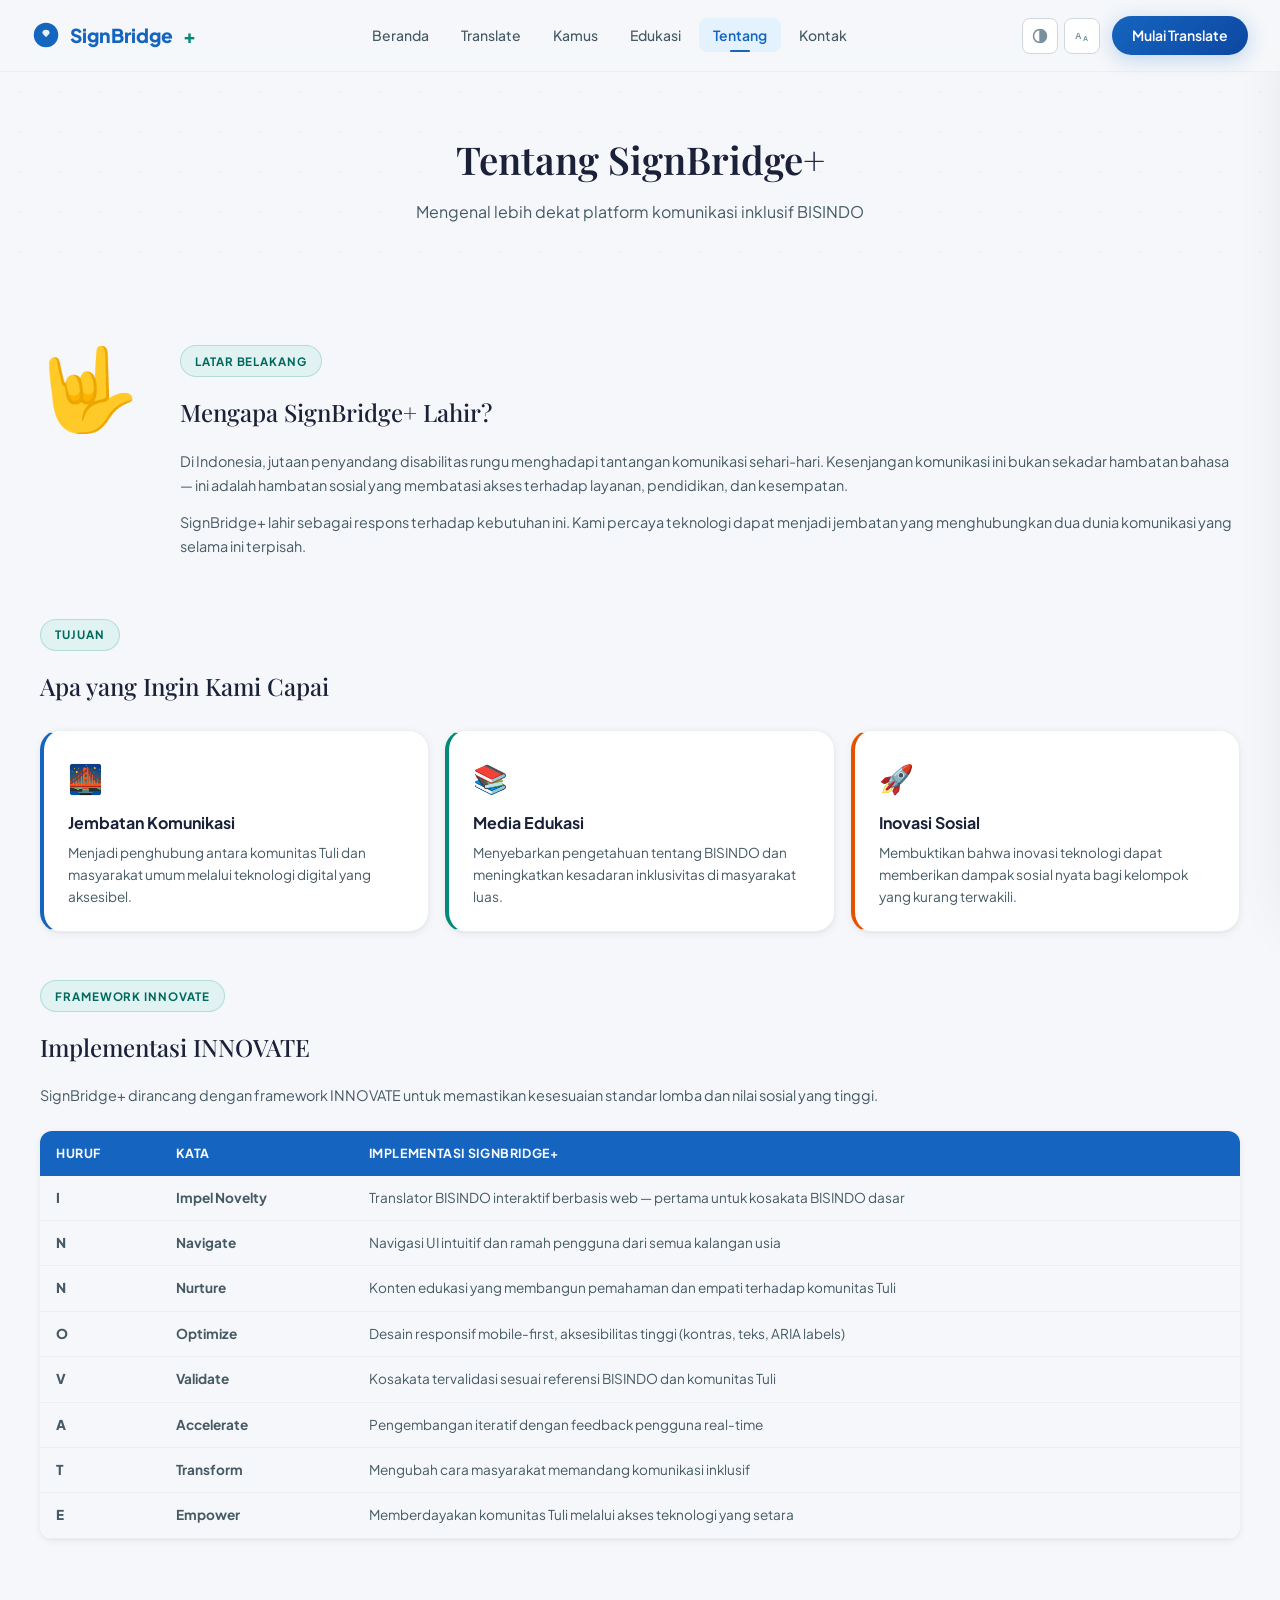
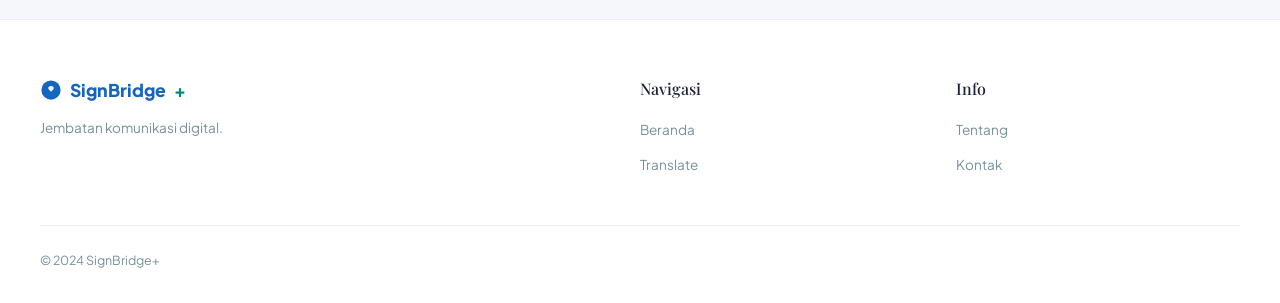
==== commit d4acc2c4: "init" ====
--- a/about.html
+++ b/about.html
@@ -5,7 +5,7 @@
     <meta name="viewport" content="width=device-width, initial-scale=1.0" />
     <title>Tentang — SignBridge+</title>
     <link rel="stylesheet" href="css/style.css" />
-    <link rel="stylesheet" href="css/home.css" />
+    <link rel="stylesheet" href="css/Home.css" />
     <link rel="stylesheet" href="css/pages.css" />
     <link
       rel="icon"
--- a/css/Home.css
+++ b/css/Home.css
@@ -0,0 +1,649 @@
+/* ============================================
+   SignBridge+ — Home Page Specific Styles
+   ============================================ */
+
+/* ── HERO ── */
+.hero {
+  min-height: calc(100vh - 72px);
+  display: flex;
+  align-items: center;
+  padding: 4rem 2rem;
+  position: relative;
+  overflow: hidden;
+  background: var(--bg);
+}
+
+.hero-bg {
+  position: absolute;
+  inset: 0;
+  pointer-events: none;
+  z-index: 0;
+}
+.hero-bg .wave-svg {
+  position: absolute;
+  inset: 0;
+  width: 100%;
+  height: 100%;
+}
+.hero-dots {
+  position: absolute;
+  inset: 0;
+  background-image: radial-gradient(
+    circle,
+    rgba(21, 101, 192, 0.06) 1.5px,
+    transparent 1.5px
+  );
+  background-size: 40px 40px;
+}
+
+.hero-container {
+  max-width: var(--container-max);
+  margin: 0 auto;
+  display: grid;
+  grid-template-columns: 1fr 1fr;
+  gap: 4rem;
+  align-items: center;
+  position: relative;
+  z-index: 1;
+  width: 100%;
+}
+
+.hero-badge {
+  display: inline-flex;
+  align-items: center;
+  gap: 0.5rem;
+  background: var(--surface);
+  color: var(--text-secondary);
+  border: 1px solid var(--border);
+  padding: 0.4rem 1rem;
+  border-radius: var(--radius-full);
+  font-size: 0.8rem;
+  font-weight: 600;
+  margin-bottom: 1.5rem;
+  box-shadow: var(--shadow-xs);
+}
+.badge-dot {
+  width: 8px;
+  height: 8px;
+  background: var(--accent);
+  border-radius: 50%;
+  animation: pulseDot 2s ease-in-out infinite;
+}
+
+.hero-title {
+  font-family: var(--font-display);
+  font-size: clamp(2.4rem, 4.5vw, 3.75rem);
+  line-height: 1.1;
+  color: var(--text);
+  margin-bottom: 1.25rem;
+  font-weight: 600;
+}
+.hero-italic {
+  font-style: italic;
+  background: linear-gradient(135deg, var(--primary), var(--accent));
+  -webkit-background-clip: text;
+  -webkit-text-fill-color: transparent;
+  background-clip: text;
+}
+
+.hero-subtitle {
+  font-size: 1.05rem;
+  color: var(--text-secondary);
+  line-height: 1.75;
+  max-width: 480px;
+  margin-bottom: 1rem;
+}
+
+.hero-impact-quote {
+  font-size: 0.9rem;
+  color: var(--text-muted);
+  line-height: 1.7;
+  max-width: 480px;
+  margin-bottom: 2rem;
+  border-left: 3px solid var(--accent);
+  padding-left: 1rem;
+}
+.hero-impact-quote strong {
+  color: var(--text);
+}
+
+.hero-actions {
+  display: flex;
+  gap: 0.875rem;
+  flex-wrap: wrap;
+  margin-bottom: 2.5rem;
+}
+
+.hero-stats {
+  display: flex;
+  align-items: center;
+  gap: 2rem;
+}
+.stat-divider {
+  width: 1px;
+  height: 32px;
+  background: var(--border);
+}
+.stat-num {
+  font-size: 1.75rem;
+  font-weight: 800;
+  color: var(--primary);
+  line-height: 1;
+  font-family: var(--font-body);
+}
+.stat-label {
+  font-size: 0.7rem;
+  color: var(--text-muted);
+  font-weight: 600;
+  margin-top: 0.25rem;
+  text-transform: uppercase;
+  letter-spacing: 0.06em;
+}
+
+/* ── HERO DEMO CARD ── */
+.hero-visual {
+  display: flex;
+  justify-content: center;
+  align-items: center;
+  position: relative;
+}
+
+.hero-card-demo {
+  background: var(--surface);
+  border-radius: var(--radius-xl);
+  padding: 1.5rem;
+  box-shadow: var(--shadow-lg);
+  border: 1px solid var(--border-light);
+  width: 100%;
+  max-width: 400px;
+  animation: floatCard 4s ease-in-out infinite;
+}
+
+.demo-topbar {
+  display: flex;
+  align-items: center;
+  gap: 0.5rem;
+  margin-bottom: 1rem;
+  padding-bottom: 0.875rem;
+  border-bottom: 1px solid var(--border-light);
+}
+.demo-dots {
+  display: flex;
+  gap: 5px;
+}
+.ddot {
+  width: 9px;
+  height: 9px;
+  border-radius: 50%;
+}
+.ddot.red {
+  background: #ef5350;
+}
+.ddot.yellow {
+  background: #ffa726;
+}
+.ddot.green {
+  background: #66bb6a;
+}
+.demo-title-bar {
+  font-size: 0.72rem;
+  color: var(--text-muted);
+  font-weight: 500;
+  flex: 1;
+}
+.demo-badge-small {
+  display: inline-flex;
+  align-items: center;
+  gap: 0.25rem;
+  background: var(--accent-light);
+  color: var(--accent-dark);
+  border: 1px solid rgba(0, 137, 123, 0.2);
+  padding: 0.2rem 0.5rem;
+  border-radius: var(--radius-full);
+  font-size: 0.65rem;
+  font-weight: 700;
+  white-space: nowrap;
+}
+
+.demo-input-area {
+  background: var(--bg);
+  border: 1px solid var(--border);
+  border-radius: var(--radius-sm);
+  padding: 0.625rem 0.875rem;
+  display: flex;
+  align-items: center;
+  justify-content: space-between;
+  margin-bottom: 0.75rem;
+  font-size: 0.875rem;
+  color: var(--text);
+}
+
+.demo-arrow-row {
+  text-align: center;
+  margin: 0.5rem 0;
+  color: var(--primary);
+}
+
+.demo-gesture-row {
+  display: grid;
+  grid-template-columns: repeat(3, 1fr);
+  gap: 0.5rem;
+}
+.demo-g-card {
+  border-radius: var(--radius);
+  overflow: hidden;
+  border: 2px solid transparent;
+  background: var(--surface);
+  box-shadow: var(--shadow-xs);
+  transition: all var(--duration) var(--ease);
+}
+.demo-g-card.active {
+  border-color: var(--primary);
+  box-shadow: 0 2px 12px rgba(21, 101, 192, 0.15);
+}
+.demo-g-photo {
+  height: 64px;
+  display: flex;
+  align-items: center;
+  justify-content: center;
+  font-size: 1.75rem;
+}
+.demo-g-label {
+  display: block;
+  text-align: center;
+  font-size: 0.7rem;
+  font-weight: 700;
+  color: var(--text);
+  padding: 0.35rem 0;
+  background: var(--surface);
+}
+
+/* ── FEATURES SECTION ── */
+.features-section {
+  padding: var(--section-y) 2rem;
+  background: var(--surface);
+}
+.features-grid {
+  display: grid;
+  grid-template-columns: repeat(2, 1fr);
+  gap: 1.25rem;
+}
+
+.feature-card {
+  padding: 1.75rem;
+  cursor: pointer;
+}
+.feature-card h3 {
+  font-size: 1.05rem;
+  font-weight: 700;
+  color: var(--text);
+  margin-bottom: 0.5rem;
+  font-family: var(--font-body);
+}
+.feature-card p {
+  font-size: 0.875rem;
+  color: var(--text-secondary);
+  line-height: 1.65;
+}
+.fc-link {
+  display: inline-flex;
+  align-items: center;
+  gap: 0.375rem;
+  margin-top: 1rem;
+  font-size: 0.78rem;
+  font-weight: 700;
+  color: var(--primary);
+  text-transform: uppercase;
+  letter-spacing: 0.05em;
+  transition: gap var(--duration);
+}
+.sb-card:hover .fc-link {
+  gap: 0.625rem;
+}
+.fc-link::after {
+  content: " →";
+}
+
+/* ── IMPACT / STORYTELLING SECTION ── */
+.impact-section {
+  padding: var(--section-y) 2rem;
+  background: var(--bg);
+}
+.impact-grid {
+  display: grid;
+  grid-template-columns: repeat(3, 1fr);
+  gap: 1.25rem;
+  margin-top: 2.5rem;
+}
+.impact-card {
+  text-align: center;
+  padding: 2rem 1.5rem;
+  border-radius: var(--radius-lg);
+  background: var(--surface);
+  border: 1px solid var(--border-light);
+  box-shadow: var(--shadow-xs);
+  transition: all var(--duration) var(--ease);
+}
+.impact-card:hover {
+  box-shadow: var(--shadow-md);
+  transform: translateY(-4px);
+}
+.impact-icon {
+  font-size: 2.5rem;
+  margin-bottom: 0.75rem;
+  display: block;
+}
+.impact-num {
+  font-size: 1.5rem;
+  font-weight: 800;
+  color: var(--primary);
+  margin-bottom: 0.25rem;
+  font-family: var(--font-body);
+}
+.impact-label {
+  font-size: 0.85rem;
+  color: var(--text-secondary);
+  line-height: 1.5;
+}
+
+/* ── VALUE PROP SECTION ── */
+.value-section {
+  padding: var(--section-y) 2rem;
+  background: var(--surface);
+}
+.value-grid {
+  display: grid;
+  grid-template-columns: repeat(3, 1fr);
+  gap: 1.25rem;
+  margin-top: 2.5rem;
+}
+.value-card {
+  padding: 1.75rem;
+  border-radius: var(--radius-lg);
+  background: var(--bg);
+  border: 1px solid var(--border-light);
+  text-align: center;
+  transition: all var(--duration) var(--ease);
+}
+.value-card:hover {
+  box-shadow: var(--shadow-md);
+  transform: translateY(-4px);
+}
+.value-icon {
+  font-size: 2rem;
+  margin-bottom: 0.75rem;
+  display: block;
+}
+.value-card h3 {
+  font-family: var(--font-body);
+  font-size: 1rem;
+  font-weight: 700;
+  color: var(--text);
+  margin-bottom: 0.5rem;
+}
+.value-card p {
+  font-size: 0.85rem;
+  color: var(--text-secondary);
+  line-height: 1.6;
+}
+
+/* ── CTA SECTION ── */
+.cta-section {
+  background: var(--gradient-hero);
+  padding: 5rem 2rem;
+  position: relative;
+  overflow: hidden;
+  text-align: center;
+}
+.cta-section::before {
+  content: "";
+  position: absolute;
+  inset: 0;
+  background-image: radial-gradient(
+    circle,
+    rgba(255, 255, 255, 0.08) 1px,
+    transparent 1px
+  );
+  background-size: 32px 32px;
+}
+.cta-inner {
+  max-width: 650px;
+  margin: 0 auto;
+  position: relative;
+  z-index: 1;
+}
+.cta-title {
+  font-family: var(--font-display);
+  font-size: clamp(1.75rem, 3.5vw, 2.75rem);
+  font-weight: 500;
+  margin-bottom: 1rem;
+  color: var(--text-inverse);
+}
+.cta-subtitle {
+  font-size: 1rem;
+  color: rgba(255, 255, 255, 0.8);
+  margin-bottom: 2rem;
+  line-height: 1.7;
+}
+.cta-actions {
+  display: flex;
+  gap: 0.875rem;
+  justify-content: center;
+  flex-wrap: wrap;
+}
+.btn-cta-primary {
+  display: inline-flex;
+  align-items: center;
+  gap: 0.5rem;
+  padding: 0.875rem 2rem;
+  border-radius: var(--radius-full);
+  font-size: 0.95rem;
+  font-weight: 600;
+  color: var(--primary);
+  background: var(--surface);
+  box-shadow: var(--shadow-lg);
+  transition: all var(--duration) var(--ease);
+}
+.btn-cta-primary:hover {
+  transform: translateY(-2px);
+  box-shadow: var(--shadow-xl);
+}
+.btn-cta-outline {
+  display: inline-flex;
+  align-items: center;
+  gap: 0.5rem;
+  padding: 0.875rem 2rem;
+  border-radius: var(--radius-full);
+  font-size: 0.95rem;
+  font-weight: 600;
+  color: var(--text-inverse);
+  border: 2px solid rgba(255, 255, 255, 0.3);
+  transition: all var(--duration) var(--ease);
+}
+.btn-cta-outline:hover {
+  background: rgba(255, 255, 255, 0.1);
+  border-color: rgba(255, 255, 255, 0.5);
+}
+
+/* ── ONBOARDING MODAL ── */
+.onboarding-overlay {
+  position: fixed;
+  inset: 0;
+  z-index: 99999;
+  background: rgba(0, 0, 0, 0.4);
+  backdrop-filter: blur(8px);
+  display: flex;
+  align-items: center;
+  justify-content: center;
+  padding: 1rem;
+  opacity: 0;
+  pointer-events: none;
+  transition: opacity var(--duration);
+}
+.onboarding-overlay.open {
+  opacity: 1;
+  pointer-events: all;
+}
+
+.onboarding-modal {
+  background: var(--surface);
+  border-radius: var(--radius-xl);
+  box-shadow: var(--shadow-xl);
+  border: 1px solid var(--border-light);
+  max-width: 440px;
+  width: 100%;
+  padding: 2.5rem 2rem;
+  position: relative;
+  transform: scale(0.92) translateY(16px);
+  transition: transform 0.4s var(--ease-spring);
+}
+.onboarding-overlay.open .onboarding-modal {
+  transform: scale(1) translateY(0);
+}
+.onboarding-close {
+  position: absolute;
+  top: 1rem;
+  right: 1rem;
+  width: 32px;
+  height: 32px;
+  border-radius: var(--radius-sm);
+  display: flex;
+  align-items: center;
+  justify-content: center;
+  color: var(--text-muted);
+  font-size: 1.1rem;
+  transition: all var(--duration);
+}
+.onboarding-close:hover {
+  background: var(--surface-dim);
+  color: var(--text);
+}
+.onboarding-dots {
+  display: flex;
+  justify-content: center;
+  gap: 0.5rem;
+  margin-bottom: 1.5rem;
+}
+.onboarding-dot {
+  width: 8px;
+  height: 8px;
+  border-radius: var(--radius-full);
+  background: var(--border);
+  transition: all var(--duration);
+  cursor: pointer;
+  border: none;
+  padding: 0;
+}
+.onboarding-dot.active {
+  width: 28px;
+  background: var(--primary);
+}
+.onboarding-content {
+  text-align: center;
+  min-height: 200px;
+  display: flex;
+  flex-direction: column;
+  align-items: center;
+  justify-content: center;
+}
+.onboarding-icon {
+  font-size: 4rem;
+  margin-bottom: 1.25rem;
+  display: block;
+  animation: fadeInUp 0.3s ease both;
+}
+.onboarding-title {
+  font-family: var(--font-display);
+  font-size: 1.25rem;
+  color: var(--text);
+  margin-bottom: 0.5rem;
+}
+.onboarding-desc {
+  font-size: 0.875rem;
+  color: var(--text-secondary);
+  line-height: 1.6;
+  max-width: 340px;
+}
+.onboarding-actions {
+  display: flex;
+  gap: 0.75rem;
+  margin-top: 2rem;
+  width: 100%;
+}
+.onboarding-actions .sb-btn-primary,
+.onboarding-actions .sb-btn-secondary {
+  flex: 1;
+  justify-content: center;
+  padding: 0.75rem 1rem;
+  font-size: 0.875rem;
+}
+
+/* ── RESPONSIVE ── */
+@media (max-width: 1024px) {
+  .hero-container {
+    grid-template-columns: 1fr;
+    gap: 2rem;
+  }
+  .hero-visual {
+    display: none;
+  }
+  .features-grid {
+    grid-template-columns: 1fr;
+  }
+}
+@media (max-width: 768px) {
+  .hero {
+    min-height: auto;
+    padding: 3rem 1rem;
+  }
+  .hero-stats {
+    gap: 1.25rem;
+  }
+  .stat-num {
+    font-size: 1.35rem;
+  }
+  .impact-grid,
+  .value-grid {
+    grid-template-columns: 1fr;
+  }
+}
+
+/* ── PAGE HERO (sub-pages) ── */
+.page-hero {
+  padding: 3.5rem 2rem 2.5rem;
+  text-align: center;
+  position: relative;
+  overflow: hidden;
+  background: var(--bg);
+}
+.page-hero .hero-bg {
+  position: absolute;
+  inset: 0;
+  pointer-events: none;
+}
+.page-hero .hero-dots {
+  position: absolute;
+  inset: 0;
+  background-image: radial-gradient(
+    circle,
+    rgba(21, 101, 192, 0.05) 1.5px,
+    transparent 1.5px
+  );
+  background-size: 40px 40px;
+}
+.page-hero h1 {
+  font-family: var(--font-display);
+  font-size: clamp(1.75rem, 3vw, 2.5rem);
+  color: var(--text);
+  margin-bottom: 0.5rem;
+  font-weight: 600;
+  position: relative;
+}
+.page-hero p {
+  font-size: 1rem;
+  color: var(--text-secondary);
+  max-width: 500px;
+  margin: 0 auto;
+  line-height: 1.6;
+  position: relative;
+}
